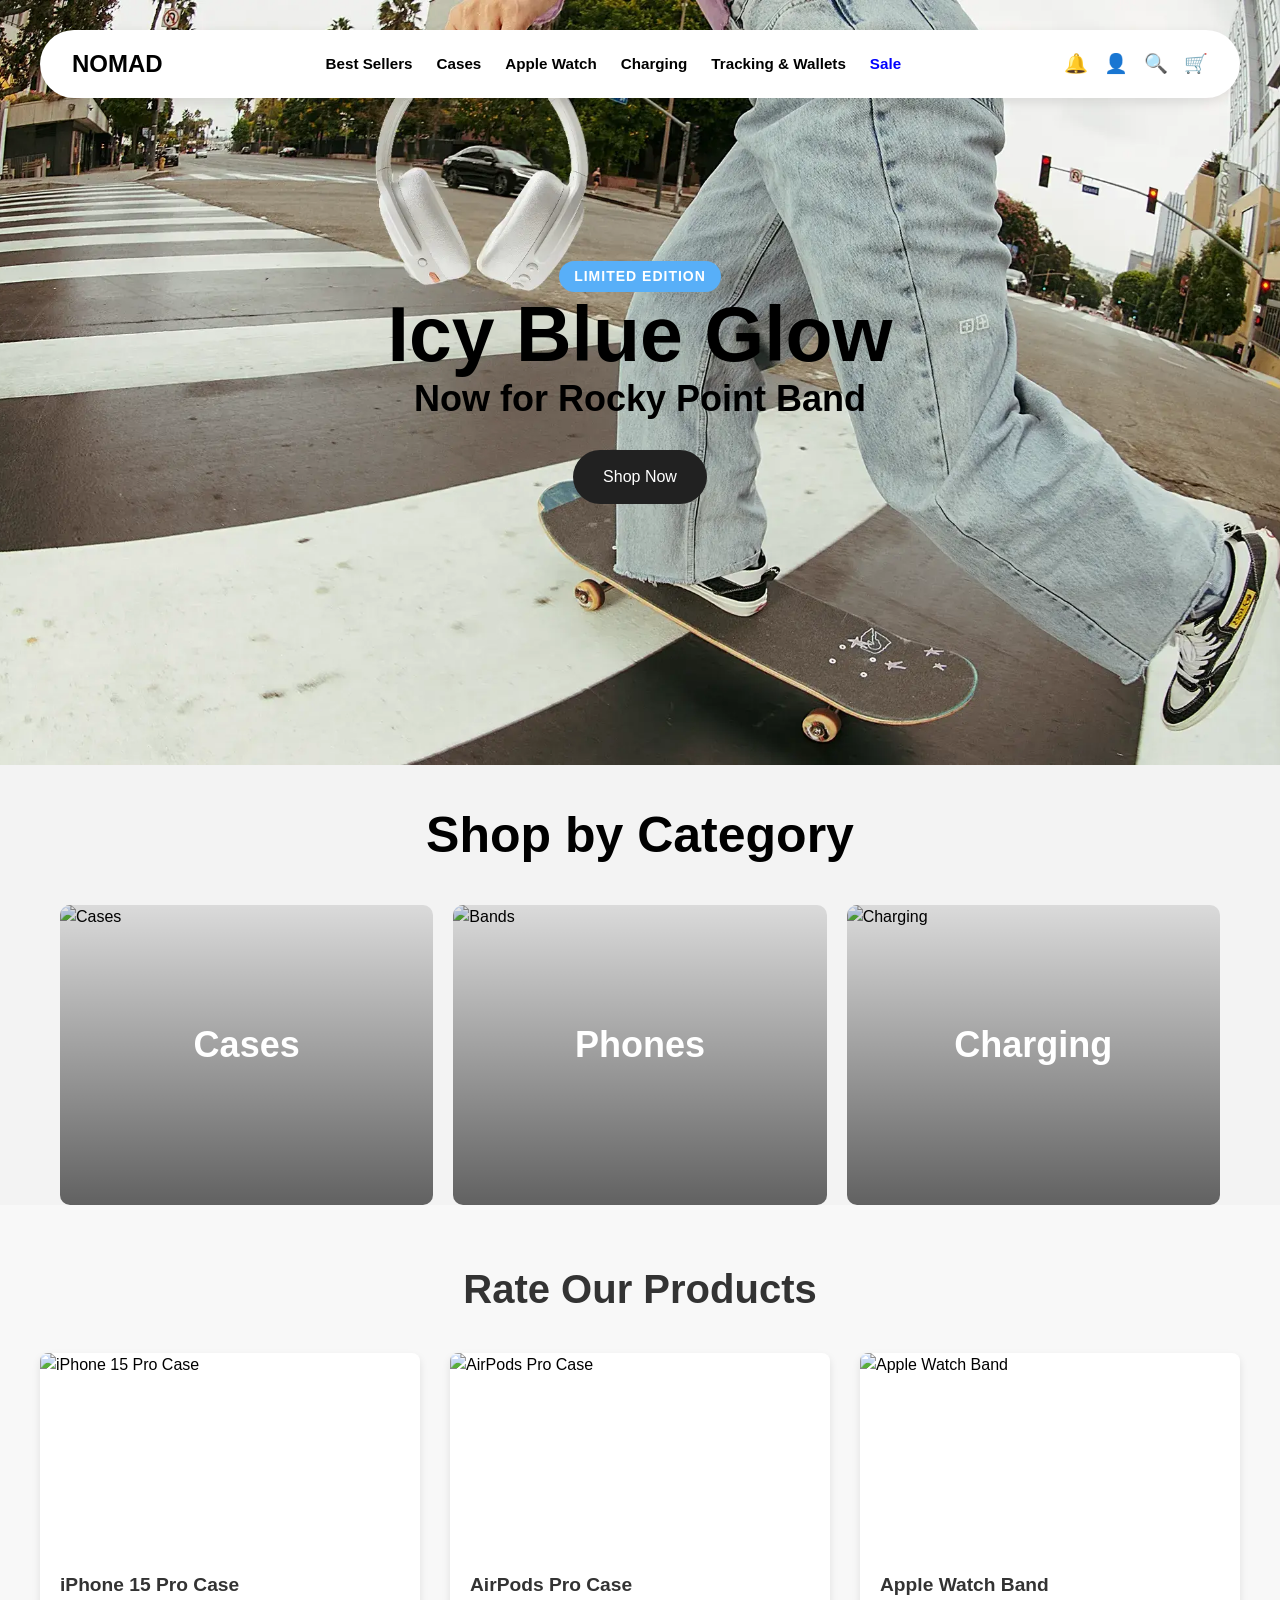
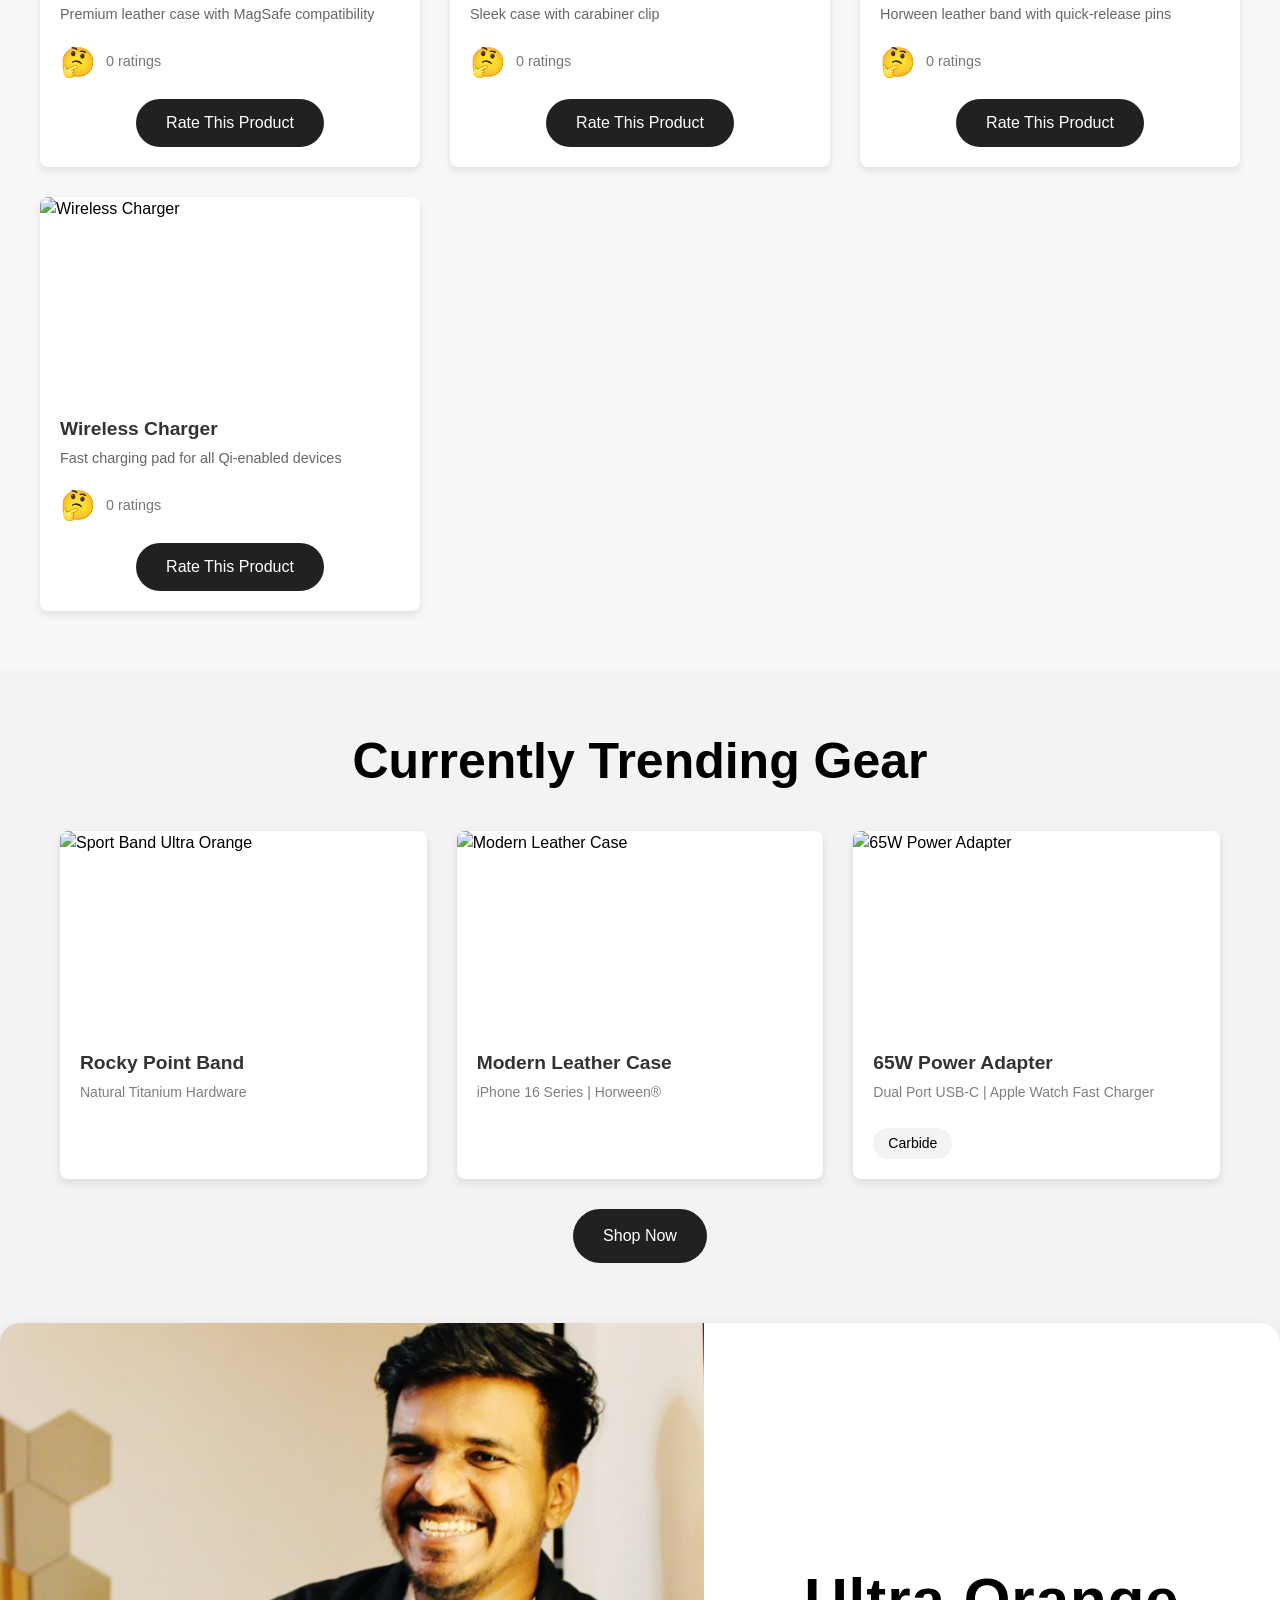
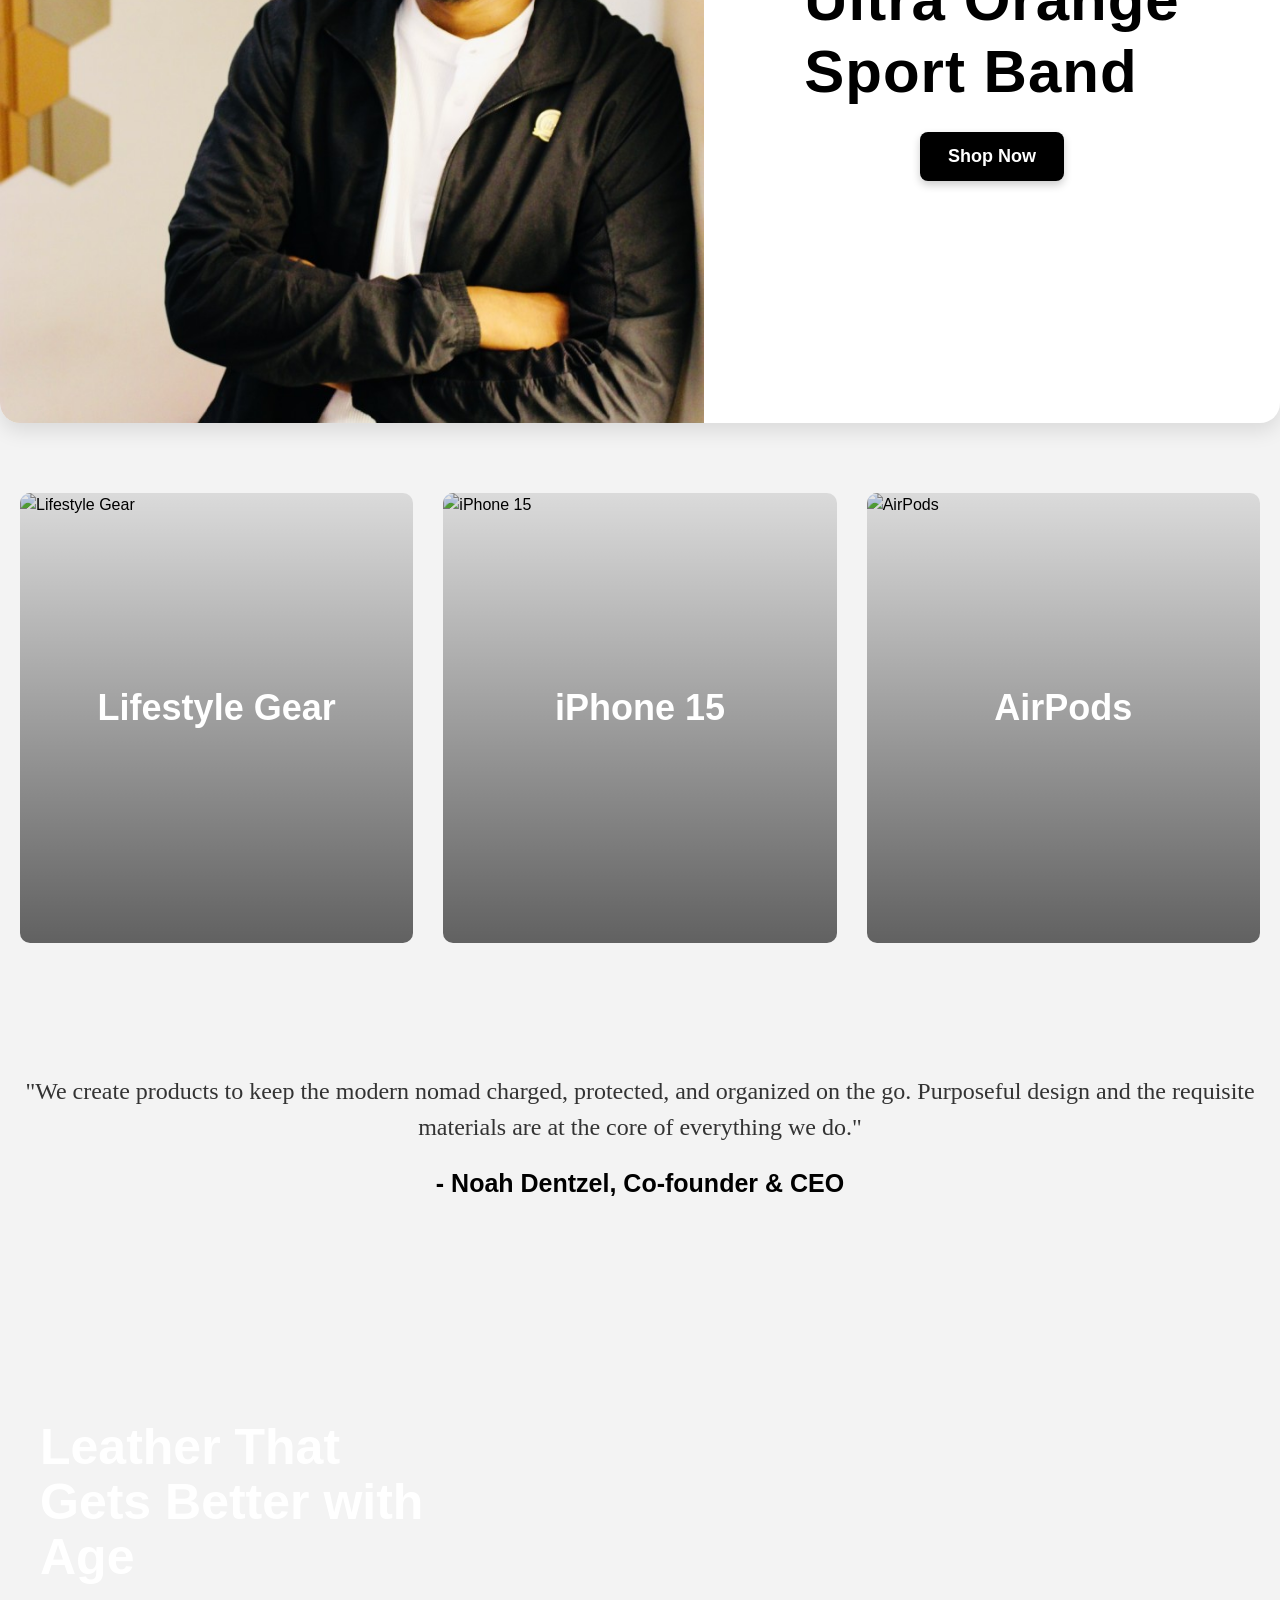
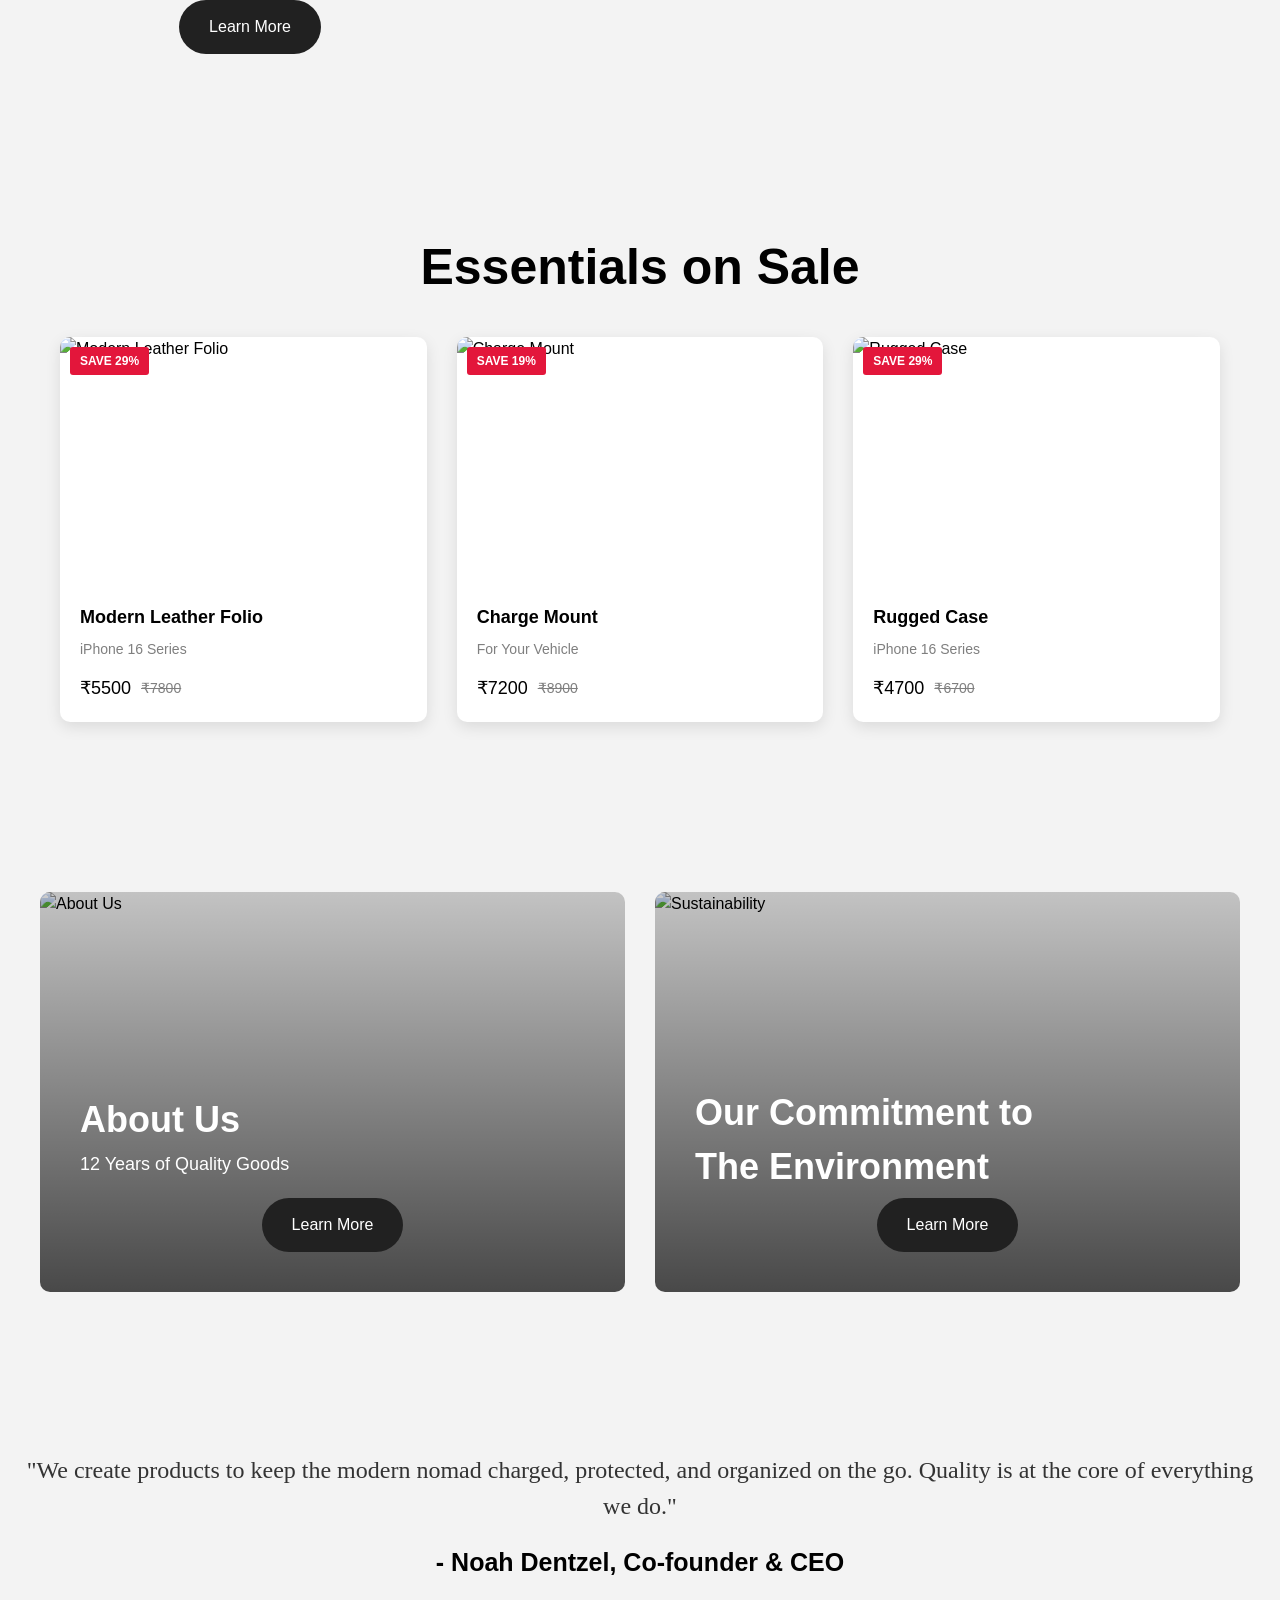
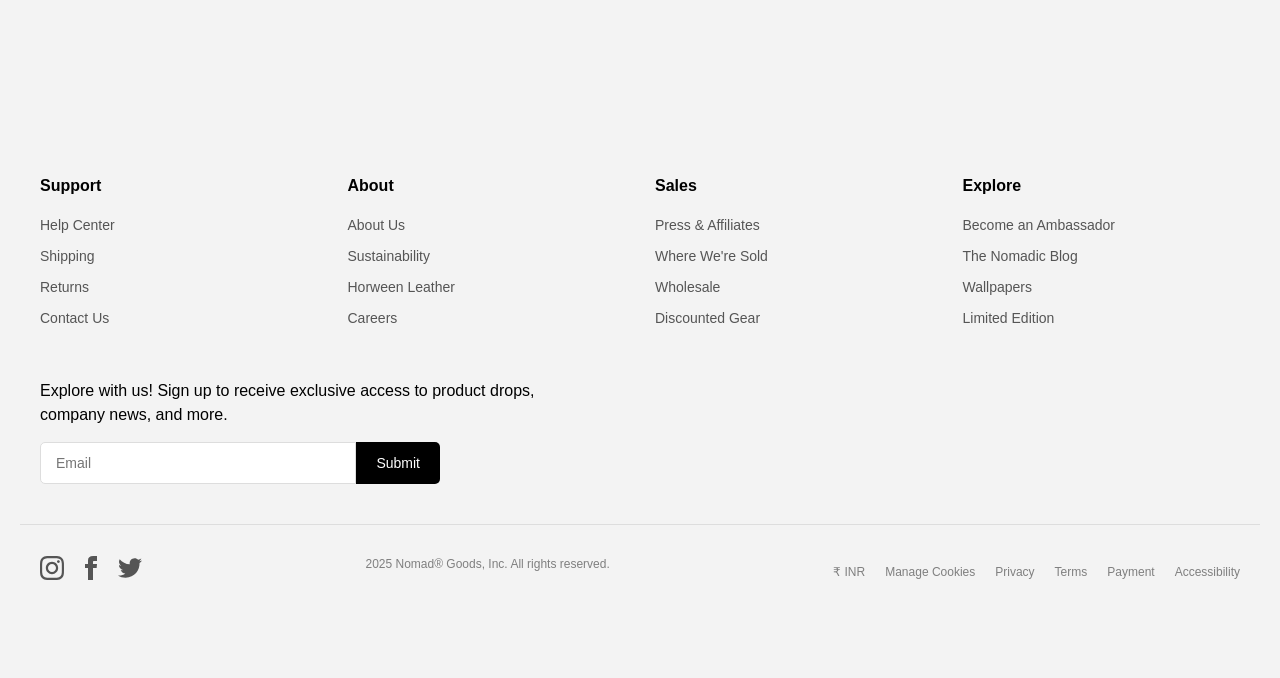
==== index.html @ 79d897ca "empty" ====
<!DOCTYPE html>
<html lang="en">
<head>
    <meta charset="UTF-8">
    <meta name="viewport" content="width=device-width, initial-scale=1.0">
    <title>Cases & Accessories Official | NOMAD® Store</title>
    <link rel="stylesheet" href="style.css">
    <!-- Google Fonts placeholder - would need to be replaced with actual font imports -->
    <link href="https://fonts.googleapis.com/css2?family=Roboto:wght@300;400;500;700&display=swap" rel="stylesheet">
</head>
<body>
    <!-- Cookie Banner - Hidden as per requirements -->
    <div class="cookie-banner" style="display: none;">
        <p>This website uses cookies to ensure you get the best experience.</p>
        <button>Learn more</button>
        <button>Preferences</button>
        <button>Accept</button>
    </div>

    <!-- Header and Navigation -->
    <header>
        <nav>
          <div class="nav-left">NOMAD</div>
          <div class="nav-center">
            <a href="#">Best Sellers</a>
            <a href="#">Cases</a>
            <a href="#">Apple Watch</a>
            <a href="#">Charging</a>
            <a href="#">Tracking & Wallets</a>
            <a href="#" class="sale">Sale</a>
          </div>
          <div class="nav-right">
            <span>🔔</span>
            <span>👤</span>
            <span>🔍</span>
            <span>🛒</span>
          </div>
        </nav>
      </header>

    <!-- Hero Section -->
    <section class="hero">
        <div class="hero-content">
            <span class="hero-badge">LIMITED EDITION</span>
            <h1 class="hero-title">Icy Blue Glow</h1>
            <h2 class="hero-subtitle">Now for Rocky Point Band</h2>
            <a href="#" class="btn">Shop Now</a>
        </div>
    </section>

    <!-- Category Section -->
    <section class="section categories">
        <div class="container">
            <h2 class="section-title">Shop by Category</h2>
            <div class="category-grid">
                <a href="#" class="category-card">
                    <img src="https://imgs.search.brave.com/ov9PBjnkIsq-RH9JcQtdy2VLMEGFYQFSuDiYuJ6FUnQ/rs:fit:860:0:0:0/g:ce/aHR0cHM6Ly9tZWRp/YS5pc3RvY2twaG90/by5jb20vaWQvOTAz/MzA1NTg2L3Bob3Rv/L3doaXRlLW1vYmls/ZS1jb3Zlci1vbi1w/aW5rLWJhY2tkcm9w/cy1ibGFuay1waG9u/ZS1jYXNlLWZvci1w/cmludGluZy5qcGc_/cz02MTJ4NjEyJnc9/MCZrPTIwJmM9RWZV/VTg1QnNUdGFoSFZN/NGlGRnIwWVM5NUJV/NEdBVk5vQnpYS20x/Q3BlZz0" alt="Cases" class="category-image">
                    <div class="category-overlay">
                        <h3 class="category-title">Cases</h3>
                    </div>
                </a>
                <a href="#" class="category-card">
                    <img src="https://imgs.search.brave.com/XZHaR6v-2QXM6tCwYVRjfrXuFacjxCX6YtvmQqL4DUo/rs:fit:860:0:0:0/g:ce/aHR0cHM6Ly9tZWRp/YS5pc3RvY2twaG90/by5jb20vaWQvMTE3/NzUyODgyMy9waG90/by9hcHBsZS1jb21w/dXRlcnMtaXBob25l/LTExLTExLXByby1h/bmQtcHJvLW1heC1n/b2VzLW9uLXNhbGUu/anBnP3M9NjEyeDYx/MiZ3PTAmaz0yMCZj/PUs4SmU3MkF6ZlJM/OXYwUFlQVXBYWFY0/ekxMRTAwRFNnN1Rv/c0djVVZocU09" alt="Bands" class="category-image">
                    <div class="category-overlay">
                        <h3 class="category-title">Phones</h3>
                    </div>
                </a>
                <a href="#" class="category-card">
                    <img src="https://imgs.search.brave.com/avSCWxOXQQ5kaO_e51ip2TQClF7EVmpTKdk7Hxklh1s/rs:fit:860:0:0:0/g:ce/aHR0cHM6Ly90My5m/dGNkbi5uZXQvanBn/LzA1LzA3Lzc5LzAy/LzM2MF9GXzUwNzc5/MDIwMV9yaFdqbHp2/ZlFCbVRUc3hoRllY/UktRd0VqcTNLZURL/ay5qcGc" alt="Charging" class="category-image">
                    <div class="category-overlay">
                        <h3 class="category-title">Charging</h3>
                    </div>
                </a>
            </div>
        </div>
    </section>

    <!-- Trending Products Section -->

    <section class="emoji-rating-section">
        <h2>Rate Our Products</h2>
        <div class="products-container" id="productsContainer">
            <div class="emoji-modal" id="emojiModal">
                <div class="emoji-modal-content">
                    <span class="close-modal">&times;</span>
                    <h3>How did this product make you feel?</h3>
                    <div class="emoji-picker" id="emojiPicker">
                    </div>
                    <p class="selected-mood" id="selectedMoodText"></p>
                    <button class="btn" id="submitRating" disabled>Submit Rating</button>
                </div>
            </div>
        </div>
    </section>


    <section class="section trending">
        <div class="container">
            <h2 class="section-title">Currently Trending Gear</h2>
            <div class="product-grid">
                <div class="product-card">
                    <img src="https://imgs.search.brave.com/u4UcgEK3oP2I5Zrhn868fa2a-zlunEukEEXpn8zy8vE/rs:fit:860:0:0:0/g:ce/aHR0cHM6Ly9wcmV2/aWV3LnJlZGQuaXQv/bm9tYWQtcm9ja3kt/cG9pbnQtYmFuZC12/MC1oaDAzam5jeWRl/bmQxLmpwZz93aWR0/aD02NDAmY3JvcD1z/bWFydCZhdXRvPXdl/YnAmcz0zODU1N2Qx/M2JjMjYwNmJjZWRh/ZTgyNzZmMDQ2YjA0/OGY3MGEzZDI3" alt="Sport Band Ultra Orange" class="product-image">
                    <div class="product-info">
                        <h3 class="product-title">Rocky Point Band</h3>
                        <p class="product-subtitle">Natural Titanium Hardware</p>
                    </div>
                </div>
                <div class="product-card">
                    <img src="https://imgs.search.brave.com/1yht_GChNjhyb67TJSeULATDoxIot8SuHwGxVLw_ixo/rs:fit:860:0:0:0/g:ce/aHR0cHM6Ly9wcmV2/aWV3LnJlZGQuaXQv/ZXhwZXJpZW5jZS13/aXRoLW5vbWFkLW1v/ZGVybi1sZWF0aGVy/LWNhc2UtaXBob25l/LTE1cHJvLW1heC12/MC1pNjF3ejFjNWRv/cmMxLmpwZWc_d2lk/dGg9NjQwJmNyb3A9/c21hcnQmYXV0bz13/ZWJwJnM9Nzg2ZDZj/ZDcxYjUwMzEzMzJh/ZDFlMjMxODg4ZjVl/NGNhMzA4MjY3OA" alt="Modern Leather Case" class="product-image">
                    <div class="product-info">
                        <h3 class="product-title">Modern Leather Case</h3>
                        <p class="product-subtitle">iPhone 16 Series | Horween®</p>
                    </div>
                </div>
                <div class="product-card">
                    <img src="https://imgs.search.brave.com/xh6SQeVKLO-WPMFidy3FwVAx2llJLfptP6XxAa2htPc/rs:fit:860:0:0:0/g:ce/aHR0cHM6Ly93d3cu/cGhpaG9uZy5jb20v/d3AtY29udGVudC91/cGxvYWRzL0FBMTBL/LTMwMHgyMjcucG5n" alt="65W Power Adapter" class="product-image">
                    <div class="product-info">
                        <h3 class="product-title">65W Power Adapter</h3>
                        <p class="product-subtitle">Dual Port USB-C | Apple Watch Fast Charger</p>
                        <div class="product-variant">Carbide</div>
                    </div>
                </div>
            </div>
            <div class="button-wrapper">
                <a href="#" class="btn">Shop Now</a>
            </div>  

        </div>
        


       
    <!-- Ultra Orange Banner -->
    <div class="feature-banner orange">
        <div class="image-section">
          <img src="./assets/swapnil-sir.jpeg" alt="Ultra Orange Sport Band" />

        </div>
        <div class="content-section">
          <h2>Ultra Orange<br />Sport Band</h2>
          <button>Shop Now</button>
        </div>
      </div>

    
    <!-- Category Links Section -->
    <section class="section category-links">
        <div class="links-grid">
            <a href="#" class="link-card">
                <img src="https://imgs.search.brave.com/lUN1aCtHErPuTuufkst-NGWX8HBQ_UDsV4Q9VrpKVto/rs:fit:860:0:0:0/g:ce/aHR0cHM6Ly9zaG90/a2l0LmNvbS93cC1j/b250ZW50L3VwbG9h/ZHMvMjAyMS8wMS9M/aWZlc3R5bGUtUGhv/dG9ncmFwaHktMS5q/cGc" alt="Lifestyle Gear" class="link-image">
                <div class="link-overlay">
                    <h3 class="link-title">Lifestyle Gear</h3>
                </div>
            </a>
            <a href="#" class="link-card">
                <img src="https://imgs.search.brave.com/uY6kiUBZbI9tJvyM-UAw8tYup8dvATRrxXQwpKt9oRQ/rs:fit:860:0:0:0/g:ce/aHR0cHM6Ly9pbWFn/ZXMubWFjcnVtb3Jz/LmNvbS90L25MekhK/ekkwdF9jcWRyS3pr/U1dCWlBtTGtCMD0v/NDAweDAvYXJ0aWNs/ZS1uZXcvMjAyMi8w/NS9pcGhvbmUtMTUt/c2l6ZXMuanBnP2xv/c3N5" alt="iPhone 15" class="link-image">
                <div class="link-overlay">
                    <h3 class="link-title">iPhone 15</h3>
                </div>
            </a>
            <a href="#" class="link-card">
                <img src="https://imgs.search.brave.com/0dBX-Zm-MQf_NgH7U_zcb8P4El60cUTgsPW7XaaZ8B0/rs:fit:860:0:0:0/g:ce/aHR0cHM6Ly9tZWRp/YS5pc3RvY2twaG90/by5jb20vaWQvMTI0/ODU0NDA0OS9waG90/by9haXJwb2RzLXB1/dC1vbi1hcHBsZS1t/YWNib29rLXByby5q/cGc_cz02MTJ4NjEy/Jnc9MCZrPTIwJmM9/ZjJibWxxMUVqaVlN/bWtqS0N1Y1VTdnF6/MlA4V1N1MDlDSF9N/X2xaV0pjOD0" alt="AirPods" class="link-image">
                <div class="link-overlay">
                    <h3 class="link-title">AirPods</h3>
                </div>
            </a>
        </div>
    </section>

 <!-- Quote Section -->
<section class="quote">
    <div class="container">
      <p class="quote-text">
        "We create products to keep the modern nomad charged, protected, and organized on the go. Purposeful design and the requisite materials are at the core of everything we do."
      </p>
      <p class="quote-author">
        - Noah Dentzel, Co-founder & CEO
      </p>
    </div>
  </section>
  

    <!-- Leather Banner -->
    <section class="feature-banner leather">
        <div class="feature-content">
            <h2 class="feature-title">Leather That Gets Better with Age</h2>
            <a href="#" class="btn">Learn More</a>
        </div>
    </section>

    <!-- Sale Products Section -->
    <section class="section sale-section">
        <div class="container">
            <h2 class="section-title">Essentials on Sale</h2>
            <div class="sale-grid">
                <div class="sale-card">
                    <span class="sale-tag">SAVE 29%</span>
                    <img src="https://imgs.search.brave.com/b4u9F2ZvnCsLWrv9EXyAfcT6ySQe_WWsx98iwJWwL4U/rs:fit:860:0:0:0/g:ce/aHR0cHM6Ly9pLnJl/ZGQuaXQvaTYxd3ox/YzVkb3JjMS5qcGVn" alt="Modern Leather Folio" class="sale-image">
                    <div class="sale-info">
                        <h3 class="sale-title">Modern Leather Folio</h3>
                        <p class="sale-subtitle">iPhone 16 Series</p>
                        <div class="sale-price">
                            <span class="sale-current">₹5500</span>
                            <span class="sale-original">₹7800</span>
                        </div>
                    </div>
                </div>
                <div class="sale-card">
                    <span class="sale-tag">SAVE 19%</span>
                    <img src="https://imgs.search.brave.com/Fzrz2VI0PIUPhoJplbsYmF0GxJY0ODfPINhQLfVopdo/rs:fit:860:0:0:0/g:ce/aHR0cHM6Ly93d3cu/bW9iYXJtb3IuY29t/L2Nkbi9zaG9wL2Zp/bGVzL21hZy1mbGV4/LXdjLWtpdC0wMy1X/RUIuanBnP3Y9MTcz/NzQwMjQxNyZ3aWR0/aD0yMDAw" alt="Charge Mount" class="sale-image">
                    <div class="sale-info">
                        <h3 class="sale-title">Charge Mount</h3>
                        <p class="sale-subtitle">For Your Vehicle</p>
                        <div class="sale-price">
                            <span class="sale-current">₹7200</span>
                            <span class="sale-original">₹8900</span>
                        </div>
                    </div>
                </div>
                <div class="sale-card">
                    <span class="sale-tag">SAVE 29%</span>
                    <img src="https://imgs.search.brave.com/iOL5EOLcVc5CX-e5Rc-_imcHONfTldt_rri61izbXWE/rs:fit:860:0:0:0/g:ce/aHR0cHM6Ly9jZG4u/c2hvcGlmeS5jb20v/cy9maWxlcy8xLzAw/NzMvMTI4Ni83Mzg3/L3QvNi9hc3NldHMv/aXBob25lMTQtNjdw/cm8xbWFpbi0xNjYx/Nzg5NTAzMDUwLnBu/Zz92PTE2NjE3ODk1/MDY" alt="Rugged Case" class="sale-image">
                    <div class="sale-info">
                        <h3 class="sale-title">Rugged Case</h3>
                        <p class="sale-subtitle">iPhone 16 Series</p>
                        <div class="sale-price">
                            <span class="sale-current">₹4700</span>
                            <span class="sale-original">₹6700</span>
                        </div>
                    </div>
                </div>
            </div>           
        </div>
    </section>

     <!-- About Section -->
     <section class="section about-section">
        <div class="about-grid">
            <div class="about-card">
                <img src="https://cdn.shopify.com/s/files/1/0239/0512/1472/files/about-us.jpg" alt="About Us" class="about-image">
                <div class="about-overlay">
                    <h2 class="about-title">About Us</h2>
                    <p class="about-subtitle">12 Years of Quality Goods</p>
                    <a href="#" class="btn">Learn More</a>
                </div>
            </div>
            <div class="about-card">
                <img src="https://cdn.shopify.com/s/files/1/0239/0512/1472/files/sustainability.jpg" alt="Sustainability" class="about-image">
                <div class="about-overlay">
                    <h2 class="about-title">Our Commitment to</h2>
                    <h2 class="about-title">The Environment</h2>
                    <a href="#" class="btn">Learn More</a>
                </div>
            </div>
        </div>
    </section>

    <!-- Quote Section -->
    <section class="quote">
        <div class="container">
            <p class="quote-text">"We create products to keep the modern nomad charged, protected, and organized on the go. Quality is at the core of everything we do."</p>
            <p class="quote-author">- Noah Dentzel, Co-founder & CEO</p>
        </div>
    </section>

    <!-- Footer -->
    <footer class="footer">
        <div class="footer-grid">
            <div class="footer-column">
                <h3>Support</h3>
                <a href="#" class="footer-link">Help Center</a>
                <a href="#" class="footer-link">Shipping</a>
                <a href="#" class="footer-link">Returns</a>
                <a href="#" class="footer-link">Contact Us</a>
            </div>
            <div class="footer-column">
                <h3>About</h3>
                <a href="#" class="footer-link">About Us</a>
                <a href="#" class="footer-link">Sustainability</a>
                <a href="#" class="footer-link">Horween Leather</a>
                <a href="#" class="footer-link">Careers</a>
            </div>
            <div class="footer-column">
                <h3>Sales</h3>
                <a href="#" class="footer-link">Press & Affiliates</a>
                <a href="#" class="footer-link">Where We're Sold</a>
                <a href="#" class="footer-link">Wholesale</a>
                <a href="#" class="footer-link">Discounted Gear</a>
            </div>
            <div class="footer-column">
                <h3>Explore</h3>
                <a href="#" class="footer-link">Become an Ambassador</a>
                <a href="#" class="footer-link">The Nomadic Blog</a>
                <a href="#" class="footer-link">Wallpapers</a>
                <a href="#" class="footer-link">Limited Edition</a>
            </div>
        </div>

        <div class="newsletter">
            <p>Explore with us! Sign up to receive exclusive access to product drops, company news, and more.</p>
            <form class="newsletter-form">
                <input type="email" placeholder="Email" class="newsletter-input">
                <button type="submit" class="newsletter-button">Submit</button>
            </form>
        </div>

        <div class="footer-bottom">
            <div class="footer-social">
                <a href="#" title="Nomad on Instagram">
                    <svg class="social-icon" viewBox="0 0 24 24">
                        <path d="M12 2.163c3.204 0 3.584.012 4.85.07 3.252.148 4.771 1.691 4.919 4.919.058 1.265.069 1.645.069 4.849 0 3.205-.012 3.584-.069 4.849-.149 3.225-1.664 4.771-4.919 4.919-1.266.058-1.644.07-4.85.07-3.204 0-3.584-.012-4.849-.07-3.26-.149-4.771-1.699-4.919-4.92-.058-1.265-.07-1.644-.07-4.849 0-3.204.013-3.583.07-4.849.149-3.227 1.664-4.771 4.919-4.919 1.266-.057 1.645-.069 4.849-.069zm0-2.163c-3.259 0-3.667.014-4.947.072-4.358.2-6.78 2.618-6.98 6.98-.059 1.281-.073 1.689-.073 4.948 0 3.259.014 3.668.072 4.948.2 4.358 2.618 6.78 6.98 6.98 1.281.058 1.689.072 4.948.072 3.259 0 3.668-.014 4.948-.072 4.354-.2 6.782-2.618 6.979-6.98.059-1.28.073-1.689.073-4.948 0-3.259-.014-3.667-.072-4.947-.196-4.354-2.617-6.78-6.979-6.98-1.281-.059-1.69-.073-4.949-.073zm0 5.838c-3.403 0-6.162 2.759-6.162 6.162s2.759 6.163 6.162 6.163 6.162-2.759 6.162-6.163c0-3.403-2.759-6.162-6.162-6.162zm0 10.162c-2.209 0-4-1.79-4-4 0-2.209 1.791-4 4-4s4 1.791 4 4c0 2.21-1.791 4-4 4zm6.406-11.845c-.796 0-1.441.645-1.441 1.44s.645 1.44 1.441 1.44c.795 0 1.439-.645 1.439-1.44s-.644-1.44-1.439-1.44z"/>
                    </svg>
                </a>
                <a href="#" title="Nomad on Facebook">
                    <svg class="social-icon" viewBox="0 0 24 24">
                        <path d="M9 8h-3v4h3v12h5v-12h3.642l.358-4h-4v-1.667c0-.955.192-1.333 1.115-1.333h2.885v-5h-3.808c-3.596 0-5.192 1.583-5.192 4.615v3.385z"/>
                    </svg>
                </a>
                <a href="#" title="Nomad on Twitter">
                    <svg class="social-icon" viewBox="0 0 24 24">
                        <path d="M24 4.557c-.883.392-1.832.656-2.828.775 1.017-.609 1.798-1.574 2.165-2.724-.951.564-2.005.974-3.127 1.195-.897-.957-2.178-1.555-3.594-1.555-3.179 0-5.515 2.966-4.797 6.045-4.091-.205-7.719-2.165-10.148-5.144-1.29 2.213-.669 5.108 1.523 6.574-.806-.026-1.566-.247-2.229-.616-.054 2.281 1.581 4.415 3.949 4.89-.693.188-1.452.232-2.224.084.626 1.956 2.444 3.379 4.6 3.419-2.07 1.623-4.678 2.348-7.29 2.04 2.179 1.397 4.768 2.212 7.548 2.212 9.142 0 14.307-7.721 13.995-14.646.962-.695 1.797-1.562 2.457-2.549z"/>
                    </svg>
                </a>
            </div>
            <p class="copyright">2025 Nomad® Goods, Inc. All rights reserved.</p>
            <div class="footer-links">
                <button class="footer-bottom-link">₹ INR</button>
                <button class="footer-bottom-link">Manage Cookies</button>
                <a href="#" class="footer-bottom-link">Privacy</a>
                <a href="#" class="footer-bottom-link">Terms</a>
                <a href="#" class="footer-bottom-link">Payment</a>
                <a href="#" class="footer-bottom-link">Accessibility</a>
            </div>
        </div>
    </footer>

   
   

    <script src="script.js"></script>
</body>
</html>
---- style.css ----
/* Nomad Goods Homepage Clone - Styles */

/* Reset and Base Styles */
* {
    margin: 0;
    padding: 0;
    box-sizing: border-box;
  }
  
  @font-face {
    font-family: 'Gotham-Bold';
    src: url('https://cdn.shopify.com/s/files/1/0239/0512/1472/files/Gotham-Bold.woff2') format('woff2');
    font-weight: 700;
    font-style: normal;
    font-display: swap;
  }
  
  @font-face {
    font-family: 'Gotham-Book';
    src: url('https://cdn.shopify.com/s/files/1/0239/0512/1472/files/Gotham-Book.woff2') format('woff2');
    font-weight: 400;
    font-style: normal;
    font-display: swap;
  }
  
  body {
    font-family: "Gotham-Book", "Helvetica Neue", Arial, sans-serif;
    color: rgb(0, 0, 0);
    background-color: rgb(243, 243, 243);
    line-height: 1.5;
    overflow-x: hidden;
  }
  
  a {
    text-decoration: none;
    color: inherit;
  }
  
  img {
    max-width: 100%;
    height: auto;
    display: block;
  }
  
  button {
    cursor: pointer;
    border: none;
    background: none;
    font-family: inherit;
  }
  
  ul, li {
    list-style: none;
  }
  
  /* Typography */
  h1, h2, h3, h4, h5, h6 {
    font-family: "Gotham-Bold", sans-serif;
    font-weight: 700;
  }
  
  h1 {
    font-size: 77px;
    line-height: 1.1;
  }
  
  h2 {
    font-size: 36px;
    margin-bottom: 30px;
    line-height: 1.2;
  }
  
  h3 {
    font-size: 24px;
    margin-bottom: 20px;
    line-height: 1.2;
  }
  
  p {
    margin-bottom: 15px;
  }
  
  /* Layout */
  .container {
    width: 100%;
    max-width: 1240px;
    margin: 0 auto;
    padding: 0 20px;
  }
  
  .section {
    padding: 60px 0;
  }
  
  /* Header and Navigation */
  header {
    position: absolute;
    top: 30px;
    left: 0;
    width: 100%;
    z-index: 10;
  }
  
  nav {
    max-width: 1200px;
    margin: 0 auto;
    padding: 1rem 2rem;
    background: white;
    border-radius: 999px;
    box-shadow: 0 4px 12px rgba(0, 0, 0, 0.1);
    display: flex;
    align-items: center;
    justify-content: space-between;
    flex-wrap: wrap;
    
  }
  
  .nav-left {
    font-weight: bold;
    font-size: 1.5rem;
  }
  
  .nav-center {
    display: flex;
    gap: 1.5rem;
    flex-wrap: wrap;
    justify-content: center;
  }
  
  .nav-center a {
    text-decoration: none;
    color: #000;
    font-weight: 600;
    font-size: 0.95rem;
  }
  
  .nav-center a.sale {
    color: blue;
  }
  
  .nav-right {
    display: flex;
    gap: 1rem;
    font-size: 1.2rem;
  }
  
  .badge {
    position: absolute;
    top: 5px;
    right: 5px;
    background-color: rgb(227, 22, 59);
    color: white;
    font-size: 10px;
    width: 16px;
    height: 16px;
    border-radius: 50%;
    display: flex; /* only this is needed */
    align-items: center;
    justify-content: center;
  }  
  
  .badge.blue {
    background-color: rgb(0, 72, 255);
  }
  
  .badge.green {
    background-color: rgb(85, 94, 69);
  }
  
  .badge.orange {
    background-color: rgb(238, 173, 12);
  }
  
  /* Hero Section */
  .hero {
    position: relative;
    height: 85vh;
    min-height: 550px;
    background-size: cover;
    background-position: center;
    display: flex;
    align-items: center;
    justify-content: center;
    text-align: center;
    color: rgb(0, 0, 0);
    background-image: url('/assets/hero.webp');
    margin-bottom: 40px;
  }
  
  .hero-content {
    max-width: 800px;
    padding: 0 20px;
  }
  
  .hero-badge {
    display: inline-block;
    background-color: rgb(88, 175, 248);
    color: rgb(255, 255, 255);
    padding: 5px 15px;
    border-radius: 20px;
    font-size: 14px;
    font-weight: 600;
    text-transform: uppercase;
    letter-spacing: 1px;
  }
  
  .hero-title {
    font-size: 77px;
    line-height: 1.1;
  }
  
  .hero-subtitle {
    font-size: 36px;
    line-height: 1.2;
  }
  
  .btn {
    display: inline-block;
    padding: 15px 30px;
    background-color: rgb(33, 33, 33);
    color: rgb(255, 255, 255);
    font-family: "Gotham-Bold", sans-serif;
    font-size: 16px;
    border-radius: 30px;
    transition: background-color 0.3s;
    margin: 0 auto;
    display: block;
    width: fit-content;
  }
  
  .rate-btn {
    margin-top: auto;
  }
  
  .btn:hover {
    background-color: rgb(50, 50, 50);
  }
  
  /* Category Section */
  .categories {
    padding:0px 0;
    background-color: rgb(243, 243, 243);
  }
  
  .section-title {
    text-align: center;
    font-size: 50px;
    margin-bottom: 40px;
    font-family: "Gotham-Bold", sans-serif;
  }
  
  .category-grid {
    display: grid;
    grid-template-columns: repeat(3, 1fr);
    gap: 20px;
    max-width: 1240px;
    margin: 0 auto;
    padding: 0 20px;
  }
  
  .category-card {
    position: relative;
    border-radius: 10px;
    overflow: hidden;
    height: 300px;
  }
  
  .category-image {
    width: 100%;
    height: 100%;
    object-fit: cover;
  }
  
  .category-overlay {
    position: absolute;
    top: 0;
    left: 0;
    width: 100%;
    height: 100%;
    background: linear-gradient(to bottom, rgba(0,0,0,0.1), rgba(0,0,0,0.6));
    display: flex;
    align-items: center;
    justify-content: center;
  }
  
  .category-title {
    color: rgb(255, 255, 255);
    font-size: 36px;
    font-family: "Gotham-Bold", sans-serif;
  }
  
  /* Trending Products Section */
  .trending {
    padding: 60px 0;
    background-color: rgb(243, 243, 243);
  }
  
  .product-grid {
    display: grid;
    grid-template-columns: repeat(3, 1fr);
    gap: 30px;
    max-width: 1240px;
    margin: 0 auto;
    padding: 0 20px;
  }
  
  .product-card {
    background-color: rgb(255, 255, 255);
    border-radius: 10px;
    overflow: hidden;
    box-shadow: 0 5px 15px rgba(0, 0, 0, 0.1);
  }
  
  .product-image {
    width: 100%;
    height: 250px;
    object-fit: cover;
  }
  
  .product-info {
    padding: 20px;
  }
  
  .product-title {
    font-size: 18px;
    margin-bottom: 10px;
    font-family: "Gotham-Bold", sans-serif;
  }
  
  .product-subtitle {
    font-size: 14px;
    color: rgb(127, 127, 127);
    margin-bottom: 15px;
  }
  
  .product-variant {
    display: inline-block;
    background-color: rgb(243, 243, 243);
    padding: 5px 15px;
    border-radius: 20px;
    font-size: 14px;
    margin-top: 10px;
  }
  
  .product-price {
    display: flex;
    align-items: center;
    gap: 10px;
  }
  
  .price-current {
    font-family: "Gotham-Bold", sans-serif;
    font-size: 18px;
  }
  
  .price-original {
    color: rgb(127, 127, 127);
    text-decoration: line-through;
    font-size: 14px;
  }
  
  .sale-badge {
    position: absolute;
    top: 10px;
    left: 10px;
    background-color: rgb(227, 22, 59);
    color: rgb(255, 255, 255);
    padding: 5px 10px;
    font-size: 12px;
    font-weight: 600;
    border-radius: 3px;
    z-index: 1;
  }

  .button-wrapper {
    text-align: center;
    margin-top: 30px;
  }

   /* Ultra Orange Banner  */
   .feature-banner.orange {
    display: flex;
    max-width: 1600px;
    margin: 60px auto;
    border-radius: 20px;
    overflow: hidden;
    background-color: white; /* Red */
    box-shadow: 0 8px 20px rgba(0, 0, 0, 0.1);
    min-height: 700px; /* 🔺 Increased height */
  }
  
  .image-section {
    width: 55%;
    height: 100%; /* 🔺 Ensure image section fills container height */
  }
  
  .image-section img {
    width: 100%;
    height: 100%;
    object-fit: cover; /* Makes the image nicely fill the area */
  }
  
  .content-section {
    width: 45%;
    display: flex;
    flex-direction: column;
    justify-content: center;
    align-items: center;
    text-align: left;
    padding: 50px;
    height: 100%; /* 🔺 Fill container height */
  }
  
  .content-section h2 {
    font-size: 60px;
    letter-spacing: 1px;
    font-weight: 800;
    margin-bottom: 24px;
  }
  
  .content-section button {
    background-color: #000;
    color: white;
    padding: 14px 28px;
    border: none;
    border-radius: 8px;
    font-weight: 600;
    font-size: 18px;
    cursor: pointer;
    box-shadow: 0 4px 8px rgba(0,0,0,0.2);
    transition: all 0.2s ease;
  }
  
  .content-section button:hover {
    transform: scale(1.05);
  }
  

  /* Feature Banners */
  .feature-banner {
    position: relative;
    height: 400px;
    background-size: cover;
    background-position: center;
    display: flex;
    align-items: center;
    margin: 40px 0;
  }
  
  .feature-banner.orange {
    background-image: url('https://cdn.shopify.com/s/files/1/0239/0512/1472/files/ultra-orange-banner.jpg?v=1');
  }
  
  .feature-banner.leather {
    background-image: url('https://cdn.shopify.com/s/files/1/0239/0512/1472/files/leather-banner.jpg?v=1');
  }
  
  .feature-content {
    max-width: 500px;
    padding: 0 40px;
  }
  
  .feature-title {
    font-size: 50px;
    margin-bottom: 15px;
    color: rgb(255, 255, 255);
    font-family: "Gotham-Bold", sans-serif;
    line-height: 1.1;
  }
  
  .feature-subtitle {
    font-size: 33px;
    margin-bottom: 25px;
    color: rgb(255, 255, 255);
    font-family: "Gotham-Bold", sans-serif;
    line-height: 1.2;
  }
  
  /* Category Links Section */
  .category-links {
    padding: 10px 0;
    
  }
  .links-grid {
    display: grid;
    grid-template-columns: repeat(3, 1fr); 
    gap: 30px; 
    max-width: 1640px;
    margin: 0 auto;
    padding: 0 20px;
  }
  
  
  .link-card {
    position: relative;
    border-radius: 10px;
    overflow: hidden;
    height: 450px;
  }
  
  .link-image {
    width: 100%;
    height: 100%;
    object-fit: cover;
  }
  
  .link-overlay {
    position: absolute;
    top: 0;
    left: 0;
    width: 100%;
    height: 100%;
    background: linear-gradient(to bottom, rgba(0,0,0,0.1), rgba(0,0,0,0.6));
    display: flex;
    align-items: center;
    justify-content: center;
  }
  
  .link-title {
    color: rgb(255, 255, 255);
    font-size: 36px;
    font-family: "Gotham-Bold", sans-serif;
  }
  
  /* Quote Section */
  .quote {
    padding: 80px 0;
    text-align: center;
    background-color: rgb(243, 243, 243);
    margin: 40px 0;
  }

  .quote .container {
    max-width: 1400px; /* Wider layout for 2-line appearance */
    margin: 0 auto;
    padding: 0 20px;
  }

  .quote-text {
    font-size: 1.5rem; /* ~28px */
    line-height: 1.5;
    font-family: "Georgia", serif;
    color: #333;
    margin-bottom: 20px;
  }

  .quote-author {
    font-size: 25px;
    font-weight: bold;
    font-family: "Arial", sans-serif;
    color: #000;
  }

  
  /* About Section */
  .about-section {
    padding: 40px 0;
  }
  
  .about-grid {
    display: grid;
    grid-template-columns: repeat(2, 1fr);
    gap: 30px;
    max-width: 1240px;
    margin: 0 auto;
    padding: 0 20px;
  }
  
  .about-card {
    position: relative;
    border-radius: 10px;
    overflow: hidden;
    height: 400px;
  }
  
  .about-image {
    width: 100%;
    height: 100%;
    object-fit: cover;
  }
  
  .about-overlay {
    position: absolute;
    top: 0;
    left: 0;
    width: 100%;
    height: 100%;
    background: linear-gradient(to bottom, rgba(0,0,0,0.2), rgba(0,0,0,0.7));
    display: flex;
    flex-direction: column;
    align-items: flex-start;
    justify-content: flex-end;
    padding: 40px;
  }
  
  .about-title {
    color: rgb(255, 255, 255);
    font-size: 36px;
    margin-bottom: 10px;
    font-family: "Gotham-Bold", sans-serif;
    line-height: 1.2;
  }
  
  .about-subtitle {
    color: rgb(255, 255, 255);
    font-size: 18px;
    margin-bottom: 20px;
    font-family: "Gotham-Book", sans-serif;
  }
  
  /* Sale Products Section */
  .sale-section {
    padding: 60px 0;
    background-color: rgb(243, 243, 243);
    margin: 40px 0;
  }
  
  .sale-grid {
    display: grid;
    grid-template-columns: repeat(3, 1fr);
    gap: 30px;
    max-width: 1240px;
    margin: 0 auto 30px;
    padding: 0 20px;
  }
  
  .sale-card {
    background-color: rgb(255, 255, 255);
    border-radius: 10px;
    overflow: hidden;
    box-shadow: 0 5px 15px rgba(0, 0, 0, 0.1);
    position: relative;
  }
  
  .sale-image {
    width: 100%;
    height: 250px;
    object-fit: cover;
  }
  
  .sale-info {
    padding: 20px;
  }
  
  .sale-title {
    font-size: 18px;
    margin-bottom: 10px;
    font-family: "Gotham-Bold", sans-serif;
  }
  
  .sale-subtitle {
    font-size: 14px;
    color: rgb(127, 127, 127);
    margin-bottom: 15px;
  }
  
  .sale-price {
    display: flex;
    align-items: center;
    gap: 10px;
  }
  
  .sale-current {
    font-family: "Gotham-Bold", sans-serif;
    font-size: 18px;
  }
  
  .sale-original {
    color: rgb(127, 127, 127);
    text-decoration: line-through;
    font-size: 14px;
  }
  
  .sale-tag {
    position: absolute;
    top: 10px;
    left: 10px;
    background-color: rgb(227, 22, 59);
    color: rgb(255, 255, 255);
    padding: 5px 10px;
    font-size: 12px;
    font-weight: 600;
    border-radius: 3px;
    z-index: 1;
  }
  
  .text-center {
    text-align: center;
  }
  
  /* Footer */
  .footer {
    background-color: rgb(243, 243, 243);
    padding: 60px 0 30px;
    margin-top: 40px;
  }
  
  .footer-logo {
    height: 25px;
    margin-bottom: 30px;
  }
  
  .footer-grid {
    display: grid;
    grid-template-columns: repeat(4, 1fr);
    gap: 30px;
    margin-bottom: 40px;
    max-width: 1240px;
    margin: 0 auto 40px;
    padding: 0 20px;
  }
  
  .footer-column h3 {
    font-size: 16px;
    margin-bottom: 20px;
    color: rgb(0, 0, 0);
    font-family: "Gotham-Bold", sans-serif;
  }
  
  .footer-link {
    display: block;
    margin-bottom: 10px;
    font-size: 14px;
    color: rgb(85, 85, 85);
    transition: color 0.3s;
  }
  
  .footer-link:hover {
    color: rgb(0, 72, 255);
  }
  
  .newsletter {
    margin-bottom: 40px;
    max-width: 1240px;
    margin: 0 auto 40px;
    padding: 0 20px;
  }
  
  .newsletter p {
    font-size: 16px;
    margin-bottom: 15px;
    max-width: 500px;
  }
  
  .newsletter-form {
    display: flex;
    max-width: 400px;
  }
  
  .newsletter-input {
    flex-grow: 1;
    padding: 12px 15px;
    border: 1px solid rgb(221, 221, 221);
    border-radius: 5px 0 0 5px;
    font-family: inherit;
    font-size: 14px;
  }
  
  .newsletter-button {
    background-color: rgb(0, 0, 0);
    color: rgb(255, 255, 255);
    padding: 0 20px;
    border-radius: 0 5px 5px 0;
    font-family: "Gotham-Bold", sans-serif;
    font-size: 14px;
    height: 42px;
    display: flex;
    align-items: center;
    justify-content: center;
  }
  
  .footer-bottom {
    display: flex;
    justify-content: space-between;
    align-items: center;
    padding-top: 30px;
    border-top: 1px solid rgb(221, 221, 221);
    max-width: 1240px;
    margin: 0 auto;
    padding: 30px 20px 0;
  }
  
  .copyright {
    font-size: 12px;
    color: rgb(127, 127, 127);
  }
  
  .footer-social {
    display: flex;
    gap: 15px;
  }
  
  .social-icon {
    width: 24px;
    height: 24px;
    fill: rgb(85, 85, 85);
    transition: fill 0.3s;
  }
  
  .social-icon:hover {
    fill: rgb(0, 72, 255);
  }
  
  .footer-links {
    display: flex;
    gap: 20px;
  }
  
  .footer-bottom-link {
    font-size: 12px;
    color: rgb(127, 127, 127);
  }
  
  /* Cookie Banner */
  .cookie-banner {
    display: none; /* Hidden as per requirements */
  }
  
  /* Responsive Styles */
  @media (max-width: 900px) {
    .category-grid,
    .product-grid,
    .links-grid,
    .sale-grid {
      grid-template-columns: repeat(2, 1fr);
    }
    
    .about-grid {
      grid-template-columns: 1fr;
    }
    
    .footer-grid {
      grid-template-columns: repeat(2, 1fr);
    }
    
    .hero-title {
      font-size: 48px;
    }
    
    .hero-subtitle {
      font-size: 24px;
    }
    
    .feature-title {
      font-size: 36px;
    }
    
    .feature-subtitle {
      font-size: 24px;
    }
  }
  
  /* Emoji Rating Section */
  .emoji-rating-section {
    padding: 60px 20px;
    background-color: #f8f8f8;
  }
  
  .emoji-rating-section h2 {
    text-align: center;
    margin-bottom: 40px;
    font-family: 'Gotham-Bold', sans-serif;
    color: #333;
    font-size: 2.5rem;
  }
  
  .products-container {
    display: grid;
    grid-template-columns: repeat(auto-fill, minmax(280px, 1fr));
    gap: 30px;
    max-width: 1200px;
    margin: 0 auto;
  }
  
  .product-card {
    background: white;
    border-radius: 8px;
    overflow: hidden;
    box-shadow: 0 4px 8px rgba(0, 0, 0, 0.1);
    transition: transform 0.3s ease, box-shadow 0.3s ease;
  }
  
  .product-card:hover {
    transform: translateY(-5px);
    box-shadow: 0 6px 12px rgba(0, 0, 0, 0.15);
  }
  
  .product-image {
    width: 100%;
    height: 200px;
    object-fit: cover;
  }
  
  .product-info {
    padding: 20px;
  }
  
  .product-title {
    font-family: 'Gotham-Bold', sans-serif;
    font-size: 1.2rem;
    margin-bottom: 8px;
    color: #333;
  }
  
  .product-description {
    color: #666;
    font-size: 0.9rem;
    margin-bottom: 15px;
    line-height: 1.5;
  }
  
  .product-rating {
    display: flex;
    align-items: center;
    margin-bottom: 15px;
    flex-grow: 1;
  }
  
  .rate-btn {
    margin-top: auto;
    margin-left: auto;
    margin-right: auto;
    display: block;
  }
  
  .rating-emoji {
    font-size: 1.8rem;
    margin-right: 10px;
  }
  
  .rating-count {
    color: #777;
    font-size: 0.9rem;
  }
  
  /* Emoji Modal */
  .emoji-modal {
    display: none;
    position: fixed;
    top: 0;
    left: 0;
    width: 100%;
    height: 100%;
    background-color: rgba(0, 0, 0, 0.5);
    z-index: 1000;
    justify-content: center;
    align-items: center;
  }
  
  .emoji-modal-content {
    background: white;
    padding: 30px;
    border-radius: 10px;
    max-width: 500px;
    width: 90%;
    position: relative;
    text-align: center;
  }
  
  .close-modal {
    position: absolute;
    top: 15px;
    right: 20px;
    font-size: 1.8rem;
    cursor: pointer;
    color: #777;
  }
  
  .close-modal:hover {
    color: #333;
  }
  
  .emoji-picker {
    display: flex;
    justify-content: center;
    flex-wrap: wrap;
    gap: 15px;
    margin: 25px 0;
  }
  
  .emoji-option {
    font-size: 2.5rem;
    cursor: pointer;
    padding: 10px;
    border-radius: 50%;
    transition: all 0.2s ease;
    border: 2px solid transparent;
    background: none;
  }
  
  .emoji-option:hover {
    transform: scale(1.1);
    background-color: #f0f0f0;
  }
  
  .emoji-option.selected {
    border-color: #3498db;
    background-color: #e3f2fd;
  }
  
  .selected-mood {
    font-size: 1.1rem;
    color: #3498db;
    margin: 15px 0;
    min-height: 1.5em;
  }
  
  @media (max-width: 768px) {
    .nav-container {
      flex-direction: column;
      padding: 10px;
      border-radius: 20px;
    }
    
    .nav-menu {
      flex-wrap: wrap;
      justify-content: center;
      margin-top: 10px;
    }
    
    .nav-item {
      padding: 10px 15px;
      font-size: 12px;
    }
    
    .hero {
      height: 60vh;
    }
    
    .hero-title {
      font-size: 36px;
    }
    
    .hero-subtitle {
      font-size: 18px;
    }
    
    .section {
      padding: 40px 0;
    }
    
    .section-title {
      font-size: 28px;
    }
    
    .footer-bottom {
      flex-direction: column;
      gap: 20px;
      text-align: center;
    }
    
    .feature-content {
      text-align: center;
      padding: 0 20px;
      margin: 0 auto;
    }
    
    .about-overlay {
      align-items: center;
      text-align: center;
    }
  }
  
  @media (max-width: 600px) {
    .category-grid,
    .product-grid,
    .links-grid,
    .sale-grid {
      grid-template-columns: 1fr;
    }
    
    .footer-grid {
      grid-template-columns: 1fr;
    }
    
    .newsletter-form {
      flex-direction: column;
      gap: 10px;
    }
    
    .newsletter-input,
    .newsletter-button {
      width: 100%;
      border-radius: 5px;
    }
    
    .hero-title {
      font-size: 32px;
    }
    
    .feature-title {
      font-size: 28px;
    }
    
    .quote-text {
      font-size: 20px;
      padding: 0 20px;
    }
    
    .quote-text::before,
    .quote-text::after {
      font-size: 40px;
    }
  }
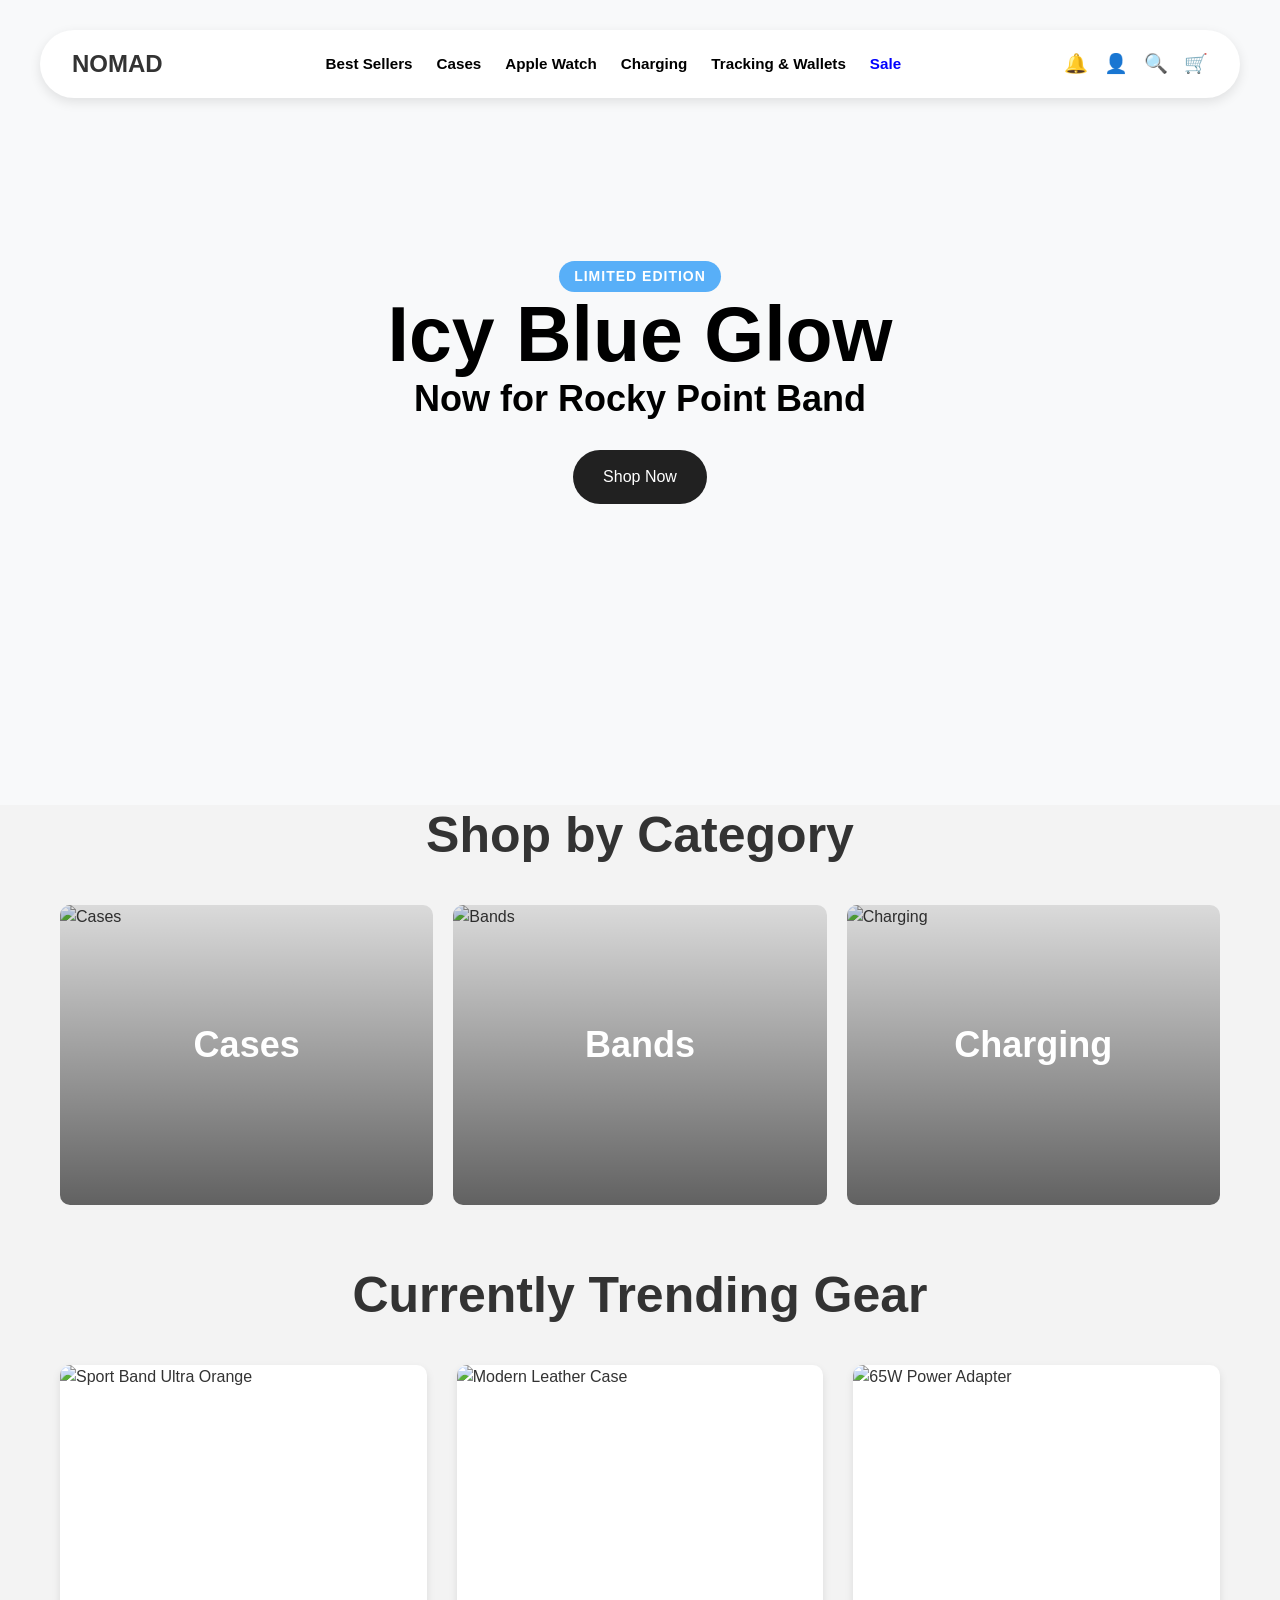
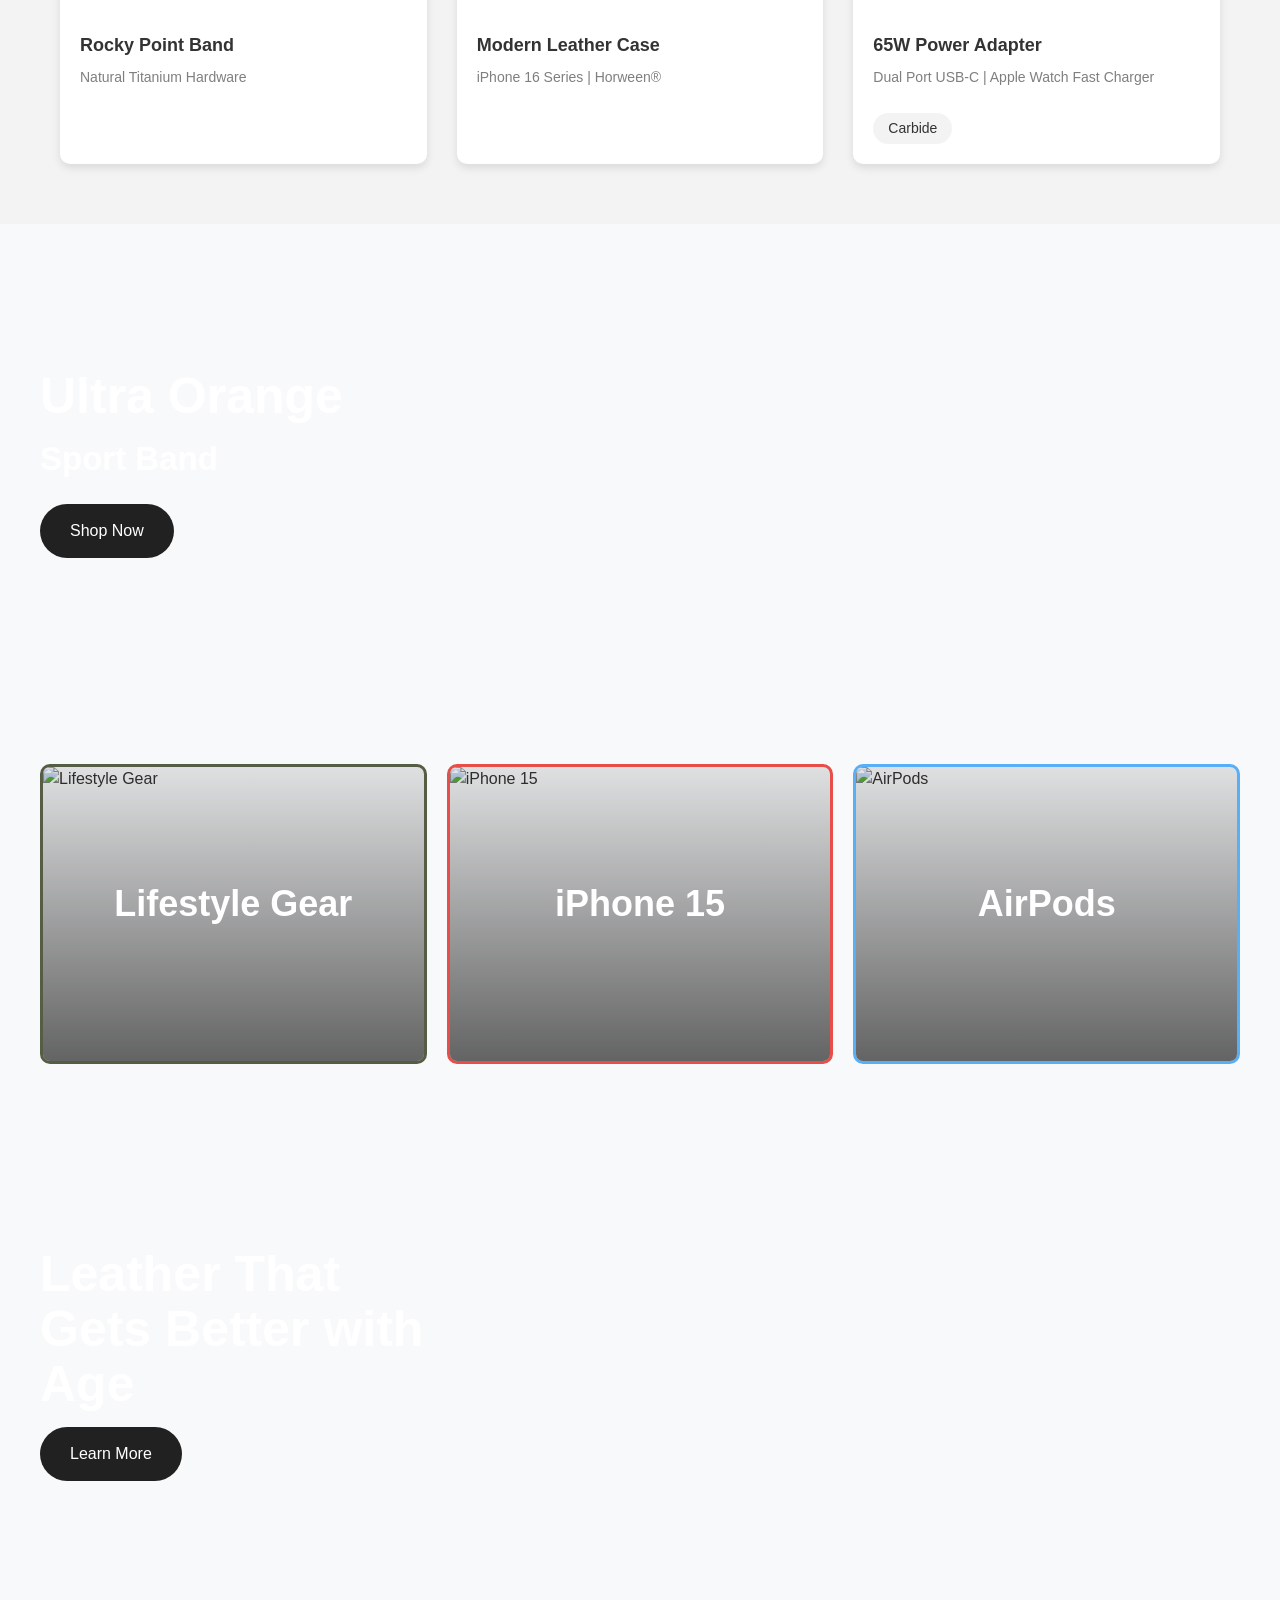
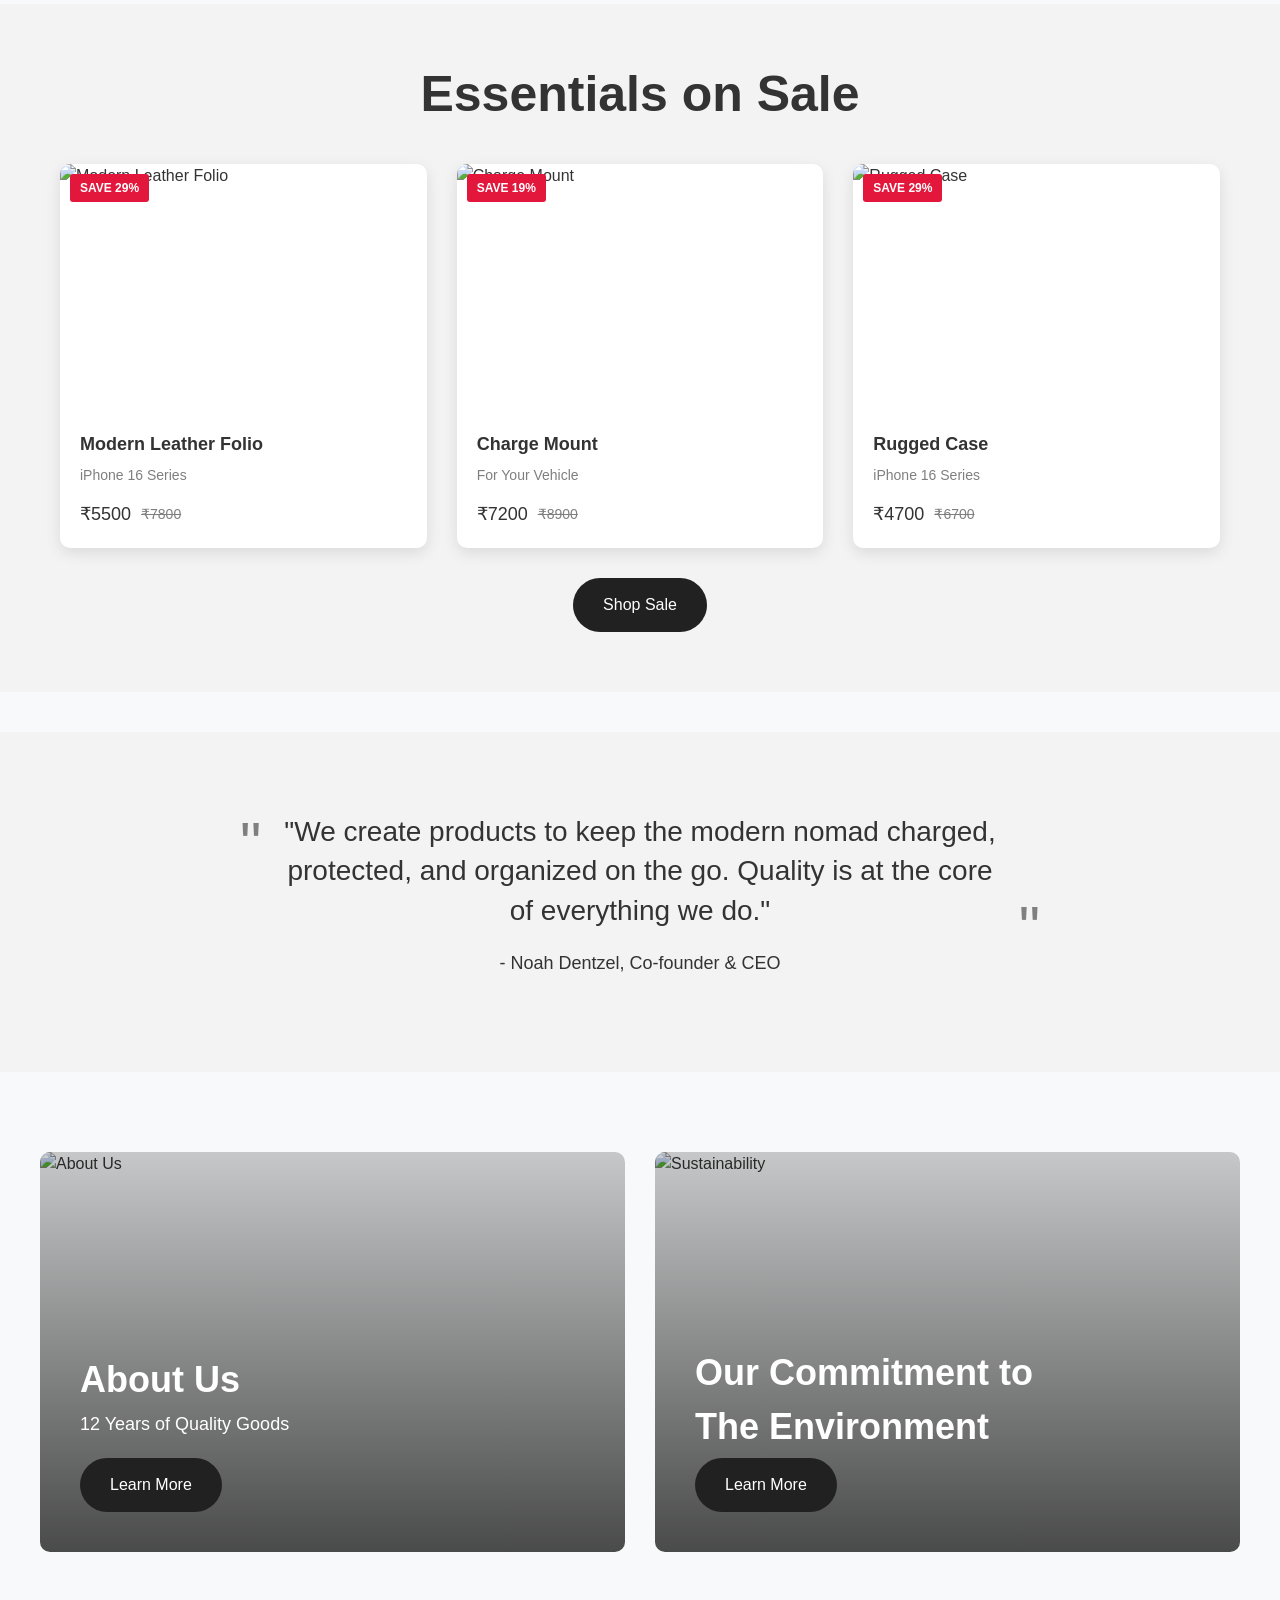
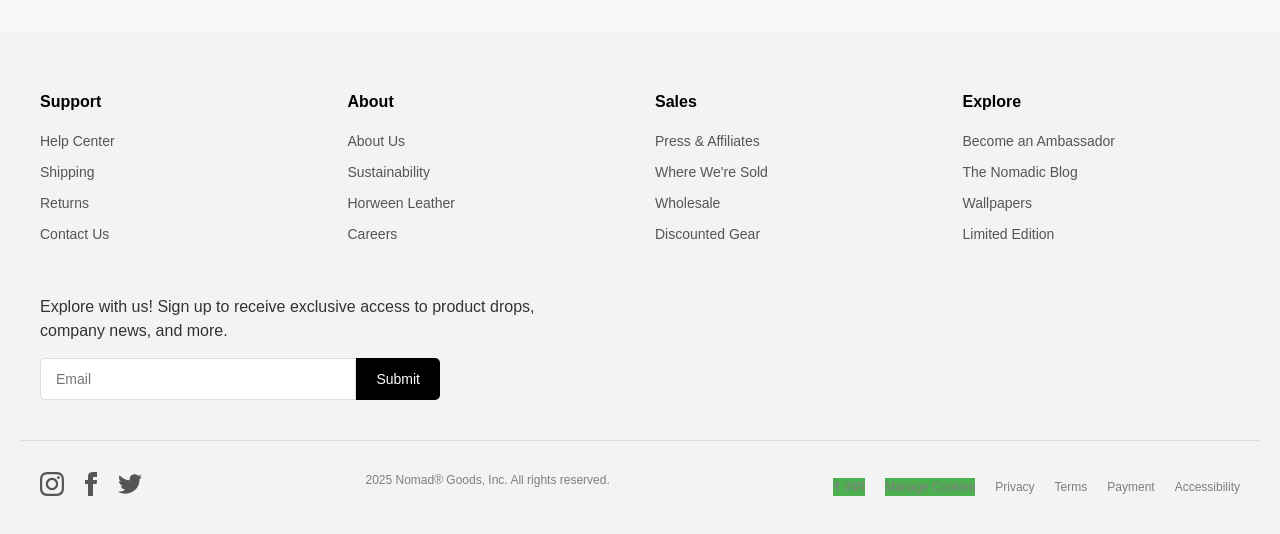
==== commit b88159d4: "fixed js from 18th to 34th tasks" ====
--- a/index.html
+++ b/index.html
@@ -7,6 +7,7 @@
     <link rel="stylesheet" href="style.css">
     <!-- Google Fonts placeholder - would need to be replaced with actual font imports -->
     <link href="https://fonts.googleapis.com/css2?family=Roboto:wght@300;400;500;700&display=swap" rel="stylesheet">
+    <script src="https://cdn.jsdelivr.net/npm/chart.js"></script>
 </head>
 <body>
     <!-- Cookie Banner - Hidden as per requirements -->
@@ -54,19 +55,19 @@
             <h2 class="section-title">Shop by Category</h2>
             <div class="category-grid">
                 <a href="#" class="category-card">
-                    <img src="https://imgs.search.brave.com/ov9PBjnkIsq-RH9JcQtdy2VLMEGFYQFSuDiYuJ6FUnQ/rs:fit:860:0:0:0/g:ce/aHR0cHM6Ly9tZWRp/YS5pc3RvY2twaG90/by5jb20vaWQvOTAz/MzA1NTg2L3Bob3Rv/L3doaXRlLW1vYmls/ZS1jb3Zlci1vbi1w/aW5rLWJhY2tkcm9w/cy1ibGFuay1waG9u/ZS1jYXNlLWZvci1w/cmludGluZy5qcGc_/cz02MTJ4NjEyJnc9/MCZrPTIwJmM9RWZV/VTg1QnNUdGFoSFZN/NGlGRnIwWVM5NUJV/NEdBVk5vQnpYS20x/Q3BlZz0" alt="Cases" class="category-image">
+                    <img src="https://cdn.shopify.com/s/files/1/0239/0512/1472/files/category-cases.jpg" alt="Cases" class="category-image">
                     <div class="category-overlay">
                         <h3 class="category-title">Cases</h3>
                     </div>
                 </a>
                 <a href="#" class="category-card">
-                    <img src="https://imgs.search.brave.com/XZHaR6v-2QXM6tCwYVRjfrXuFacjxCX6YtvmQqL4DUo/rs:fit:860:0:0:0/g:ce/aHR0cHM6Ly9tZWRp/YS5pc3RvY2twaG90/by5jb20vaWQvMTE3/NzUyODgyMy9waG90/by9hcHBsZS1jb21w/dXRlcnMtaXBob25l/LTExLTExLXByby1h/bmQtcHJvLW1heC1n/b2VzLW9uLXNhbGUu/anBnP3M9NjEyeDYx/MiZ3PTAmaz0yMCZj/PUs4SmU3MkF6ZlJM/OXYwUFlQVXBYWFY0/ekxMRTAwRFNnN1Rv/c0djVVZocU09" alt="Bands" class="category-image">
+                    <img src="https://cdn.shopify.com/s/files/1/0239/0512/1472/files/category-bands.jpg" alt="Bands" class="category-image">
                     <div class="category-overlay">
-                        <h3 class="category-title">Phones</h3>
+                        <h3 class="category-title">Bands</h3>
                     </div>
                 </a>
                 <a href="#" class="category-card">
-                    <img src="https://imgs.search.brave.com/avSCWxOXQQ5kaO_e51ip2TQClF7EVmpTKdk7Hxklh1s/rs:fit:860:0:0:0/g:ce/aHR0cHM6Ly90My5m/dGNkbi5uZXQvanBn/LzA1LzA3Lzc5LzAy/LzM2MF9GXzUwNzc5/MDIwMV9yaFdqbHp2/ZlFCbVRUc3hoRllY/UktRd0VqcTNLZURL/ay5qcGc" alt="Charging" class="category-image">
+                    <img src="https://cdn.shopify.com/s/files/1/0239/0512/1472/files/category-charging.jpg" alt="Charging" class="category-image">
                     <div class="category-overlay">
                         <h3 class="category-title">Charging</h3>
                     </div>
@@ -76,44 +77,26 @@
     </section>
 
     <!-- Trending Products Section -->
-
-    <section class="emoji-rating-section">
-        <h2>Rate Our Products</h2>
-        <div class="products-container" id="productsContainer">
-            <div class="emoji-modal" id="emojiModal">
-                <div class="emoji-modal-content">
-                    <span class="close-modal">&times;</span>
-                    <h3>How did this product make you feel?</h3>
-                    <div class="emoji-picker" id="emojiPicker">
-                    </div>
-                    <p class="selected-mood" id="selectedMoodText"></p>
-                    <button class="btn" id="submitRating" disabled>Submit Rating</button>
-                </div>
-            </div>
-        </div>
-    </section>
-
-
     <section class="section trending">
         <div class="container">
             <h2 class="section-title">Currently Trending Gear</h2>
             <div class="product-grid">
                 <div class="product-card">
-                    <img src="https://imgs.search.brave.com/u4UcgEK3oP2I5Zrhn868fa2a-zlunEukEEXpn8zy8vE/rs:fit:860:0:0:0/g:ce/aHR0cHM6Ly9wcmV2/aWV3LnJlZGQuaXQv/bm9tYWQtcm9ja3kt/cG9pbnQtYmFuZC12/MC1oaDAzam5jeWRl/bmQxLmpwZz93aWR0/aD02NDAmY3JvcD1z/bWFydCZhdXRvPXdl/YnAmcz0zODU1N2Qx/M2JjMjYwNmJjZWRh/ZTgyNzZmMDQ2YjA0/OGY3MGEzZDI3" alt="Sport Band Ultra Orange" class="product-image">
+                    <img src="https://cdn.shopify.com/s/files/1/0239/0512/1472/products/Sport_Band_Ultra_Orange_Front_View.jpg" alt="Sport Band Ultra Orange" class="product-image">
                     <div class="product-info">
                         <h3 class="product-title">Rocky Point Band</h3>
                         <p class="product-subtitle">Natural Titanium Hardware</p>
                     </div>
                 </div>
                 <div class="product-card">
-                    <img src="https://imgs.search.brave.com/1yht_GChNjhyb67TJSeULATDoxIot8SuHwGxVLw_ixo/rs:fit:860:0:0:0/g:ce/aHR0cHM6Ly9wcmV2/aWV3LnJlZGQuaXQv/ZXhwZXJpZW5jZS13/aXRoLW5vbWFkLW1v/ZGVybi1sZWF0aGVy/LWNhc2UtaXBob25l/LTE1cHJvLW1heC12/MC1pNjF3ejFjNWRv/cmMxLmpwZWc_d2lk/dGg9NjQwJmNyb3A9/c21hcnQmYXV0bz13/ZWJwJnM9Nzg2ZDZj/ZDcxYjUwMzEzMzJh/ZDFlMjMxODg4ZjVl/NGNhMzA4MjY3OA" alt="Modern Leather Case" class="product-image">
+                    <img src="https://cdn.shopify.com/s/files/1/0239/0512/1472/products/Modern_Leather_Case_iPhone_15_Pro_Max_Rustic_Brown_Front_View.jpg" alt="Modern Leather Case" class="product-image">
                     <div class="product-info">
                         <h3 class="product-title">Modern Leather Case</h3>
                         <p class="product-subtitle">iPhone 16 Series | Horween®</p>
                     </div>
                 </div>
                 <div class="product-card">
-                    <img src="https://imgs.search.brave.com/xh6SQeVKLO-WPMFidy3FwVAx2llJLfptP6XxAa2htPc/rs:fit:860:0:0:0/g:ce/aHR0cHM6Ly93d3cu/cGhpaG9uZy5jb20v/d3AtY29udGVudC91/cGxvYWRzL0FBMTBL/LTMwMHgyMjcucG5n" alt="65W Power Adapter" class="product-image">
+                    <img src="https://cdn.shopify.com/s/files/1/0239/0512/1472/products/65W_Power_Adapter_Carbide_Front_View.jpg" alt="65W Power Adapter" class="product-image">
                     <div class="product-info">
                         <h3 class="product-title">65W Power Adapter</h3>
                         <p class="product-subtitle">Dual Port USB-C | Apple Watch Fast Charger</p>
@@ -121,64 +104,41 @@
                     </div>
                 </div>
             </div>
-            <div class="button-wrapper">
-                <a href="#" class="btn">Shop Now</a>
-            </div>  
-
-        </div>
-        
-
-
-       
+        </div>
+    </section>
+
     <!-- Ultra Orange Banner -->
-    <div class="feature-banner orange">
-        <div class="image-section">
-          <img src="./assets/swapnil-sir.jpeg" alt="Ultra Orange Sport Band" />
-
-        </div>
-        <div class="content-section">
-          <h2>Ultra Orange<br />Sport Band</h2>
-          <button>Shop Now</button>
-        </div>
-      </div>
-
-    
+    <section class="feature-banner orange">
+        <div class="feature-content">
+            <h2 class="feature-title">Ultra Orange</h2>
+            <h3 class="feature-subtitle">Sport Band</h3>
+            <a href="#" class="btn">Shop Now</a>
+        </div>
+    </section>
+
     <!-- Category Links Section -->
     <section class="section category-links">
         <div class="links-grid">
             <a href="#" class="link-card">
-                <img src="https://imgs.search.brave.com/lUN1aCtHErPuTuufkst-NGWX8HBQ_UDsV4Q9VrpKVto/rs:fit:860:0:0:0/g:ce/aHR0cHM6Ly9zaG90/a2l0LmNvbS93cC1j/b250ZW50L3VwbG9h/ZHMvMjAyMS8wMS9M/aWZlc3R5bGUtUGhv/dG9ncmFwaHktMS5q/cGc" alt="Lifestyle Gear" class="link-image">
+                <img src="https://cdn.shopify.com/s/files/1/0239/0512/1472/files/lifestyle-gear.jpg" alt="Lifestyle Gear" class="link-image">
                 <div class="link-overlay">
                     <h3 class="link-title">Lifestyle Gear</h3>
                 </div>
             </a>
             <a href="#" class="link-card">
-                <img src="https://imgs.search.brave.com/uY6kiUBZbI9tJvyM-UAw8tYup8dvATRrxXQwpKt9oRQ/rs:fit:860:0:0:0/g:ce/aHR0cHM6Ly9pbWFn/ZXMubWFjcnVtb3Jz/LmNvbS90L25MekhK/ekkwdF9jcWRyS3pr/U1dCWlBtTGtCMD0v/NDAweDAvYXJ0aWNs/ZS1uZXcvMjAyMi8w/NS9pcGhvbmUtMTUt/c2l6ZXMuanBnP2xv/c3N5" alt="iPhone 15" class="link-image">
+                <img src="https://cdn.shopify.com/s/files/1/0239/0512/1472/files/iphone-15.jpg" alt="iPhone 15" class="link-image">
                 <div class="link-overlay">
                     <h3 class="link-title">iPhone 15</h3>
                 </div>
             </a>
             <a href="#" class="link-card">
-                <img src="https://imgs.search.brave.com/0dBX-Zm-MQf_NgH7U_zcb8P4El60cUTgsPW7XaaZ8B0/rs:fit:860:0:0:0/g:ce/aHR0cHM6Ly9tZWRp/YS5pc3RvY2twaG90/by5jb20vaWQvMTI0/ODU0NDA0OS9waG90/by9haXJwb2RzLXB1/dC1vbi1hcHBsZS1t/YWNib29rLXByby5q/cGc_cz02MTJ4NjEy/Jnc9MCZrPTIwJmM9/ZjJibWxxMUVqaVlN/bWtqS0N1Y1VTdnF6/MlA4V1N1MDlDSF9N/X2xaV0pjOD0" alt="AirPods" class="link-image">
+                <img src="https://cdn.shopify.com/s/files/1/0239/0512/1472/files/airpods.jpg" alt="AirPods" class="link-image">
                 <div class="link-overlay">
                     <h3 class="link-title">AirPods</h3>
                 </div>
             </a>
         </div>
     </section>
-
- <!-- Quote Section -->
-<section class="quote">
-    <div class="container">
-      <p class="quote-text">
-        "We create products to keep the modern nomad charged, protected, and organized on the go. Purposeful design and the requisite materials are at the core of everything we do."
-      </p>
-      <p class="quote-author">
-        - Noah Dentzel, Co-founder & CEO
-      </p>
-    </div>
-  </section>
-  
 
     <!-- Leather Banner -->
     <section class="feature-banner leather">
@@ -195,7 +155,7 @@
             <div class="sale-grid">
                 <div class="sale-card">
                     <span class="sale-tag">SAVE 29%</span>
-                    <img src="https://imgs.search.brave.com/b4u9F2ZvnCsLWrv9EXyAfcT6ySQe_WWsx98iwJWwL4U/rs:fit:860:0:0:0/g:ce/aHR0cHM6Ly9pLnJl/ZGQuaXQvaTYxd3ox/YzVkb3JjMS5qcGVn" alt="Modern Leather Folio" class="sale-image">
+                    <img src="https://cdn.shopify.com/s/files/1/0239/0512/1472/products/Modern_Leather_Folio_iPhone_15_Pro_Max_Rustic_Brown_Front_View.jpg" alt="Modern Leather Folio" class="sale-image">
                     <div class="sale-info">
                         <h3 class="sale-title">Modern Leather Folio</h3>
                         <p class="sale-subtitle">iPhone 16 Series</p>
@@ -207,7 +167,7 @@
                 </div>
                 <div class="sale-card">
                     <span class="sale-tag">SAVE 19%</span>
-                    <img src="https://imgs.search.brave.com/Fzrz2VI0PIUPhoJplbsYmF0GxJY0ODfPINhQLfVopdo/rs:fit:860:0:0:0/g:ce/aHR0cHM6Ly93d3cu/bW9iYXJtb3IuY29t/L2Nkbi9zaG9wL2Zp/bGVzL21hZy1mbGV4/LXdjLWtpdC0wMy1X/RUIuanBnP3Y9MTcz/NzQwMjQxNyZ3aWR0/aD0yMDAw" alt="Charge Mount" class="sale-image">
+                    <img src="https://cdn.shopify.com/s/files/1/0239/0512/1472/products/Charge_Mount_Carbide_Front_View.jpg" alt="Charge Mount" class="sale-image">
                     <div class="sale-info">
                         <h3 class="sale-title">Charge Mount</h3>
                         <p class="sale-subtitle">For Your Vehicle</p>
@@ -219,7 +179,7 @@
                 </div>
                 <div class="sale-card">
                     <span class="sale-tag">SAVE 29%</span>
-                    <img src="https://imgs.search.brave.com/iOL5EOLcVc5CX-e5Rc-_imcHONfTldt_rri61izbXWE/rs:fit:860:0:0:0/g:ce/aHR0cHM6Ly9jZG4u/c2hvcGlmeS5jb20v/cy9maWxlcy8xLzAw/NzMvMTI4Ni83Mzg3/L3QvNi9hc3NldHMv/aXBob25lMTQtNjdw/cm8xbWFpbi0xNjYx/Nzg5NTAzMDUwLnBu/Zz92PTE2NjE3ODk1/MDY" alt="Rugged Case" class="sale-image">
+                    <img src="https://cdn.shopify.com/s/files/1/0239/0512/1472/products/Rugged_Case_iPhone_15_Pro_Max_Navy_Front_View.jpg" alt="Rugged Case" class="sale-image">
                     <div class="sale-info">
                         <h3 class="sale-title">Rugged Case</h3>
                         <p class="sale-subtitle">iPhone 16 Series</p>
@@ -229,12 +189,23 @@
                         </div>
                     </div>
                 </div>
-            </div>           
-        </div>
-    </section>
-
-     <!-- About Section -->
-     <section class="section about-section">
+            </div>
+            <div class="text-center" style="margin-top: 30px;">
+                <a href="#" class="btn">Shop Sale</a>
+            </div>
+        </div>
+    </section>
+
+    <!-- Quote Section -->
+    <section class="quote">
+        <div class="container">
+            <p class="quote-text">"We create products to keep the modern nomad charged, protected, and organized on the go. Quality is at the core of everything we do."</p>
+            <p class="quote-author">- Noah Dentzel, Co-founder & CEO</p>
+        </div>
+    </section>
+
+    <!-- About Section -->
+    <section class="section about-section">
         <div class="about-grid">
             <div class="about-card">
                 <img src="https://cdn.shopify.com/s/files/1/0239/0512/1472/files/about-us.jpg" alt="About Us" class="about-image">
@@ -252,14 +223,6 @@
                     <a href="#" class="btn">Learn More</a>
                 </div>
             </div>
-        </div>
-    </section>
-
-    <!-- Quote Section -->
-    <section class="quote">
-        <div class="container">
-            <p class="quote-text">"We create products to keep the modern nomad charged, protected, and organized on the go. Quality is at the core of everything we do."</p>
-            <p class="quote-author">- Noah Dentzel, Co-founder & CEO</p>
         </div>
     </section>
 
@@ -333,10 +296,5 @@
             </div>
         </div>
     </footer>
-
-   
-   
-
-    <script src="script.js"></script>
 </body>
 </html>
--- a/style.css
+++ b/style.css
@@ -26,7 +26,7 @@
   body {
     font-family: "Gotham-Book", "Helvetica Neue", Arial, sans-serif;
     color: rgb(0, 0, 0);
-    background-color: rgb(243, 243, 243);
+    background-color: rgb(255, 255, 255);
     line-height: 1.5;
     overflow-x: hidden;
   }
@@ -112,7 +112,6 @@
     align-items: center;
     justify-content: space-between;
     flex-wrap: wrap;
-    
   }
   
   .nav-left {
@@ -154,10 +153,10 @@
     width: 16px;
     height: 16px;
     border-radius: 50%;
-    display: flex; /* only this is needed */
+    display: flex;
     align-items: center;
     justify-content: center;
-  }  
+  }
   
   .badge.blue {
     background-color: rgb(0, 72, 255);
@@ -183,7 +182,7 @@
     justify-content: center;
     text-align: center;
     color: rgb(0, 0, 0);
-    background-image: url('/assets/hero.webp');
+    background-image: url('https://cdn.shopify.com/s/files/1/0239/0512/1472/files/hero-icy-blue.jpg?v=1');
     margin-bottom: 40px;
   }
   
@@ -223,13 +222,6 @@
     font-size: 16px;
     border-radius: 30px;
     transition: background-color 0.3s;
-    margin: 0 auto;
-    display: block;
-    width: fit-content;
-  }
-  
-  .rate-btn {
-    margin-top: auto;
   }
   
   .btn:hover {
@@ -371,71 +363,7 @@
     border-radius: 3px;
     z-index: 1;
   }
-
-  .button-wrapper {
-    text-align: center;
-    margin-top: 30px;
-  }
-
-   /* Ultra Orange Banner  */
-   .feature-banner.orange {
-    display: flex;
-    max-width: 1600px;
-    margin: 60px auto;
-    border-radius: 20px;
-    overflow: hidden;
-    background-color: white; /* Red */
-    box-shadow: 0 8px 20px rgba(0, 0, 0, 0.1);
-    min-height: 700px; /* 🔺 Increased height */
-  }
-  
-  .image-section {
-    width: 55%;
-    height: 100%; /* 🔺 Ensure image section fills container height */
-  }
-  
-  .image-section img {
-    width: 100%;
-    height: 100%;
-    object-fit: cover; /* Makes the image nicely fill the area */
-  }
-  
-  .content-section {
-    width: 45%;
-    display: flex;
-    flex-direction: column;
-    justify-content: center;
-    align-items: center;
-    text-align: left;
-    padding: 50px;
-    height: 100%; /* 🔺 Fill container height */
-  }
-  
-  .content-section h2 {
-    font-size: 60px;
-    letter-spacing: 1px;
-    font-weight: 800;
-    margin-bottom: 24px;
-  }
-  
-  .content-section button {
-    background-color: #000;
-    color: white;
-    padding: 14px 28px;
-    border: none;
-    border-radius: 8px;
-    font-weight: 600;
-    font-size: 18px;
-    cursor: pointer;
-    box-shadow: 0 4px 8px rgba(0,0,0,0.2);
-    transition: all 0.2s ease;
-  }
-  
-  .content-section button:hover {
-    transform: scale(1.05);
-  }
-  
-
+  
   /* Feature Banners */
   .feature-banner {
     position: relative;
@@ -478,24 +406,36 @@
   
   /* Category Links Section */
   .category-links {
-    padding: 10px 0;
-    
-  }
+    padding: 60px 0;
+    
+  }
+  
   .links-grid {
     display: grid;
-    grid-template-columns: repeat(3, 1fr); 
-    gap: 30px; 
-    max-width: 1640px;
+    grid-template-columns: repeat(3, 1fr);
+    gap: 20px;
+    max-width: 1240px;
     margin: 0 auto;
     padding: 0 20px;
   }
-  
   
   .link-card {
     position: relative;
     border-radius: 10px;
     overflow: hidden;
-    height: 450px;
+    height: 300px;
+  }
+  
+  .link-card:nth-child(1) {
+    border: 3px solid rgb(85, 94, 69);
+  }
+  
+  .link-card:nth-child(2) {
+    border: 3px solid rgb(231, 78, 73);
+  }
+  
+  .link-card:nth-child(3) {
+    border: 3px solid rgb(88, 175, 248);
   }
   
   .link-image {
@@ -529,28 +469,40 @@
     background-color: rgb(243, 243, 243);
     margin: 40px 0;
   }
-
-  .quote .container {
-    max-width: 1400px; /* Wider layout for 2-line appearance */
-    margin: 0 auto;
-    padding: 0 20px;
-  }
-
+  
   .quote-text {
-    font-size: 1.5rem; /* ~28px */
-    line-height: 1.5;
-    font-family: "Georgia", serif;
-    color: #333;
-    margin-bottom: 20px;
-  }
-
+    font-size: 28px;
+    max-width: 800px;
+    margin: 0 auto 20px;
+    line-height: 1.4;
+    position: relative;
+    padding: 0 40px;
+  }
+  
+  .quote-text::before {
+    content: '"';
+    position: absolute;
+    left: 0;
+    top: -10px;
+    font-size: 60px;
+    color: rgb(127, 127, 127);
+    font-family: "Gotham-Bold", sans-serif;
+  }
+  
+  .quote-text::after {
+    content: '"';
+    position: absolute;
+    right: 0;
+    bottom: -40px;
+    font-size: 60px;
+    color: rgb(127, 127, 127);
+    font-family: "Gotham-Bold", sans-serif;
+  }
+  
   .quote-author {
-    font-size: 25px;
-    font-weight: bold;
-    font-family: "Arial", sans-serif;
-    color: #000;
-  }
-
+    font-size: 18px;
+    font-family: "Gotham-Bold", sans-serif;
+  }
   
   /* About Section */
   .about-section {
@@ -850,256 +802,976 @@
     }
   }
   
-  /* Emoji Rating Section */
-  .emoji-rating-section {
-    padding: 60px 20px;
-    background-color: #f8f8f8;
-  }
-  
-  .emoji-rating-section h2 {
-    text-align: center;
-    margin-bottom: 40px;
-    font-family: 'Gotham-Bold', sans-serif;
-    color: #333;
-    font-size: 2.5rem;
-  }
-  
-  .products-container {
-    display: grid;
-    grid-template-columns: repeat(auto-fill, minmax(280px, 1fr));
-    gap: 30px;
-    max-width: 1200px;
-    margin: 0 auto;
-  }
-  
-  .product-card {
-    background: white;
-    border-radius: 8px;
-    overflow: hidden;
-    box-shadow: 0 4px 8px rgba(0, 0, 0, 0.1);
-    transition: transform 0.3s ease, box-shadow 0.3s ease;
-  }
-  
-  .product-card:hover {
-    transform: translateY(-5px);
-    box-shadow: 0 6px 12px rgba(0, 0, 0, 0.15);
-  }
-  
-  .product-image {
-    width: 100%;
-    height: 200px;
-    object-fit: cover;
-  }
-  
-  .product-info {
-    padding: 20px;
-  }
-  
-  .product-title {
-    font-family: 'Gotham-Bold', sans-serif;
-    font-size: 1.2rem;
-    margin-bottom: 8px;
-    color: #333;
-  }
-  
-  .product-description {
-    color: #666;
-    font-size: 0.9rem;
-    margin-bottom: 15px;
-    line-height: 1.5;
-  }
-  
-  .product-rating {
-    display: flex;
-    align-items: center;
-    margin-bottom: 15px;
-    flex-grow: 1;
-  }
-  
-  .rate-btn {
-    margin-top: auto;
-    margin-left: auto;
-    margin-right: auto;
+  @media (max-width: 768px) {
+    .nav-container {
+      flex-direction: column;
+      padding: 10px;
+      border-radius: 20px;
+    }
+    
+    .nav-menu {
+      flex-wrap: wrap;
+      justify-content: center;
+      margin-top: 10px;
+    }
+    
+    .nav-item {
+      padding: 10px 15px;
+      font-size: 12px;
+    }
+    
+    .hero {
+      height: 60vh;
+    }
+    
+    .hero-title {
+      font-size: 36px;
+    }
+    
+    .hero-subtitle {
+      font-size: 18px;
+    }
+    
+    .section {
+      padding: 40px 0;
+    }
+    
+    .section-title {
+      font-size: 28px;
+    }
+    
+    .footer-bottom {
+      flex-direction: column;
+      gap: 20px;
+      text-align: center;
+    }
+    
+    .feature-content {
+      text-align: center;
+      padding: 0 20px;
+      margin: 0 auto;
+    }
+    
+    .about-overlay {
+      align-items: center;
+      text-align: center;
+    }
+  }
+  
+  @media (max-width: 600px) {
+    .category-grid,
+    .product-grid,
+    .links-grid,
+    .sale-grid {
+      grid-template-columns: 1fr;
+    }
+    
+    .footer-grid {
+      grid-template-columns: 1fr;
+    }
+    
+    .newsletter-form {
+      flex-direction: column;
+      gap: 10px;
+    }
+    
+    .newsletter-input,
+    .newsletter-button {
+      width: 100%;
+      border-radius: 5px;
+    }
+    
+    .hero-title {
+      font-size: 32px;
+    }
+    
+    .feature-title {
+      font-size: 28px;
+    }
+    
+    .quote-text {
+      font-size: 20px;
+      padding: 0 20px;
+    }
+    
+    .quote-text::before,
+    .quote-text::after {
+      font-size: 40px;
+    }
+  }
+  /* Animation for emoji selection */
+.emoji {
+    transition: transform 0.2s ease, opacity 0.2s ease;
+    cursor: pointer;
+    user-select: none;
+}
+
+.emoji-hover {
+    transform: scale(1.2);
+}
+
+.emoji-bounce {
+    animation: bounce 0.5s ease;
+}
+
+.emoji.selected {
+    transform: scale(1.3);
+    text-shadow: 0 0 10px rgba(255, 215, 0, 0.7);
+}
+
+/* Animation for the mood phrase */
+.mood-phrase {
+    transition: opacity 0.3s ease, transform 0.3s ease;
+    opacity: 0;
+    transform: translateY(10px);
+    min-height: 1.5em;
+}
+
+.mood-phrase-appear {
+    opacity: 1;
+    transform: translateY(0);
+}
+
+.mood-phrase-preview {
+    opacity: 0.7;
+}
+
+/* Animation for the submit button */
+.submit-rating {
+    transition: opacity 0.3s ease, transform 0.3s ease;
+    opacity: 0;
+    transform: translateY(10px);
+}
+
+.button-appear {
+    opacity: 1;
+    transform: translateY(0);
+}
+
+/* Bounce animation */
+@keyframes bounce {
+    0%, 100% {
+        transform: scale(1.3);
+    }
+    50% {
+        transform: scale(1.5);
+    }
+}
+/* Notification styling */
+.notification-container {
+    position: fixed;
+    top: 20px;
+    right: 20px;
+    max-width: 300px;
+    z-index: 1000;
+}
+
+.notification {
+    background-color: #4CAF50;
+    color: white;
+    padding: 15px;
+    margin-bottom: 10px;
+    border-radius: 4px;
+    box-shadow: 0 4px 8px rgba(0, 0, 0, 0.2);
+    transform: translateX(120%);
+    transition: transform 0.4s ease;
+    position: relative;
+}
+
+.notification.show {
+    transform: translateX(0);
+}
+
+.notification.hide {
+    transform: translateX(120%);
+}
+
+.notification-close {
+    position: absolute;
+    top: 5px;
+    right: 5px;
+    cursor: pointer;
+    font-size: 16px;
+}
+
+.notification-time {
+    font-size: 10px;
+    opacity: 0.7;
+    margin-top: 5px;
     display: block;
-  }
-  
-  .rating-emoji {
-    font-size: 1.8rem;
-    margin-right: 10px;
-  }
-  
-  .rating-count {
-    color: #777;
-    font-size: 0.9rem;
-  }
-  
-  /* Emoji Modal */
-  .emoji-modal {
-    display: none;
+}
+
+.notification-user {
+    font-size: 10px;
+    font-style: italic;
+    opacity: 0.7;
+}
+/* Loading spinner styles */
+.spinner-overlay {
     position: fixed;
     top: 0;
     left: 0;
     width: 100%;
     height: 100%;
     background-color: rgba(0, 0, 0, 0.5);
-    z-index: 1000;
+    display: flex;
     justify-content: center;
     align-items: center;
-  }
-  
-  .emoji-modal-content {
-    background: white;
-    padding: 30px;
-    border-radius: 10px;
-    max-width: 500px;
-    width: 90%;
-    position: relative;
+    z-index: 2000;
+    opacity: 0;
+    visibility: hidden;
+    transition: opacity 0.3s ease, visibility 0.3s ease;
+}
+
+.spinner-overlay.active {
+    opacity: 1;
+    visibility: visible;
+}
+
+.spinner {
+    width: 50px;
+    height: 50px;
+    border: 5px solid #f3f3f3;
+    border-top: 5px solid #3498db;
+    border-radius: 50%;
+    animation: spin 1s linear infinite;
+}
+
+.spinner-message {
+    position: absolute;
+    bottom: -40px;
+    color: white;
+    font-weight: bold;
     text-align: center;
-  }
-  
-  .close-modal {
+    background-color: rgba(0, 0, 0, 0.7);
+    padding: 8px 16px;
+    border-radius: 4px;
+    min-width: 200px;
+}
+
+.spinner-metadata {
     position: absolute;
-    top: 15px;
-    right: 20px;
-    font-size: 1.8rem;
-    cursor: pointer;
-    color: #777;
-  }
-  
-  .close-modal:hover {
-    color: #333;
-  }
-  
-  .emoji-picker {
+    bottom: -70px;
+    color: white;
+    font-size: 12px;
+    opacity: 0.7;
+    text-align: center;
+}
+
+@keyframes spin {
+    0% { transform: rotate(0deg); }
+    100% { transform: rotate(360deg); }
+}
+
+/* Inline spinner for product cards */
+.inline-spinner {
+    display: inline-block;
+    width: 20px;
+    height: 20px;
+    border: 3px solid #f3f3f3;
+    border-top: 3px solid #3498db;
+    border-radius: 50%;
+    animation: spin 1s linear infinite;
+    margin: 0 10px;
+    vertical-align: middle;
+}
+
+/* Button spinner */
+.button-spinner {
+    display: inline-block;
+    width: 16px;
+    height: 16px;
+    border: 2px solid rgba(255, 255, 255, 0.3);
+    border-top: 2px solid white;
+    border-radius: 50%;
+    animation: spin 1s linear infinite;
+    margin-right: 8px;
+    vertical-align: middle;
+}
+/* Chart container styles */
+.chart-container {
+    margin-top: 15px;
+    padding: 10px;
+    background-color: #f9f9f9;
+    border-radius: 8px;
+    box-shadow: 0 2px 4px rgba(0,0,0,0.1);
+}
+
+.chart-title {
+    font-size: 14px;
+    font-weight: bold;
+    margin-bottom: 10px;
+    text-align: center;
+}
+
+.chart-canvas {
+    width: 100%;
+    height: 200px;
+}
+
+.chart-legend {
     display: flex;
     justify-content: center;
     flex-wrap: wrap;
-    gap: 15px;
-    margin: 25px 0;
-  }
-  
-  .emoji-option {
-    font-size: 2.5rem;
+    margin-top: 10px;
+}
+
+.legend-item {
+    display: flex;
+    align-items: center;
+    margin: 0 8px 5px 0;
+    font-size: 12px;
+}
+
+.legend-color {
+    width: 12px;
+    height: 12px;
+    margin-right: 4px;
+    border-radius: 2px;
+}
+
+.chart-metadata {
+    font-size: 10px;
+    color: #777;
+    text-align: right;
+    margin-top: 5px;
+}
+/* Pagination container and controls */
+.pagination-container {
+    display: flex;
+    flex-direction: column;
+    align-items: center;
+    margin: 20px 0;
+    width: 100%;
+}
+
+.pagination-controls {
+    display: flex;
+    justify-content: center;
+    align-items: center;
+    margin: 10px 0;
+    padding: 8px;
+    background-color: #f5f5f5;
+    border-radius: 8px;
+    box-shadow: 0 2px 4px rgba(0,0,0,0.1);
+}
+
+.pagination-btn {
+    margin: 0 5px;
+    padding: 8px 12px;
+    background-color: #fff;
+    border: 1px solid #ddd;
+    border-radius: 4px;
     cursor: pointer;
+    transition: all 0.2s ease;
+}
+
+.pagination-btn:hover:not(:disabled) {
+    background-color: #f0f0f0;
+    border-color: #aaa;
+}
+
+.pagination-btn:disabled {
+    opacity: 0.5;
+    cursor: not-allowed;
+}
+
+.pagination-btn.active {
+    background-color: #4CAF50;
+    color: white;
+    border-color: #4CAF50;
+}
+
+.pagination-info {
+    font-size: 14px;
+    color: #666;
+    margin: 5px 0;
+}
+
+.pagination-metadata {
+    font-size: 10px;
+    color: #999;
+    text-align: right;
+    width: 100%;
+    margin-top: 5px;
+}
+
+/* Product transition animations for pagination */
+.product-card {
+    transition: opacity 0.3s ease, transform 0.3s ease;
+}
+
+.product-card.hidden-page {
+    display: none;
+    opacity: 0;
+    transform: translateY(20px);
+}
+
+.product-card.visible-page {
+    display: block;
+    opacity: 1;
+    transform: translateY(0);
+}
+
+/* Reviews pagination styles */
+.reviews-pagination {
+    display: flex;
+    justify-content: center;
+    align-items: center;
+    margin: 10px 0;
+    padding: 5px;
+    background-color: #f0f0f0;
+    border-radius: 4px;
+    font-size: 0.9em;
+}
+
+.reviews-pagination .pagination-btn {
+    padding: 4px 8px;
+    font-size: 12px;
+}
+
+.review-item {
+    transition: opacity 0.2s ease;
+    margin-bottom: 10px;
     padding: 10px;
+    border-bottom: 1px solid #eee;
+}
+
+.review-count {
+    font-size: 12px;
+    color: #666;
+    margin-left: 10px;
+}
+/* Search bar styles */
+.search-container {
+    width: 100%;
+    margin: 20px 0;
+    padding: 15px;
+    background-color: #f9f9f9;
+    border-radius: 8px;
+    box-shadow: 0 2px 4px rgba(0,0,0,0.1);
+}
+
+.search-bar {
+    display: flex;
+    position: relative;
+    width: 100%;
+}
+
+.search-input {
+    flex: 1;
+    padding: 12px 45px 12px 15px;
+    border: 1px solid #ddd;
+    border-radius: 6px;
+    font-size: 16px;
+    transition: border-color 0.3s ease, box-shadow 0.3s ease;
+}
+
+.search-input:focus {
+    outline: none;
+    border-color: #4CAF50;
+    box-shadow: 0 0 5px rgba(76, 175, 80, 0.5);
+}
+
+.search-icon {
+    position: absolute;
+    right: 15px;
+    top: 50%;
+    transform: translateY(-50%);
+    color: #666;
+    font-size: 18px;
+}
+
+.search-clear {
+    position: absolute;
+    right: 40px;
+    top: 50%;
+    transform: translateY(-50%);
+    color: #999;
+    cursor: pointer;
+    font-size: 16px;
+    display: none;
+}
+
+.search-input:not(:placeholder-shown) + .search-clear {
+    display: block;
+}
+
+.search-stats {
+    margin-top: 10px;
+    font-size: 14px;
+    color: #666;
+}
+
+.search-metadata {
+    margin-top: 5px;
+    font-size: 10px;
+    color: #999;
+    text-align: right;
+}
+
+/* No results message */
+.no-results {
+    padding: 30px;
+    text-align: center;
+    background-color: #f5f5f5;
+    border-radius: 8px;
+    margin: 20px 0;
+    color: #666;
+    font-style: italic;
+}
+
+/* Highlight matching text */
+.highlight {
+    background-color: #ffeb3b;
+    padding: 0 2px;
+    border-radius: 2px;
+}
+
+/* Product card transition for filtering */
+.product-card {
+    transition: opacity 0.3s ease, transform 0.3s ease, height 0.3s ease;
+}
+
+.product-card.filtered-out {
+    display: none;
+    opacity: 0;
+    height: 0;
+    overflow: hidden;
+}
+/* User Preferences Panel */
+.preferences-panel {
+    position: fixed;
+    top: 0;
+    right: -350px;
+    width: 300px;
+    height: 100%;
+    background-color: #fff;
+    box-shadow: -5px 0 15px rgba(0,0,0,0.1);
+    z-index: 1000;
+    padding: 20px;
+    overflow-y: auto;
+    transition: right 0.3s ease;
+}
+
+.preferences-panel.open {
+    right: 0;
+}
+
+.preferences-header {
+    display: flex;
+    justify-content: space-between;
+    align-items: center;
+    margin-bottom: 20px;
+    padding-bottom: 10px;
+    border-bottom: 1px solid #eee;
+}
+
+.preferences-title {
+    font-size: 18px;
+    font-weight: bold;
+    margin: 0;
+}
+
+.close-preferences {
+    background: none;
+    border: none;
+    font-size: 20px;
+    cursor: pointer;
+    color: #666;
+}
+
+.preferences-section {
+    margin-bottom: 20px;
+}
+
+.preferences-section h3 {
+    font-size: 16px;
+    margin-bottom: 10px;
+    color: #333;
+}
+
+.preference-item {
+    margin-bottom: 15px;
+}
+
+.preference-item label {
+    display: block;
+    margin-bottom: 5px;
+    font-weight: bold;
+    font-size: 14px;
+}
+
+.preference-item select,
+.preference-item input {
+    width: 100%;
+    padding: 8px;
+    border: 1px solid #ddd;
+    border-radius: 4px;
+}
+
+.theme-options {
+    display: flex;
+    gap: 10px;
+}
+
+.theme-option {
+    flex: 1;
+    padding: 10px;
+    border: 2px solid #ddd;
+    border-radius: 6px;
+    text-align: center;
+    cursor: pointer;
+    transition: all 0.2s ease;
+}
+
+.theme-option.selected {
+    border-color: #4CAF50;
+    background-color: rgba(76, 175, 80, 0.1);
+}
+
+.emoji-preference-options {
+    display: flex;
+    justify-content: space-between;
+    margin-top: 10px;
+}
+
+.emoji-preference {
+    font-size: 24px;
+    cursor: pointer;
+    padding: 5px;
+    border-radius: 4px;
+    transition: all 0.2s ease;
+}
+
+.emoji-preference.selected {
+    background-color: rgba(76, 175, 80, 0.2);
+    transform: scale(1.2);
+}
+
+.chart-options {
+    display: flex;
+    gap: 10px;
+}
+
+.chart-option {
+    flex: 1;
+    padding: 10px;
+    border: 2px solid #ddd;
+    border-radius: 6px;
+    text-align: center;
+    cursor: pointer;
+    transition: all 0.2s ease;
+}
+
+.chart-option.selected {
+    border-color: #4CAF50;
+    background-color: rgba(76, 175, 80, 0.1);
+}
+
+.save-preferences {
+    background-color: #4CAF50;
+    color: white;
+    border: none;
+    padding: 10px 15px;
+    border-radius: 4px;
+    cursor: pointer;
+    width: 100%;
+    font-size: 16px;
+    margin-top: 20px;
+    transition: background-color 0.2s ease;
+}
+
+.save-preferences:hover {
+    background-color: #3e8e41;
+}
+
+.preferences-toggle {
+    position: fixed;
+    bottom: 20px;
+    right: 20px;
+    width: 50px;
+    height: 50px;
+    background-color: #4CAF50;
+    color: white;
+    border: none;
     border-radius: 50%;
+    font-size: 24px;
+    cursor: pointer;
+    box-shadow: 0 4px 10px rgba(0,0,0,0.2);
+    z-index: 999;
+    display: flex;
+    justify-content: center;
+    align-items: center;
+}
+
+.preferences-metadata {
+    font-size: 10px;
+    color: #999;
+    margin-top: 20px;
+    text-align: center;
+}
+
+/* Dark Theme Styles */
+body.dark-theme {
+    background-color: #222;
+    color: #eee;
+}
+
+body.dark-theme .product-card {
+    background-color: #333;
+    box-shadow: 0 4px 8px rgba(0,0,0,0.3);
+}
+
+body.dark-theme .product-name {
+    color: #fff;
+}
+
+body.dark-theme .product-description {
+    color: #ccc;
+}
+
+body.dark-theme .rate-button, 
+body.dark-theme .toggle-reviews-btn,
+body.dark-theme .pagination-btn {
+    background-color: #444;
+    color: #eee;
+    border-color: #555;
+}
+
+body.dark-theme .rate-button:hover, 
+body.dark-theme .toggle-reviews-btn:hover,
+body.dark-theme .pagination-btn:hover:not(:disabled) {
+    background-color: #555;
+}
+
+body.dark-theme .emoji-picker,
+body.dark-theme .reviews-container,
+body.dark-theme .chart-container,
+body.dark-theme .pagination-controls,
+body.dark-theme .search-container {
+    background-color: #333;
+    box-shadow: 0 4px 8px rgba(0,0,0,0.3);
+}
+
+body.dark-theme .review-item {
+    border-bottom-color: #444;
+}
+
+body.dark-theme .search-input {
+    background-color: #444;
+    color: #eee;
+    border-color: #555;
+}
+
+body.dark-theme .pagination-info,
+body.dark-theme .chart-title,
+body.dark-theme .reviews-title {
+    color: #ccc;
+}
+
+body.dark-theme .preferences-panel {
+    background-color: #333;
+    color: #eee;
+}
+
+body.dark-theme .preferences-header {
+    border-bottom-color: #444;
+}
+
+body.dark-theme .preference-item select,
+body.dark-theme .preference-item input {
+    background-color: #444;
+    color: #eee;
+    border-color: #555;
+}
+
+body.dark-theme .theme-option,
+body.dark-theme .chart-option {
+    background-color: #444;
+    color: #eee;
+    border-color: #555;
+}
+
+body.dark-theme .theme-option.selected,
+body.dark-theme .chart-option.selected {
+    border-color: #4CAF50;
+    background-color: rgba(76, 175, 80, 0.3);
+}
+
+/* Product count per page preference styles */
+.product-count-option {
+    display: inline-block;
+    padding: 5px 10px;
+    margin: 0 5px 5px 0;
+    border: 2px solid #ddd;
+    border-radius: 4px;
+    cursor: pointer;
     transition: all 0.2s ease;
-    border: 2px solid transparent;
-    background: none;
-  }
-  
-  .emoji-option:hover {
+}
+
+.product-count-option.selected {
+    border-color: #4CAF50;
+    background-color: rgba(76, 175, 80, 0.1);
+}
+
+body.dark-theme .product-count-option {
+    background-color: #444;
+    color: #eee;
+    border-color: #555;
+}
+
+body.dark-theme .product-count-option.selected {
+    border-color: #4CAF50;
+    background-color: rgba(76, 175, 80, 0.3);
+}
+/* Theme Variables */
+:root {
+    /* Light theme colors (default) */
+    --background-color: #f8f9fa;
+    --text-color: #333;
+    --card-bg: #fff;
+    --card-shadow: 0 4px 8px rgba(0,0,0,0.1);
+    --header-bg: #4CAF50;
+    --header-text: #fff;
+    --border-color: #ddd;
+    --button-bg: #4CAF50;
+    --button-text: #fff;
+    --button-hover: #3e8e41;
+    --input-bg: #fff;
+    --input-border: #ddd;
+    --container-bg: #f5f5f5;
+    --highlight-color: #ffeb3b;
+}
+
+/* Dark theme colors */
+body.dark-theme {
+    --background-color: #222;
+    --text-color: #eee;
+    --card-bg: #333;
+    --card-shadow: 0 4px 8px rgba(0,0,0,0.3);
+    --header-bg: #2a6e2c;
+    --header-text: #fff;
+    --border-color: #444;
+    --button-bg: #388E3C;
+    --button-text: #fff;
+    --button-hover: #2E7D32;
+    --input-bg: #444;
+    --input-border: #555;
+    --container-bg: #3a3a3a;
+    --highlight-color: #FFC107;
+}
+
+/* Apply theme variables */
+body {
+    background-color: var(--background-color);
+    color: var(--text-color);
+    transition: background-color 0.3s ease, color 0.3s ease;
+}
+
+.product-card {
+    background-color: var(--card-bg);
+    box-shadow: var(--card-shadow);
+    border-color: var(--border-color);
+    transition: background-color 0.3s ease, box-shadow 0.3s ease;
+}
+
+.product-name {
+    color: var(--text-color);
+}
+
+.product-description {
+    color: var(--text-color);
+}
+
+button {
+    background-color: var(--button-bg);
+    color: var(--button-text);
+    border-color: var(--border-color);
+}
+
+button:hover:not(:disabled) {
+    background-color: var(--button-hover);
+}
+
+input, select {
+    background-color: var(--input-bg);
+    color: var(--text-color);
+    border-color: var(--input-border);
+}
+
+.emoji-picker, 
+.chart-container, 
+.pagination-controls,
+.search-container,
+.reviews-container {
+    background-color: var(--card-bg);
+    border-color: var(--border-color);
+}
+
+.highlight {
+    background-color: var(--highlight-color);
+}
+
+/* Theme toggle button */
+.theme-toggle {
+    position: fixed;
+    top: 20px;
+    right: 20px;
+    width: 40px;
+    height: 40px;
+    background-color: var(--button-bg);
+    color: var(--button-text);
+    border: none;
+    border-radius: 50%;
+    cursor: pointer;
+    display: flex;
+    justify-content: center;
+    align-items: center;
+    font-size: 20px;
+    box-shadow: 0 2px 5px rgba(0,0,0,0.2);
+    z-index: 100;
+    transition: all 0.3s ease;
+}
+
+.theme-toggle:hover {
     transform: scale(1.1);
-    background-color: #f0f0f0;
-  }
-  
-  .emoji-option.selected {
-    border-color: #3498db;
-    background-color: #e3f2fd;
-  }
-  
-  .selected-mood {
-    font-size: 1.1rem;
-    color: #3498db;
-    margin: 15px 0;
-    min-height: 1.5em;
-  }
-  
-  @media (max-width: 768px) {
-    .nav-container {
-      flex-direction: column;
-      padding: 10px;
-      border-radius: 20px;
-    }
-    
-    .nav-menu {
-      flex-wrap: wrap;
-      justify-content: center;
-      margin-top: 10px;
-    }
-    
-    .nav-item {
-      padding: 10px 15px;
-      font-size: 12px;
-    }
-    
-    .hero {
-      height: 60vh;
-    }
-    
-    .hero-title {
-      font-size: 36px;
-    }
-    
-    .hero-subtitle {
-      font-size: 18px;
-    }
-    
-    .section {
-      padding: 40px 0;
-    }
-    
-    .section-title {
-      font-size: 28px;
-    }
-    
-    .footer-bottom {
-      flex-direction: column;
-      gap: 20px;
-      text-align: center;
-    }
-    
-    .feature-content {
-      text-align: center;
-      padding: 0 20px;
-      margin: 0 auto;
-    }
-    
-    .about-overlay {
-      align-items: center;
-      text-align: center;
-    }
-  }
-  
-  @media (max-width: 600px) {
-    .category-grid,
-    .product-grid,
-    .links-grid,
-    .sale-grid {
-      grid-template-columns: 1fr;
-    }
-    
-    .footer-grid {
-      grid-template-columns: 1fr;
-    }
-    
-    .newsletter-form {
-      flex-direction: column;
-      gap: 10px;
-    }
-    
-    .newsletter-input,
-    .newsletter-button {
-      width: 100%;
-      border-radius: 5px;
-    }
-    
-    .hero-title {
-      font-size: 32px;
-    }
-    
-    .feature-title {
-      font-size: 28px;
-    }
-    
-    .quote-text {
-      font-size: 20px;
-      padding: 0 20px;
-    }
-    
-    .quote-text::before,
-    .quote-text::after {
-      font-size: 40px;
-    }
-  }
-  +    background-color: var(--button-hover);
+}
+
+.theme-icon {
+    transition: transform 0.5s ease;
+}
+
+.theme-toggle:hover .theme-icon {
+    transform: rotate(30deg);
+}
+
+/* Theme change notification */
+.theme-notification {
+    position: fixed;
+    top: 70px;
+    right: 20px;
+    padding: 10px 15px;
+    background-color: var(--card-bg);
+    color: var(--text-color);
+    border-radius: 4px;
+    box-shadow: var(--card-shadow);
+    font-size: 14px;
+    opacity: 0;
+    transform: translateY(-20px);
+    transition: opacity 0.3s ease, transform 0.3s ease;
+    z-index: 99;
+}
+
+.theme-notification.show {
+    opacity: 1;
+    transform: translateY(0);
+}
+
+.theme-metadata {
+    display: block;
+    font-size: 10px;
+    color: #999;
+    margin-top: 5px;
+}
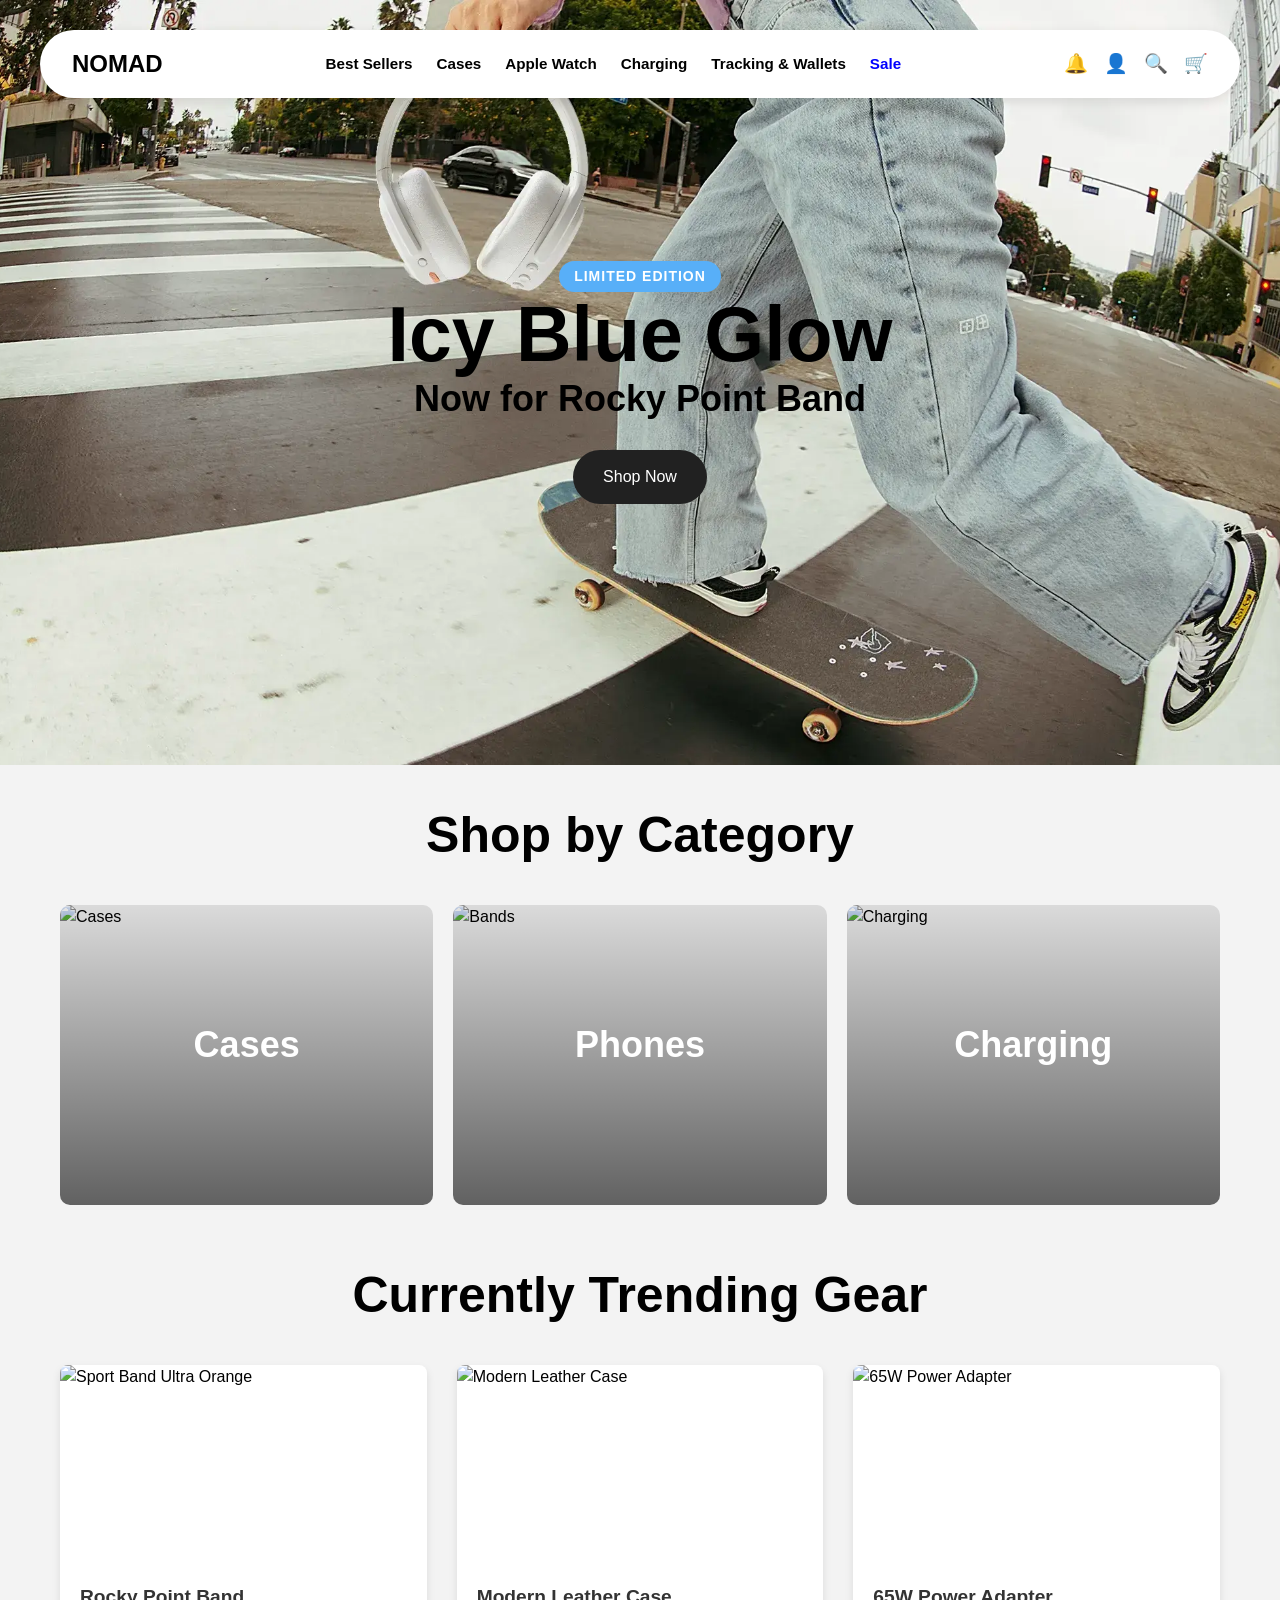
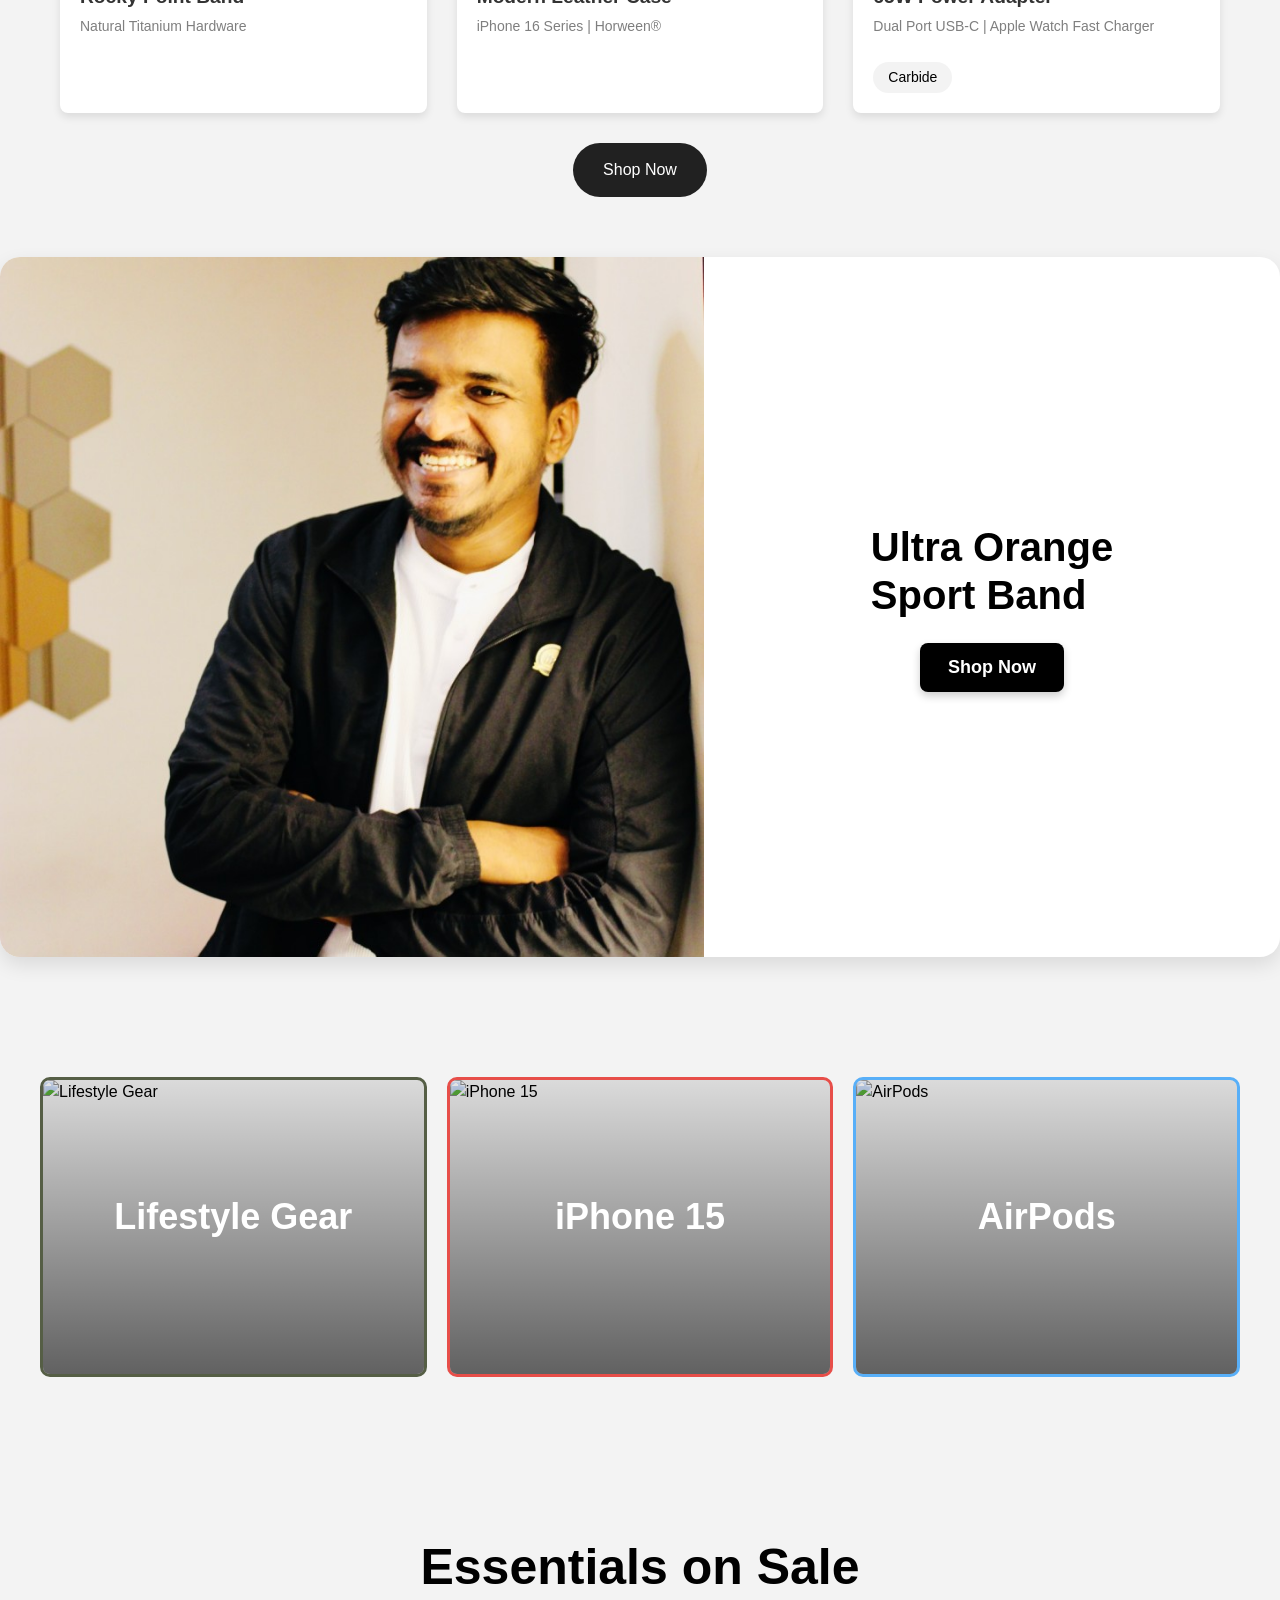
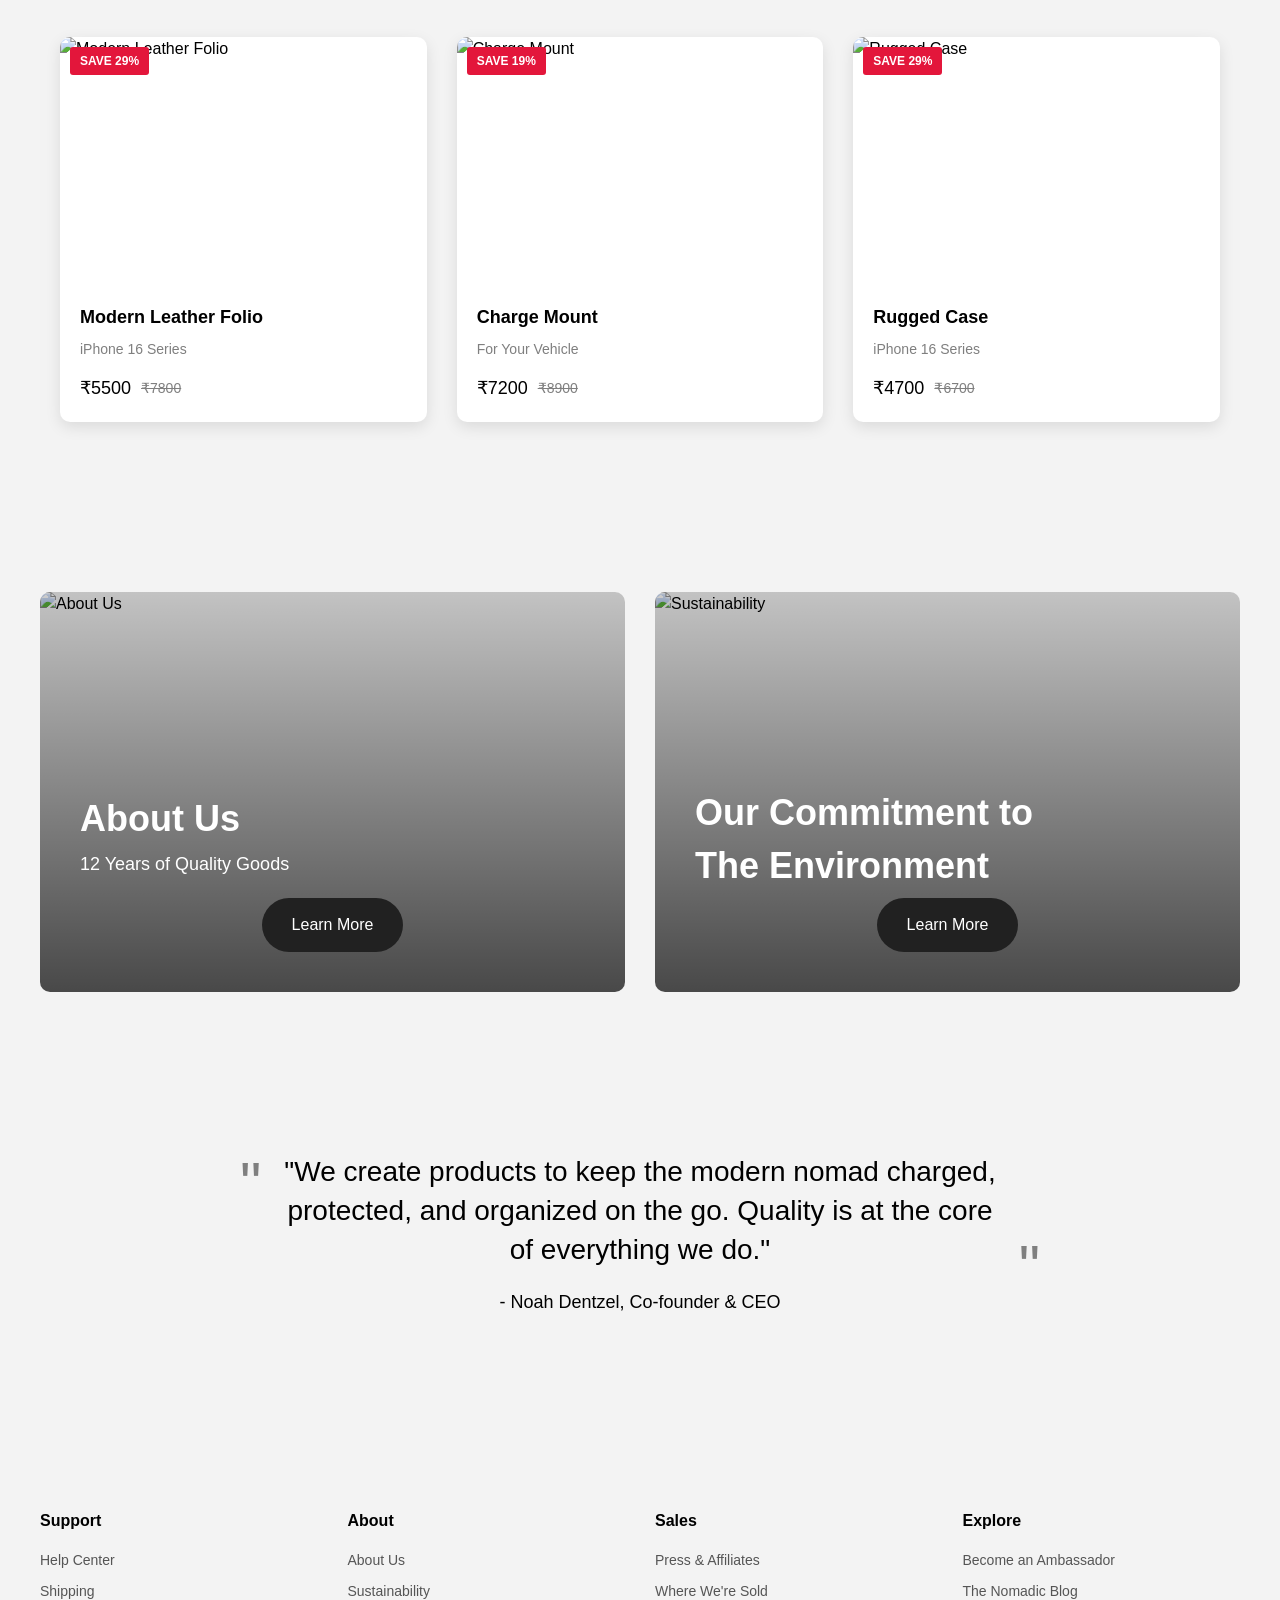
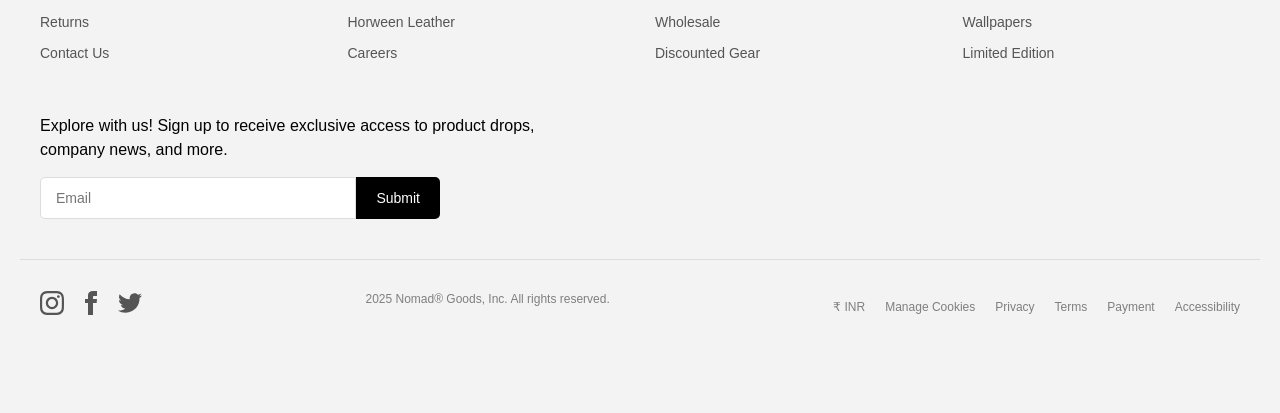
==== commit 4f02cc55: "current fix" ====
--- a/index.html
+++ b/index.html
@@ -7,7 +7,6 @@
     <link rel="stylesheet" href="style.css">
     <!-- Google Fonts placeholder - would need to be replaced with actual font imports -->
     <link href="https://fonts.googleapis.com/css2?family=Roboto:wght@300;400;500;700&display=swap" rel="stylesheet">
-    <script src="https://cdn.jsdelivr.net/npm/chart.js"></script>
 </head>
 <body>
     <!-- Cookie Banner - Hidden as per requirements -->
@@ -55,19 +54,19 @@
             <h2 class="section-title">Shop by Category</h2>
             <div class="category-grid">
                 <a href="#" class="category-card">
-                    <img src="https://cdn.shopify.com/s/files/1/0239/0512/1472/files/category-cases.jpg" alt="Cases" class="category-image">
+                    <img src="https://imgs.search.brave.com/ov9PBjnkIsq-RH9JcQtdy2VLMEGFYQFSuDiYuJ6FUnQ/rs:fit:860:0:0:0/g:ce/aHR0cHM6Ly9tZWRp/YS5pc3RvY2twaG90/by5jb20vaWQvOTAz/MzA1NTg2L3Bob3Rv/L3doaXRlLW1vYmls/ZS1jb3Zlci1vbi1w/aW5rLWJhY2tkcm9w/cy1ibGFuay1waG9u/ZS1jYXNlLWZvci1w/cmludGluZy5qcGc_/cz02MTJ4NjEyJnc9/MCZrPTIwJmM9RWZV/VTg1QnNUdGFoSFZN/NGlGRnIwWVM5NUJV/NEdBVk5vQnpYS20x/Q3BlZz0" alt="Cases" class="category-image">
                     <div class="category-overlay">
                         <h3 class="category-title">Cases</h3>
                     </div>
                 </a>
                 <a href="#" class="category-card">
-                    <img src="https://cdn.shopify.com/s/files/1/0239/0512/1472/files/category-bands.jpg" alt="Bands" class="category-image">
+                    <img src="https://imgs.search.brave.com/XZHaR6v-2QXM6tCwYVRjfrXuFacjxCX6YtvmQqL4DUo/rs:fit:860:0:0:0/g:ce/aHR0cHM6Ly9tZWRp/YS5pc3RvY2twaG90/by5jb20vaWQvMTE3/NzUyODgyMy9waG90/by9hcHBsZS1jb21w/dXRlcnMtaXBob25l/LTExLTExLXByby1h/bmQtcHJvLW1heC1n/b2VzLW9uLXNhbGUu/anBnP3M9NjEyeDYx/MiZ3PTAmaz0yMCZj/PUs4SmU3MkF6ZlJM/OXYwUFlQVXBYWFY0/ekxMRTAwRFNnN1Rv/c0djVVZocU09" alt="Bands" class="category-image">
                     <div class="category-overlay">
-                        <h3 class="category-title">Bands</h3>
+                        <h3 class="category-title">Phones</h3>
                     </div>
                 </a>
                 <a href="#" class="category-card">
-                    <img src="https://cdn.shopify.com/s/files/1/0239/0512/1472/files/category-charging.jpg" alt="Charging" class="category-image">
+                    <img src="https://imgs.search.brave.com/avSCWxOXQQ5kaO_e51ip2TQClF7EVmpTKdk7Hxklh1s/rs:fit:860:0:0:0/g:ce/aHR0cHM6Ly90My5m/dGNkbi5uZXQvanBn/LzA1LzA3Lzc5LzAy/LzM2MF9GXzUwNzc5/MDIwMV9yaFdqbHp2/ZlFCbVRUc3hoRllY/UktRd0VqcTNLZURL/ay5qcGc" alt="Charging" class="category-image">
                     <div class="category-overlay">
                         <h3 class="category-title">Charging</h3>
                     </div>
@@ -77,26 +76,27 @@
     </section>
 
     <!-- Trending Products Section -->
+
     <section class="section trending">
         <div class="container">
             <h2 class="section-title">Currently Trending Gear</h2>
             <div class="product-grid">
                 <div class="product-card">
-                    <img src="https://cdn.shopify.com/s/files/1/0239/0512/1472/products/Sport_Band_Ultra_Orange_Front_View.jpg" alt="Sport Band Ultra Orange" class="product-image">
+                    <img src="https://imgs.search.brave.com/u4UcgEK3oP2I5Zrhn868fa2a-zlunEukEEXpn8zy8vE/rs:fit:860:0:0:0/g:ce/aHR0cHM6Ly9wcmV2/aWV3LnJlZGQuaXQv/bm9tYWQtcm9ja3kt/cG9pbnQtYmFuZC12/MC1oaDAzam5jeWRl/bmQxLmpwZz93aWR0/aD02NDAmY3JvcD1z/bWFydCZhdXRvPXdl/YnAmcz0zODU1N2Qx/M2JjMjYwNmJjZWRh/ZTgyNzZmMDQ2YjA0/OGY3MGEzZDI3" alt="Sport Band Ultra Orange" class="product-image">
                     <div class="product-info">
                         <h3 class="product-title">Rocky Point Band</h3>
                         <p class="product-subtitle">Natural Titanium Hardware</p>
                     </div>
                 </div>
                 <div class="product-card">
-                    <img src="https://cdn.shopify.com/s/files/1/0239/0512/1472/products/Modern_Leather_Case_iPhone_15_Pro_Max_Rustic_Brown_Front_View.jpg" alt="Modern Leather Case" class="product-image">
+                    <img src="https://imgs.search.brave.com/1yht_GChNjhyb67TJSeULATDoxIot8SuHwGxVLw_ixo/rs:fit:860:0:0:0/g:ce/aHR0cHM6Ly9wcmV2/aWV3LnJlZGQuaXQv/ZXhwZXJpZW5jZS13/aXRoLW5vbWFkLW1v/ZGVybi1sZWF0aGVy/LWNhc2UtaXBob25l/LTE1cHJvLW1heC12/MC1pNjF3ejFjNWRv/cmMxLmpwZWc_d2lk/dGg9NjQwJmNyb3A9/c21hcnQmYXV0bz13/ZWJwJnM9Nzg2ZDZj/ZDcxYjUwMzEzMzJh/ZDFlMjMxODg4ZjVl/NGNhMzA4MjY3OA" alt="Modern Leather Case" class="product-image">
                     <div class="product-info">
                         <h3 class="product-title">Modern Leather Case</h3>
                         <p class="product-subtitle">iPhone 16 Series | Horween®</p>
                     </div>
                 </div>
                 <div class="product-card">
-                    <img src="https://cdn.shopify.com/s/files/1/0239/0512/1472/products/65W_Power_Adapter_Carbide_Front_View.jpg" alt="65W Power Adapter" class="product-image">
+                    <img src="https://imgs.search.brave.com/xh6SQeVKLO-WPMFidy3FwVAx2llJLfptP6XxAa2htPc/rs:fit:860:0:0:0/g:ce/aHR0cHM6Ly93d3cu/cGhpaG9uZy5jb20v/d3AtY29udGVudC91/cGxvYWRzL0FBMTBL/LTMwMHgyMjcucG5n" alt="65W Power Adapter" class="product-image">
                     <div class="product-info">
                         <h3 class="product-title">65W Power Adapter</h3>
                         <p class="product-subtitle">Dual Port USB-C | Apple Watch Fast Charger</p>
@@ -104,35 +104,45 @@
                     </div>
                 </div>
             </div>
-        </div>
-    </section>
-
+            <div class="button-wrapper">
+                <a href="#" class="btn">Shop Now</a>
+            </div>  
+
+        </div>
+        
+
+
+       
     <!-- Ultra Orange Banner -->
-    <section class="feature-banner orange">
-        <div class="feature-content">
-            <h2 class="feature-title">Ultra Orange</h2>
-            <h3 class="feature-subtitle">Sport Band</h3>
-            <a href="#" class="btn">Shop Now</a>
-        </div>
-    </section>
-
+    <div class="feature-banner orange">
+        <div class="image-section">
+          <img src="./assets/swapnil-sir.jpeg" alt="Ultra Orange Sport Band" />
+
+        </div>
+        <div class="content-section">
+          <h2>Ultra Orange<br />Sport Band</h2>
+          <button>Shop Now</button>
+        </div>
+      </div>
+
+    
     <!-- Category Links Section -->
     <section class="section category-links">
         <div class="links-grid">
             <a href="#" class="link-card">
-                <img src="https://cdn.shopify.com/s/files/1/0239/0512/1472/files/lifestyle-gear.jpg" alt="Lifestyle Gear" class="link-image">
+                <img src="https://imgs.search.brave.com/lUN1aCtHErPuTuufkst-NGWX8HBQ_UDsV4Q9VrpKVto/rs:fit:860:0:0:0/g:ce/aHR0cHM6Ly9zaG90/a2l0LmNvbS93cC1j/b250ZW50L3VwbG9h/ZHMvMjAyMS8wMS9M/aWZlc3R5bGUtUGhv/dG9ncmFwaHktMS5q/cGc" alt="Lifestyle Gear" class="link-image">
                 <div class="link-overlay">
                     <h3 class="link-title">Lifestyle Gear</h3>
                 </div>
             </a>
             <a href="#" class="link-card">
-                <img src="https://cdn.shopify.com/s/files/1/0239/0512/1472/files/iphone-15.jpg" alt="iPhone 15" class="link-image">
+                <img src="https://imgs.search.brave.com/uY6kiUBZbI9tJvyM-UAw8tYup8dvATRrxXQwpKt9oRQ/rs:fit:860:0:0:0/g:ce/aHR0cHM6Ly9pbWFn/ZXMubWFjcnVtb3Jz/LmNvbS90L25MekhK/ekkwdF9jcWRyS3pr/U1dCWlBtTGtCMD0v/NDAweDAvYXJ0aWNs/ZS1uZXcvMjAyMi8w/NS9pcGhvbmUtMTUt/c2l6ZXMuanBnP2xv/c3N5" alt="iPhone 15" class="link-image">
                 <div class="link-overlay">
                     <h3 class="link-title">iPhone 15</h3>
                 </div>
             </a>
             <a href="#" class="link-card">
-                <img src="https://cdn.shopify.com/s/files/1/0239/0512/1472/files/airpods.jpg" alt="AirPods" class="link-image">
+                <img src="https://imgs.search.brave.com/0dBX-Zm-MQf_NgH7U_zcb8P4El60cUTgsPW7XaaZ8B0/rs:fit:860:0:0:0/g:ce/aHR0cHM6Ly9tZWRp/YS5pc3RvY2twaG90/by5jb20vaWQvMTI0/ODU0NDA0OS9waG90/by9haXJwb2RzLXB1/dC1vbi1hcHBsZS1t/YWNib29rLXByby5q/cGc_cz02MTJ4NjEy/Jnc9MCZrPTIwJmM9/ZjJibWxxMUVqaVlN/bWtqS0N1Y1VTdnF6/MlA4V1N1MDlDSF9N/X2xaV0pjOD0" alt="AirPods" class="link-image">
                 <div class="link-overlay">
                     <h3 class="link-title">AirPods</h3>
                 </div>
@@ -140,13 +150,7 @@
         </div>
     </section>
 
-    <!-- Leather Banner -->
-    <section class="feature-banner leather">
-        <div class="feature-content">
-            <h2 class="feature-title">Leather That Gets Better with Age</h2>
-            <a href="#" class="btn">Learn More</a>
-        </div>
-    </section>
+    
 
     <!-- Sale Products Section -->
     <section class="section sale-section">
@@ -155,7 +159,7 @@
             <div class="sale-grid">
                 <div class="sale-card">
                     <span class="sale-tag">SAVE 29%</span>
-                    <img src="https://cdn.shopify.com/s/files/1/0239/0512/1472/products/Modern_Leather_Folio_iPhone_15_Pro_Max_Rustic_Brown_Front_View.jpg" alt="Modern Leather Folio" class="sale-image">
+                    <img src="https://imgs.search.brave.com/b4u9F2ZvnCsLWrv9EXyAfcT6ySQe_WWsx98iwJWwL4U/rs:fit:860:0:0:0/g:ce/aHR0cHM6Ly9pLnJl/ZGQuaXQvaTYxd3ox/YzVkb3JjMS5qcGVn" alt="Modern Leather Folio" class="sale-image">
                     <div class="sale-info">
                         <h3 class="sale-title">Modern Leather Folio</h3>
                         <p class="sale-subtitle">iPhone 16 Series</p>
@@ -167,7 +171,7 @@
                 </div>
                 <div class="sale-card">
                     <span class="sale-tag">SAVE 19%</span>
-                    <img src="https://cdn.shopify.com/s/files/1/0239/0512/1472/products/Charge_Mount_Carbide_Front_View.jpg" alt="Charge Mount" class="sale-image">
+                    <img src="https://imgs.search.brave.com/Fzrz2VI0PIUPhoJplbsYmF0GxJY0ODfPINhQLfVopdo/rs:fit:860:0:0:0/g:ce/aHR0cHM6Ly93d3cu/bW9iYXJtb3IuY29t/L2Nkbi9zaG9wL2Zp/bGVzL21hZy1mbGV4/LXdjLWtpdC0wMy1X/RUIuanBnP3Y9MTcz/NzQwMjQxNyZ3aWR0/aD0yMDAw" alt="Charge Mount" class="sale-image">
                     <div class="sale-info">
                         <h3 class="sale-title">Charge Mount</h3>
                         <p class="sale-subtitle">For Your Vehicle</p>
@@ -179,7 +183,7 @@
                 </div>
                 <div class="sale-card">
                     <span class="sale-tag">SAVE 29%</span>
-                    <img src="https://cdn.shopify.com/s/files/1/0239/0512/1472/products/Rugged_Case_iPhone_15_Pro_Max_Navy_Front_View.jpg" alt="Rugged Case" class="sale-image">
+                    <img src="https://imgs.search.brave.com/iOL5EOLcVc5CX-e5Rc-_imcHONfTldt_rri61izbXWE/rs:fit:860:0:0:0/g:ce/aHR0cHM6Ly9jZG4u/c2hvcGlmeS5jb20v/cy9maWxlcy8xLzAw/NzMvMTI4Ni83Mzg3/L3QvNi9hc3NldHMv/aXBob25lMTQtNjdw/cm8xbWFpbi0xNjYx/Nzg5NTAzMDUwLnBu/Zz92PTE2NjE3ODk1/MDY" alt="Rugged Case" class="sale-image">
                     <div class="sale-info">
                         <h3 class="sale-title">Rugged Case</h3>
                         <p class="sale-subtitle">iPhone 16 Series</p>
@@ -189,23 +193,12 @@
                         </div>
                     </div>
                 </div>
-            </div>
-            <div class="text-center" style="margin-top: 30px;">
-                <a href="#" class="btn">Shop Sale</a>
-            </div>
-        </div>
-    </section>
-
-    <!-- Quote Section -->
-    <section class="quote">
-        <div class="container">
-            <p class="quote-text">"We create products to keep the modern nomad charged, protected, and organized on the go. Quality is at the core of everything we do."</p>
-            <p class="quote-author">- Noah Dentzel, Co-founder & CEO</p>
-        </div>
-    </section>
-
-    <!-- About Section -->
-    <section class="section about-section">
+            </div>           
+        </div>
+    </section>
+
+     <!-- About Section -->
+     <section class="section about-section">
         <div class="about-grid">
             <div class="about-card">
                 <img src="https://cdn.shopify.com/s/files/1/0239/0512/1472/files/about-us.jpg" alt="About Us" class="about-image">
@@ -223,6 +216,14 @@
                     <a href="#" class="btn">Learn More</a>
                 </div>
             </div>
+        </div>
+    </section>
+
+    <!-- Quote Section -->
+    <section class="quote">
+        <div class="container">
+            <p class="quote-text">"We create products to keep the modern nomad charged, protected, and organized on the go. Quality is at the core of everything we do."</p>
+            <p class="quote-author">- Noah Dentzel, Co-founder & CEO</p>
         </div>
     </section>
 
@@ -296,5 +297,10 @@
             </div>
         </div>
     </footer>
+
+   
+   
+
+    <script src="script.js"></script>
 </body>
 </html>
--- a/style.css
+++ b/style.css
@@ -26,7 +26,7 @@
   body {
     font-family: "Gotham-Book", "Helvetica Neue", Arial, sans-serif;
     color: rgb(0, 0, 0);
-    background-color: rgb(255, 255, 255);
+    background-color: rgb(243, 243, 243);
     line-height: 1.5;
     overflow-x: hidden;
   }
@@ -112,6 +112,7 @@
     align-items: center;
     justify-content: space-between;
     flex-wrap: wrap;
+    
   }
   
   .nav-left {
@@ -153,10 +154,10 @@
     width: 16px;
     height: 16px;
     border-radius: 50%;
-    display: flex;
+    display: flex; /* only this is needed */
     align-items: center;
     justify-content: center;
-  }
+  }  
   
   .badge.blue {
     background-color: rgb(0, 72, 255);
@@ -182,7 +183,7 @@
     justify-content: center;
     text-align: center;
     color: rgb(0, 0, 0);
-    background-image: url('https://cdn.shopify.com/s/files/1/0239/0512/1472/files/hero-icy-blue.jpg?v=1');
+    background-image: url('/assets/hero.webp');
     margin-bottom: 40px;
   }
   
@@ -222,6 +223,13 @@
     font-size: 16px;
     border-radius: 30px;
     transition: background-color 0.3s;
+    margin: 0 auto;
+    display: block;
+    width: fit-content;
+  }
+  
+  .rate-btn {
+    margin-top: auto;
   }
   
   .btn:hover {
@@ -363,7 +371,124 @@
     border-radius: 3px;
     z-index: 1;
   }
-  
+
+  .button-wrapper {
+    text-align: center;
+    margin-top: 30px;
+  }
+
+   /* Ultra Orange Banner  */
+   .feature-banner.orange {
+    display: flex;
+    max-width: 1600px;
+    margin: 60px auto;
+    border-radius: 20px;
+    overflow: hidden;
+    background-color: white; /* Red */
+    box-shadow: 0 8px 20px rgba(0, 0, 0, 0.1);
+    min-height: 700px; /* 🔺 Increased height */
+  }
+  
+  .image-section {
+    width: 55%;
+    height: 100%; /* 🔺 Ensure image section fills container height */
+  }
+  
+  .image-section img {
+    width: 100%;
+    height: 100%;
+    object-fit: cover; /* Makes the image nicely fill the area */
+  }
+  
+  .content-section {
+    width: 45%;
+    display: flex;
+    flex-direction: column;
+    justify-content: center;
+    align-items: center;
+    text-align: left;
+    padding: 50px;
+    height: 100%; /* 🔺 Fill container height */
+  }
+  
+  .content-section h2 {
+    font-size: 40px;
+    font-weight: 800;
+    margin-bottom: 24px;
+  }
+  
+  .content-section button {
+    background-color: #000;
+    color: white;
+    padding: 14px 28px;
+    border: none;
+    border-radius: 8px;
+    font-weight: 600;
+    font-size: 18px;
+    cursor: pointer;
+    box-shadow: 0 4px 8px rgba(0,0,0,0.2);
+    transition: all 0.2s ease;
+  }
+  
+  .content-section button:hover {
+    transform: scale(1.05);
+  }
+  
+  .notification {
+    position: fixed;
+    bottom: 30px;
+    left: 50%;
+    transform: translate(-50%, 20px);
+    background-color: #fff;
+    color: #333;
+    padding: 16px 32px;
+    border-radius: 8px;
+    box-shadow: 0 4px 12px rgba(0, 0, 0, 0.15);
+    z-index: 1000;
+    opacity: 0;
+    visibility: hidden;
+    transition: all 0.3s cubic-bezier(0.68, -0.55, 0.27, 1.55);
+    display: flex;
+    align-items: center;
+    gap: 10px;
+    font-size: 15px;
+    font-weight: 500;
+    max-width: 90%;
+    text-align: center;
+  }
+  
+  .notification.show {
+    opacity: 1;
+    visibility: visible;
+    transform: translate(-50%, 0);
+  }
+  
+  .notification-success {
+    background-color: #e8f5e9;
+    color: #2e7d32;
+    border-left: 4px solid #4caf50;
+  }
+  
+  .notification-error {
+    background-color: #ffebee;
+    color: #c62828;
+    border-left: 4px solid #f44336;
+  }
+  
+  .notification-info {
+    background-color: #e3f2fd;
+    color: #1565c0;
+    border-left: 4px solid #2196f3;
+  }
+  
+  @media (max-width: 480px) {
+    .notification {
+      width: 90%;
+      padding: 12px 20px;
+      font-size: 14px;
+    }
+  }
+
   /* Feature Banners */
   .feature-banner {
     position: relative;
@@ -802,6 +927,284 @@
     }
   }
   
+  /* Emoji Rating Section */
+  .emoji-rating-section {
+    padding: 60px 20px;
+    background-color: #f8f8f8;
+  }
+  
+  .emoji-rating-section h2 {
+    text-align: center;
+    margin: 0 0 25px 0;
+    color: #222;
+    font-size: 1.7rem;
+    font-weight: 600;
+    line-height: 1.3;
+    padding: 0 20px;
+  }
+  
+  @media (max-width: 480px) {
+    .emoji-rating-section h2 {
+      font-size: 1.4rem;
+      margin-bottom: 20px;
+      padding: 0 10px;
+    }
+  }
+  
+  .products-container {
+    display: grid;
+    grid-template-columns: repeat(auto-fill, minmax(280px, 1fr));
+    gap: 30px;
+    max-width: 1200px;
+    margin: 0 auto;
+  }
+  
+  .product-card {
+    background: white;
+    border-radius: 8px;
+    overflow: hidden;
+    box-shadow: 0 4px 8px rgba(0, 0, 0, 0.1);
+    transition: transform 0.3s ease, box-shadow 0.3s ease;
+  }
+  
+  .product-card:hover {
+    transform: translateY(-5px);
+    box-shadow: 0 6px 12px rgba(0, 0, 0, 0.15);
+  }
+  
+  .product-image {
+    width: 100%;
+    height: 200px;
+    object-fit: cover;
+  }
+  
+  .product-info {
+    padding: 20px;
+  }
+  
+  .product-title {
+    font-family: 'Gotham-Bold', sans-serif;
+    font-size: 1.2rem;
+    margin-bottom: 8px;
+    color: #333;
+  }
+  
+  .product-description {
+    color: #666;
+    font-size: 0.9rem;
+    margin-bottom: 15px;
+    line-height: 1.5;
+  }
+  
+  .product-rating {
+    display: flex;
+    align-items: center;
+    margin-bottom: 15px;
+    flex-grow: 1;
+  }
+  
+  .rate-btn {
+    margin-top: auto;
+    margin-left: auto;
+    margin-right: auto;
+    display: block;
+  }
+  
+  .rating-emoji {
+    font-size: 1.8rem;
+    margin-right: 10px;
+  }
+  
+  .rating-count {
+    color: #777;
+    font-size: 0.9rem;
+  }
+  
+  /* Emoji Modal */
+  .emoji-modal {
+    position: fixed;
+    top: 0;
+    left: 0;
+    width: 100%;
+    height: 100%;
+    background-color: rgba(0, 0, 0, 0.7);
+    backdrop-filter: blur(5px);
+    z-index: 1000;
+    justify-content: center;
+    align-items: center;
+    opacity: 0;
+    visibility: hidden;
+    transition: all 0.3s ease;
+    padding: 20px;
+    box-sizing: border-box;
+  }
+  
+  .emoji-modal.show {
+    opacity: 1;
+    visibility: visible;
+  }
+  
+  .emoji-modal-content {
+    background: white;
+    padding: 35px;
+    border-radius: 16px;
+    max-width: 500px;
+    width: 100%;
+    box-shadow: 0 10px 30px rgba(0, 0, 0, 0.15);
+    position: relative;
+    transform: translateY(30px) scale(0.95);
+    opacity: 0;
+    transition: all 0.4s cubic-bezier(0.18, 0.89, 0.32, 1.28);
+    border: 1px solid rgba(0, 0, 0, 0.1);
+    max-height: 90vh;
+    overflow-y: auto;
+    text-align: center;
+  }
+  
+  .emoji-modal.show .emoji-modal-content {
+    transform: translateY(0) scale(1);
+    opacity: 1;
+  }
+  
+  @media (max-width: 480px) {
+    .emoji-modal {
+      padding: 10px;
+    }
+    
+    .emoji-modal-content {
+      padding: 25px 20px;
+      border-radius: 12px;
+    }
+  }
+  
+  .close-modal {
+    position: absolute;
+    top: 15px;
+    right: 20px;
+    font-size: 1.8rem;
+    cursor: pointer;
+    color: #777;
+  }
+  
+  .close-modal:hover {
+    color: #333;
+  }
+  
+  .emoji-picker {
+    display: flex;
+    justify-content: center;
+    margin: 25px 0;
+    flex-wrap: wrap;
+    gap: 5px;
+    max-width: 400px;
+    margin-left: auto;
+    margin-right: auto;
+  }
+  
+  .emoji-option {
+    position: relative;
+    font-size: 2rem;
+    background: none;
+    border: 2px solid transparent;
+    cursor: pointer;
+    padding: 10px;
+    margin: 5px;
+    border-radius: 50%;
+    transition: all 0.2s ease;
+    display: inline-flex;
+    align-items: center;
+    justify-content: center;
+    width: 50px;
+    height: 50px;
+  }
+  
+  .emoji-tooltip {
+    position: absolute;
+    bottom: 100%;
+    left: 50%;
+    transform: translateX(-50%) translateY(-10px);
+    background: #333;
+    color: white;
+    padding: 6px 12px;
+    border-radius: 4px;
+    font-size: 0.8rem;
+    white-space: nowrap;
+    opacity: 0;
+    visibility: hidden;
+    transition: all 0.2s ease;
+    pointer-events: none;
+    z-index: 100;
+    font-weight: 500;
+  }
+  
+  .emoji-tooltip::after {
+    content: '';
+    position: absolute;
+    top: 100%;
+    left: 50%;
+    transform: translateX(-50%);
+    border-width: 5px;
+    border-style: solid;
+    border-color: #333 transparent transparent transparent;
+  }
+  
+  .emoji-option:hover .emoji-tooltip {
+    opacity: 1;
+    visibility: visible;
+    transform: translateX(-50%) translateY(0);
+  }
+  
+  .emoji-option:hover {
+    transform: scale(1.15);
+    background: rgba(0, 0, 0, 0.05);
+  }
+  
+  .emoji-option.selected {
+    transform: scale(1.3);
+    background: #f0f8ff;
+    border-color: #4a90e2;
+    box-shadow: 0 0 10px rgba(74, 144, 226, 0.3);
+  }
+  
+  .emoji-option:focus {
+    outline: none;
+    box-shadow: 0 0 0 3px rgba(74, 144, 226, 0.5);
+  }
+  
+  @media (max-width: 600px) {
+    .emoji-picker {
+      gap: 3px;
+    }
+    
+    .emoji-option {
+      width: 42px;
+      height: 42px;
+      font-size: 1.7rem;
+      padding: 8px;
+    }
+  }
+  
+  @media (max-width: 400px) {
+    .emoji-option {
+      width: 38px;
+      height: 38px;
+      font-size: 1.5rem;
+      padding: 6px;
+    }
+    
+    .emoji-tooltip {
+      font-size: 0.7rem;
+      padding: 4px 8px;
+    }
+  }
+  
+  .selected-mood {
+    font-size: 1.3rem;
+    font-weight: 500;
+    margin: 20px 0;
+    min-height: 1.5em;
+  }
+  
   @media (max-width: 768px) {
     .nav-container {
       flex-direction: column;
@@ -899,879 +1302,4 @@
       font-size: 40px;
     }
   }
-  /* Animation for emoji selection */
-.emoji {
-    transition: transform 0.2s ease, opacity 0.2s ease;
-    cursor: pointer;
-    user-select: none;
-}
-
-.emoji-hover {
-    transform: scale(1.2);
-}
-
-.emoji-bounce {
-    animation: bounce 0.5s ease;
-}
-
-.emoji.selected {
-    transform: scale(1.3);
-    text-shadow: 0 0 10px rgba(255, 215, 0, 0.7);
-}
-
-/* Animation for the mood phrase */
-.mood-phrase {
-    transition: opacity 0.3s ease, transform 0.3s ease;
-    opacity: 0;
-    transform: translateY(10px);
-    min-height: 1.5em;
-}
-
-.mood-phrase-appear {
-    opacity: 1;
-    transform: translateY(0);
-}
-
-.mood-phrase-preview {
-    opacity: 0.7;
-}
-
-/* Animation for the submit button */
-.submit-rating {
-    transition: opacity 0.3s ease, transform 0.3s ease;
-    opacity: 0;
-    transform: translateY(10px);
-}
-
-.button-appear {
-    opacity: 1;
-    transform: translateY(0);
-}
-
-/* Bounce animation */
-@keyframes bounce {
-    0%, 100% {
-        transform: scale(1.3);
-    }
-    50% {
-        transform: scale(1.5);
-    }
-}
-/* Notification styling */
-.notification-container {
-    position: fixed;
-    top: 20px;
-    right: 20px;
-    max-width: 300px;
-    z-index: 1000;
-}
-
-.notification {
-    background-color: #4CAF50;
-    color: white;
-    padding: 15px;
-    margin-bottom: 10px;
-    border-radius: 4px;
-    box-shadow: 0 4px 8px rgba(0, 0, 0, 0.2);
-    transform: translateX(120%);
-    transition: transform 0.4s ease;
-    position: relative;
-}
-
-.notification.show {
-    transform: translateX(0);
-}
-
-.notification.hide {
-    transform: translateX(120%);
-}
-
-.notification-close {
-    position: absolute;
-    top: 5px;
-    right: 5px;
-    cursor: pointer;
-    font-size: 16px;
-}
-
-.notification-time {
-    font-size: 10px;
-    opacity: 0.7;
-    margin-top: 5px;
-    display: block;
-}
-
-.notification-user {
-    font-size: 10px;
-    font-style: italic;
-    opacity: 0.7;
-}
-/* Loading spinner styles */
-.spinner-overlay {
-    position: fixed;
-    top: 0;
-    left: 0;
-    width: 100%;
-    height: 100%;
-    background-color: rgba(0, 0, 0, 0.5);
-    display: flex;
-    justify-content: center;
-    align-items: center;
-    z-index: 2000;
-    opacity: 0;
-    visibility: hidden;
-    transition: opacity 0.3s ease, visibility 0.3s ease;
-}
-
-.spinner-overlay.active {
-    opacity: 1;
-    visibility: visible;
-}
-
-.spinner {
-    width: 50px;
-    height: 50px;
-    border: 5px solid #f3f3f3;
-    border-top: 5px solid #3498db;
-    border-radius: 50%;
-    animation: spin 1s linear infinite;
-}
-
-.spinner-message {
-    position: absolute;
-    bottom: -40px;
-    color: white;
-    font-weight: bold;
-    text-align: center;
-    background-color: rgba(0, 0, 0, 0.7);
-    padding: 8px 16px;
-    border-radius: 4px;
-    min-width: 200px;
-}
-
-.spinner-metadata {
-    position: absolute;
-    bottom: -70px;
-    color: white;
-    font-size: 12px;
-    opacity: 0.7;
-    text-align: center;
-}
-
-@keyframes spin {
-    0% { transform: rotate(0deg); }
-    100% { transform: rotate(360deg); }
-}
-
-/* Inline spinner for product cards */
-.inline-spinner {
-    display: inline-block;
-    width: 20px;
-    height: 20px;
-    border: 3px solid #f3f3f3;
-    border-top: 3px solid #3498db;
-    border-radius: 50%;
-    animation: spin 1s linear infinite;
-    margin: 0 10px;
-    vertical-align: middle;
-}
-
-/* Button spinner */
-.button-spinner {
-    display: inline-block;
-    width: 16px;
-    height: 16px;
-    border: 2px solid rgba(255, 255, 255, 0.3);
-    border-top: 2px solid white;
-    border-radius: 50%;
-    animation: spin 1s linear infinite;
-    margin-right: 8px;
-    vertical-align: middle;
-}
-/* Chart container styles */
-.chart-container {
-    margin-top: 15px;
-    padding: 10px;
-    background-color: #f9f9f9;
-    border-radius: 8px;
-    box-shadow: 0 2px 4px rgba(0,0,0,0.1);
-}
-
-.chart-title {
-    font-size: 14px;
-    font-weight: bold;
-    margin-bottom: 10px;
-    text-align: center;
-}
-
-.chart-canvas {
-    width: 100%;
-    height: 200px;
-}
-
-.chart-legend {
-    display: flex;
-    justify-content: center;
-    flex-wrap: wrap;
-    margin-top: 10px;
-}
-
-.legend-item {
-    display: flex;
-    align-items: center;
-    margin: 0 8px 5px 0;
-    font-size: 12px;
-}
-
-.legend-color {
-    width: 12px;
-    height: 12px;
-    margin-right: 4px;
-    border-radius: 2px;
-}
-
-.chart-metadata {
-    font-size: 10px;
-    color: #777;
-    text-align: right;
-    margin-top: 5px;
-}
-/* Pagination container and controls */
-.pagination-container {
-    display: flex;
-    flex-direction: column;
-    align-items: center;
-    margin: 20px 0;
-    width: 100%;
-}
-
-.pagination-controls {
-    display: flex;
-    justify-content: center;
-    align-items: center;
-    margin: 10px 0;
-    padding: 8px;
-    background-color: #f5f5f5;
-    border-radius: 8px;
-    box-shadow: 0 2px 4px rgba(0,0,0,0.1);
-}
-
-.pagination-btn {
-    margin: 0 5px;
-    padding: 8px 12px;
-    background-color: #fff;
-    border: 1px solid #ddd;
-    border-radius: 4px;
-    cursor: pointer;
-    transition: all 0.2s ease;
-}
-
-.pagination-btn:hover:not(:disabled) {
-    background-color: #f0f0f0;
-    border-color: #aaa;
-}
-
-.pagination-btn:disabled {
-    opacity: 0.5;
-    cursor: not-allowed;
-}
-
-.pagination-btn.active {
-    background-color: #4CAF50;
-    color: white;
-    border-color: #4CAF50;
-}
-
-.pagination-info {
-    font-size: 14px;
-    color: #666;
-    margin: 5px 0;
-}
-
-.pagination-metadata {
-    font-size: 10px;
-    color: #999;
-    text-align: right;
-    width: 100%;
-    margin-top: 5px;
-}
-
-/* Product transition animations for pagination */
-.product-card {
-    transition: opacity 0.3s ease, transform 0.3s ease;
-}
-
-.product-card.hidden-page {
-    display: none;
-    opacity: 0;
-    transform: translateY(20px);
-}
-
-.product-card.visible-page {
-    display: block;
-    opacity: 1;
-    transform: translateY(0);
-}
-
-/* Reviews pagination styles */
-.reviews-pagination {
-    display: flex;
-    justify-content: center;
-    align-items: center;
-    margin: 10px 0;
-    padding: 5px;
-    background-color: #f0f0f0;
-    border-radius: 4px;
-    font-size: 0.9em;
-}
-
-.reviews-pagination .pagination-btn {
-    padding: 4px 8px;
-    font-size: 12px;
-}
-
-.review-item {
-    transition: opacity 0.2s ease;
-    margin-bottom: 10px;
-    padding: 10px;
-    border-bottom: 1px solid #eee;
-}
-
-.review-count {
-    font-size: 12px;
-    color: #666;
-    margin-left: 10px;
-}
-/* Search bar styles */
-.search-container {
-    width: 100%;
-    margin: 20px 0;
-    padding: 15px;
-    background-color: #f9f9f9;
-    border-radius: 8px;
-    box-shadow: 0 2px 4px rgba(0,0,0,0.1);
-}
-
-.search-bar {
-    display: flex;
-    position: relative;
-    width: 100%;
-}
-
-.search-input {
-    flex: 1;
-    padding: 12px 45px 12px 15px;
-    border: 1px solid #ddd;
-    border-radius: 6px;
-    font-size: 16px;
-    transition: border-color 0.3s ease, box-shadow 0.3s ease;
-}
-
-.search-input:focus {
-    outline: none;
-    border-color: #4CAF50;
-    box-shadow: 0 0 5px rgba(76, 175, 80, 0.5);
-}
-
-.search-icon {
-    position: absolute;
-    right: 15px;
-    top: 50%;
-    transform: translateY(-50%);
-    color: #666;
-    font-size: 18px;
-}
-
-.search-clear {
-    position: absolute;
-    right: 40px;
-    top: 50%;
-    transform: translateY(-50%);
-    color: #999;
-    cursor: pointer;
-    font-size: 16px;
-    display: none;
-}
-
-.search-input:not(:placeholder-shown) + .search-clear {
-    display: block;
-}
-
-.search-stats {
-    margin-top: 10px;
-    font-size: 14px;
-    color: #666;
-}
-
-.search-metadata {
-    margin-top: 5px;
-    font-size: 10px;
-    color: #999;
-    text-align: right;
-}
-
-/* No results message */
-.no-results {
-    padding: 30px;
-    text-align: center;
-    background-color: #f5f5f5;
-    border-radius: 8px;
-    margin: 20px 0;
-    color: #666;
-    font-style: italic;
-}
-
-/* Highlight matching text */
-.highlight {
-    background-color: #ffeb3b;
-    padding: 0 2px;
-    border-radius: 2px;
-}
-
-/* Product card transition for filtering */
-.product-card {
-    transition: opacity 0.3s ease, transform 0.3s ease, height 0.3s ease;
-}
-
-.product-card.filtered-out {
-    display: none;
-    opacity: 0;
-    height: 0;
-    overflow: hidden;
-}
-/* User Preferences Panel */
-.preferences-panel {
-    position: fixed;
-    top: 0;
-    right: -350px;
-    width: 300px;
-    height: 100%;
-    background-color: #fff;
-    box-shadow: -5px 0 15px rgba(0,0,0,0.1);
-    z-index: 1000;
-    padding: 20px;
-    overflow-y: auto;
-    transition: right 0.3s ease;
-}
-
-.preferences-panel.open {
-    right: 0;
-}
-
-.preferences-header {
-    display: flex;
-    justify-content: space-between;
-    align-items: center;
-    margin-bottom: 20px;
-    padding-bottom: 10px;
-    border-bottom: 1px solid #eee;
-}
-
-.preferences-title {
-    font-size: 18px;
-    font-weight: bold;
-    margin: 0;
-}
-
-.close-preferences {
-    background: none;
-    border: none;
-    font-size: 20px;
-    cursor: pointer;
-    color: #666;
-}
-
-.preferences-section {
-    margin-bottom: 20px;
-}
-
-.preferences-section h3 {
-    font-size: 16px;
-    margin-bottom: 10px;
-    color: #333;
-}
-
-.preference-item {
-    margin-bottom: 15px;
-}
-
-.preference-item label {
-    display: block;
-    margin-bottom: 5px;
-    font-weight: bold;
-    font-size: 14px;
-}
-
-.preference-item select,
-.preference-item input {
-    width: 100%;
-    padding: 8px;
-    border: 1px solid #ddd;
-    border-radius: 4px;
-}
-
-.theme-options {
-    display: flex;
-    gap: 10px;
-}
-
-.theme-option {
-    flex: 1;
-    padding: 10px;
-    border: 2px solid #ddd;
-    border-radius: 6px;
-    text-align: center;
-    cursor: pointer;
-    transition: all 0.2s ease;
-}
-
-.theme-option.selected {
-    border-color: #4CAF50;
-    background-color: rgba(76, 175, 80, 0.1);
-}
-
-.emoji-preference-options {
-    display: flex;
-    justify-content: space-between;
-    margin-top: 10px;
-}
-
-.emoji-preference {
-    font-size: 24px;
-    cursor: pointer;
-    padding: 5px;
-    border-radius: 4px;
-    transition: all 0.2s ease;
-}
-
-.emoji-preference.selected {
-    background-color: rgba(76, 175, 80, 0.2);
-    transform: scale(1.2);
-}
-
-.chart-options {
-    display: flex;
-    gap: 10px;
-}
-
-.chart-option {
-    flex: 1;
-    padding: 10px;
-    border: 2px solid #ddd;
-    border-radius: 6px;
-    text-align: center;
-    cursor: pointer;
-    transition: all 0.2s ease;
-}
-
-.chart-option.selected {
-    border-color: #4CAF50;
-    background-color: rgba(76, 175, 80, 0.1);
-}
-
-.save-preferences {
-    background-color: #4CAF50;
-    color: white;
-    border: none;
-    padding: 10px 15px;
-    border-radius: 4px;
-    cursor: pointer;
-    width: 100%;
-    font-size: 16px;
-    margin-top: 20px;
-    transition: background-color 0.2s ease;
-}
-
-.save-preferences:hover {
-    background-color: #3e8e41;
-}
-
-.preferences-toggle {
-    position: fixed;
-    bottom: 20px;
-    right: 20px;
-    width: 50px;
-    height: 50px;
-    background-color: #4CAF50;
-    color: white;
-    border: none;
-    border-radius: 50%;
-    font-size: 24px;
-    cursor: pointer;
-    box-shadow: 0 4px 10px rgba(0,0,0,0.2);
-    z-index: 999;
-    display: flex;
-    justify-content: center;
-    align-items: center;
-}
-
-.preferences-metadata {
-    font-size: 10px;
-    color: #999;
-    margin-top: 20px;
-    text-align: center;
-}
-
-/* Dark Theme Styles */
-body.dark-theme {
-    background-color: #222;
-    color: #eee;
-}
-
-body.dark-theme .product-card {
-    background-color: #333;
-    box-shadow: 0 4px 8px rgba(0,0,0,0.3);
-}
-
-body.dark-theme .product-name {
-    color: #fff;
-}
-
-body.dark-theme .product-description {
-    color: #ccc;
-}
-
-body.dark-theme .rate-button, 
-body.dark-theme .toggle-reviews-btn,
-body.dark-theme .pagination-btn {
-    background-color: #444;
-    color: #eee;
-    border-color: #555;
-}
-
-body.dark-theme .rate-button:hover, 
-body.dark-theme .toggle-reviews-btn:hover,
-body.dark-theme .pagination-btn:hover:not(:disabled) {
-    background-color: #555;
-}
-
-body.dark-theme .emoji-picker,
-body.dark-theme .reviews-container,
-body.dark-theme .chart-container,
-body.dark-theme .pagination-controls,
-body.dark-theme .search-container {
-    background-color: #333;
-    box-shadow: 0 4px 8px rgba(0,0,0,0.3);
-}
-
-body.dark-theme .review-item {
-    border-bottom-color: #444;
-}
-
-body.dark-theme .search-input {
-    background-color: #444;
-    color: #eee;
-    border-color: #555;
-}
-
-body.dark-theme .pagination-info,
-body.dark-theme .chart-title,
-body.dark-theme .reviews-title {
-    color: #ccc;
-}
-
-body.dark-theme .preferences-panel {
-    background-color: #333;
-    color: #eee;
-}
-
-body.dark-theme .preferences-header {
-    border-bottom-color: #444;
-}
-
-body.dark-theme .preference-item select,
-body.dark-theme .preference-item input {
-    background-color: #444;
-    color: #eee;
-    border-color: #555;
-}
-
-body.dark-theme .theme-option,
-body.dark-theme .chart-option {
-    background-color: #444;
-    color: #eee;
-    border-color: #555;
-}
-
-body.dark-theme .theme-option.selected,
-body.dark-theme .chart-option.selected {
-    border-color: #4CAF50;
-    background-color: rgba(76, 175, 80, 0.3);
-}
-
-/* Product count per page preference styles */
-.product-count-option {
-    display: inline-block;
-    padding: 5px 10px;
-    margin: 0 5px 5px 0;
-    border: 2px solid #ddd;
-    border-radius: 4px;
-    cursor: pointer;
-    transition: all 0.2s ease;
-}
-
-.product-count-option.selected {
-    border-color: #4CAF50;
-    background-color: rgba(76, 175, 80, 0.1);
-}
-
-body.dark-theme .product-count-option {
-    background-color: #444;
-    color: #eee;
-    border-color: #555;
-}
-
-body.dark-theme .product-count-option.selected {
-    border-color: #4CAF50;
-    background-color: rgba(76, 175, 80, 0.3);
-}
-/* Theme Variables */
-:root {
-    /* Light theme colors (default) */
-    --background-color: #f8f9fa;
-    --text-color: #333;
-    --card-bg: #fff;
-    --card-shadow: 0 4px 8px rgba(0,0,0,0.1);
-    --header-bg: #4CAF50;
-    --header-text: #fff;
-    --border-color: #ddd;
-    --button-bg: #4CAF50;
-    --button-text: #fff;
-    --button-hover: #3e8e41;
-    --input-bg: #fff;
-    --input-border: #ddd;
-    --container-bg: #f5f5f5;
-    --highlight-color: #ffeb3b;
-}
-
-/* Dark theme colors */
-body.dark-theme {
-    --background-color: #222;
-    --text-color: #eee;
-    --card-bg: #333;
-    --card-shadow: 0 4px 8px rgba(0,0,0,0.3);
-    --header-bg: #2a6e2c;
-    --header-text: #fff;
-    --border-color: #444;
-    --button-bg: #388E3C;
-    --button-text: #fff;
-    --button-hover: #2E7D32;
-    --input-bg: #444;
-    --input-border: #555;
-    --container-bg: #3a3a3a;
-    --highlight-color: #FFC107;
-}
-
-/* Apply theme variables */
-body {
-    background-color: var(--background-color);
-    color: var(--text-color);
-    transition: background-color 0.3s ease, color 0.3s ease;
-}
-
-.product-card {
-    background-color: var(--card-bg);
-    box-shadow: var(--card-shadow);
-    border-color: var(--border-color);
-    transition: background-color 0.3s ease, box-shadow 0.3s ease;
-}
-
-.product-name {
-    color: var(--text-color);
-}
-
-.product-description {
-    color: var(--text-color);
-}
-
-button {
-    background-color: var(--button-bg);
-    color: var(--button-text);
-    border-color: var(--border-color);
-}
-
-button:hover:not(:disabled) {
-    background-color: var(--button-hover);
-}
-
-input, select {
-    background-color: var(--input-bg);
-    color: var(--text-color);
-    border-color: var(--input-border);
-}
-
-.emoji-picker, 
-.chart-container, 
-.pagination-controls,
-.search-container,
-.reviews-container {
-    background-color: var(--card-bg);
-    border-color: var(--border-color);
-}
-
-.highlight {
-    background-color: var(--highlight-color);
-}
-
-/* Theme toggle button */
-.theme-toggle {
-    position: fixed;
-    top: 20px;
-    right: 20px;
-    width: 40px;
-    height: 40px;
-    background-color: var(--button-bg);
-    color: var(--button-text);
-    border: none;
-    border-radius: 50%;
-    cursor: pointer;
-    display: flex;
-    justify-content: center;
-    align-items: center;
-    font-size: 20px;
-    box-shadow: 0 2px 5px rgba(0,0,0,0.2);
-    z-index: 100;
-    transition: all 0.3s ease;
-}
-
-.theme-toggle:hover {
-    transform: scale(1.1);
-    background-color: var(--button-hover);
-}
-
-.theme-icon {
-    transition: transform 0.5s ease;
-}
-
-.theme-toggle:hover .theme-icon {
-    transform: rotate(30deg);
-}
-
-/* Theme change notification */
-.theme-notification {
-    position: fixed;
-    top: 70px;
-    right: 20px;
-    padding: 10px 15px;
-    background-color: var(--card-bg);
-    color: var(--text-color);
-    border-radius: 4px;
-    box-shadow: var(--card-shadow);
-    font-size: 14px;
-    opacity: 0;
-    transform: translateY(-20px);
-    transition: opacity 0.3s ease, transform 0.3s ease;
-    z-index: 99;
-}
-
-.theme-notification.show {
-    opacity: 1;
-    transform: translateY(0);
-}
-
-.theme-metadata {
-    display: block;
-    font-size: 10px;
-    color: #999;
-    margin-top: 5px;
-}
+  
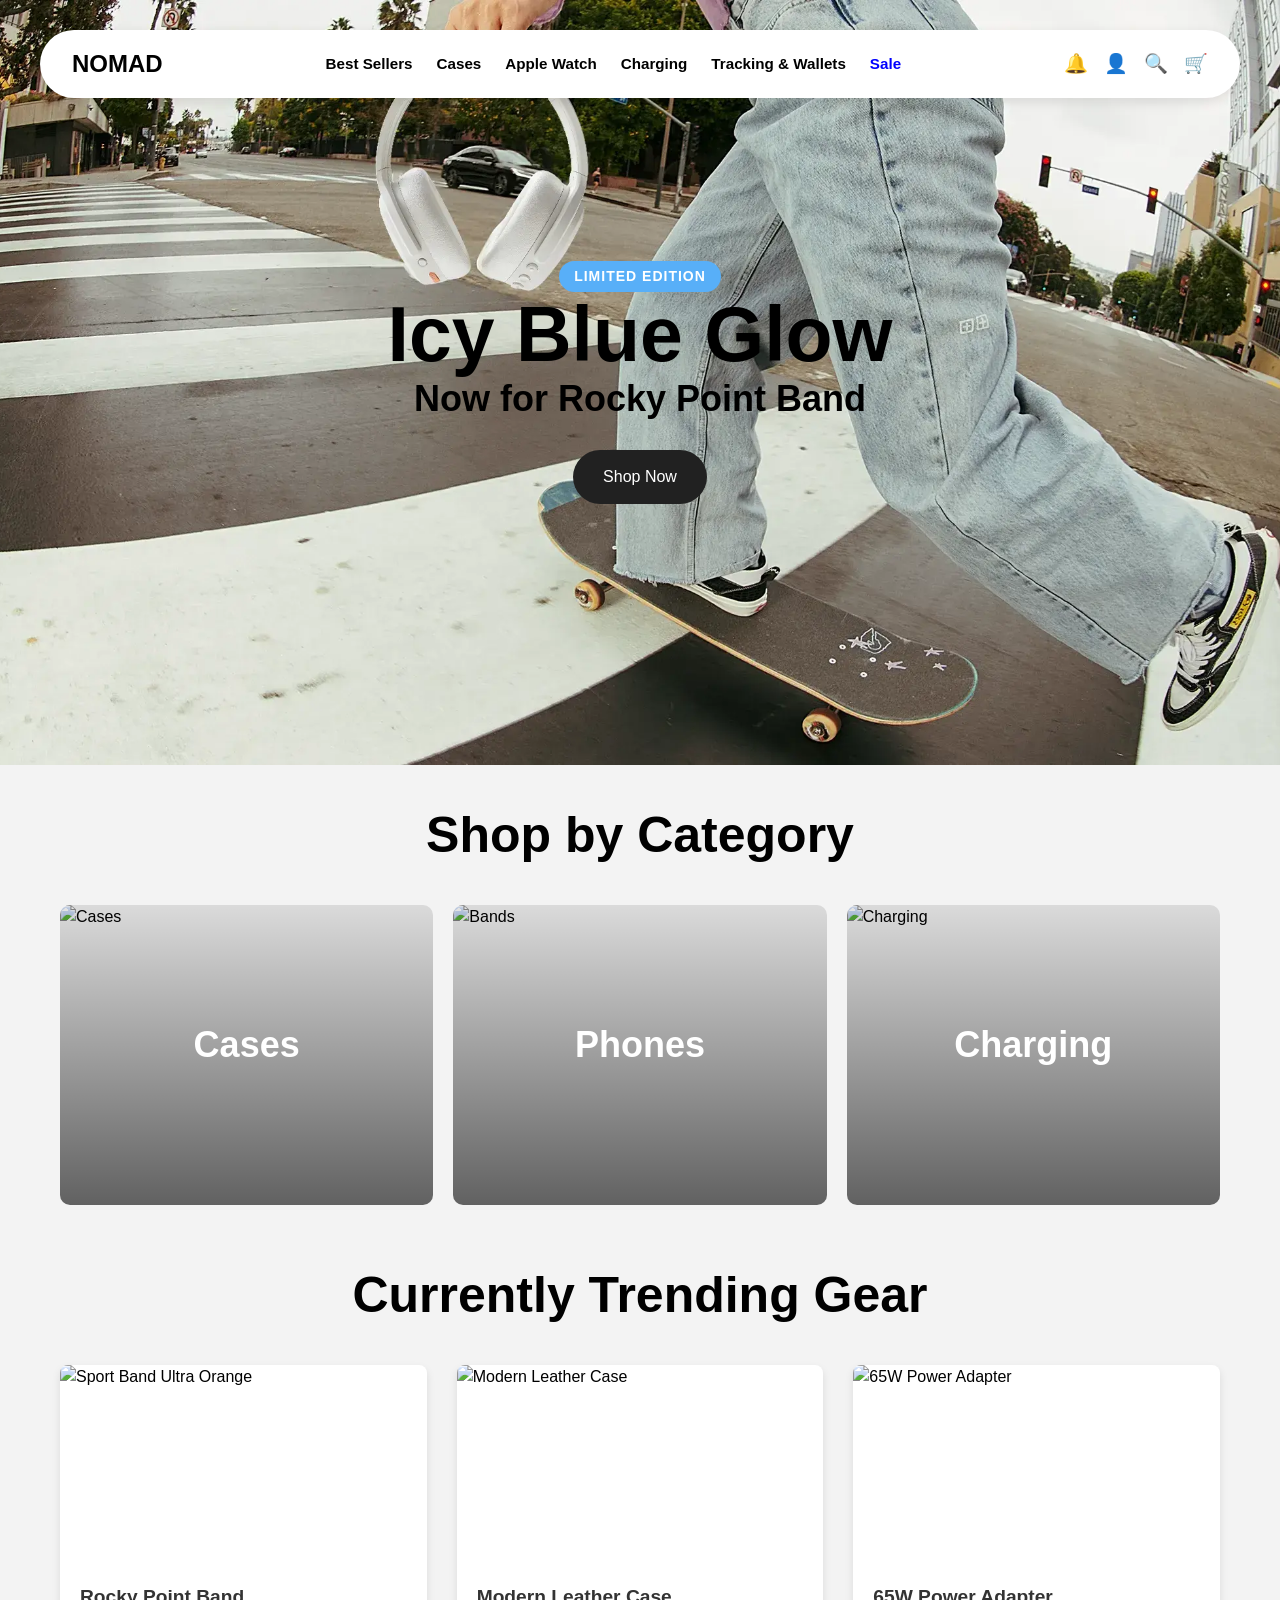
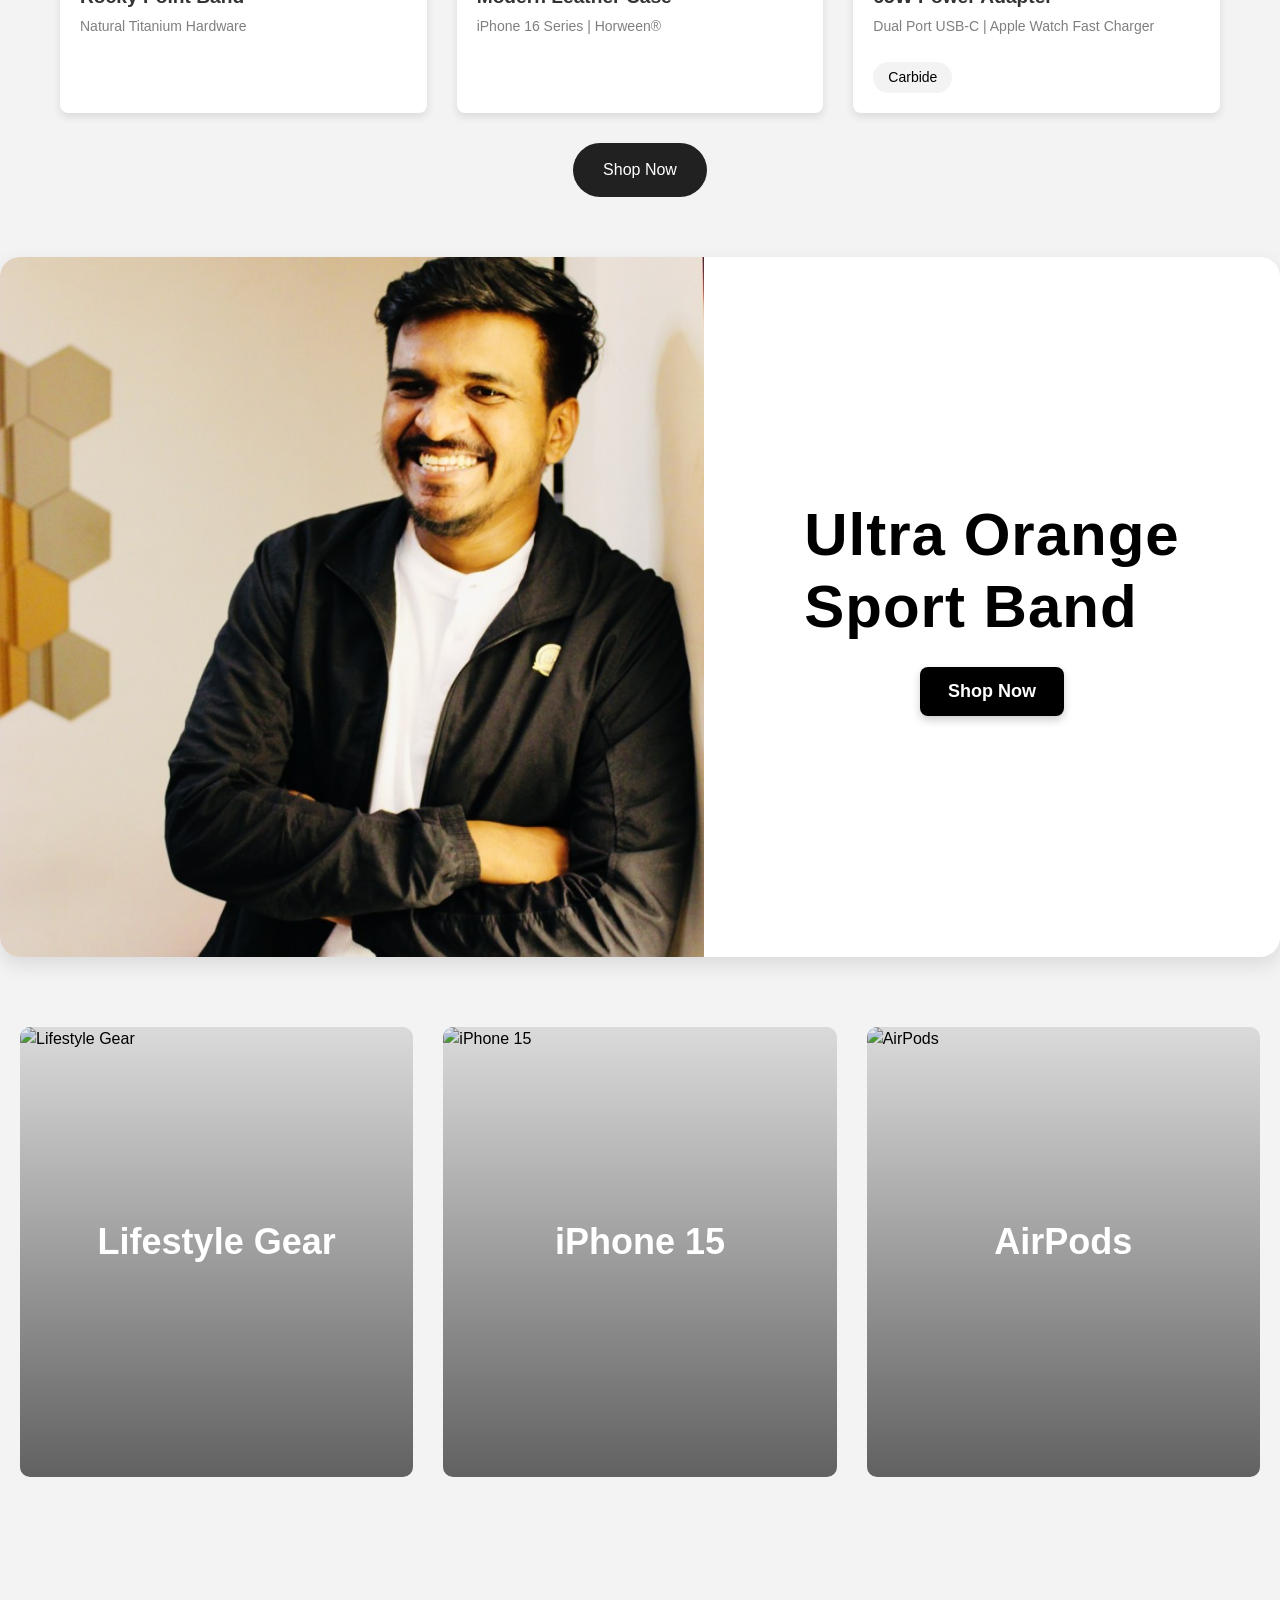
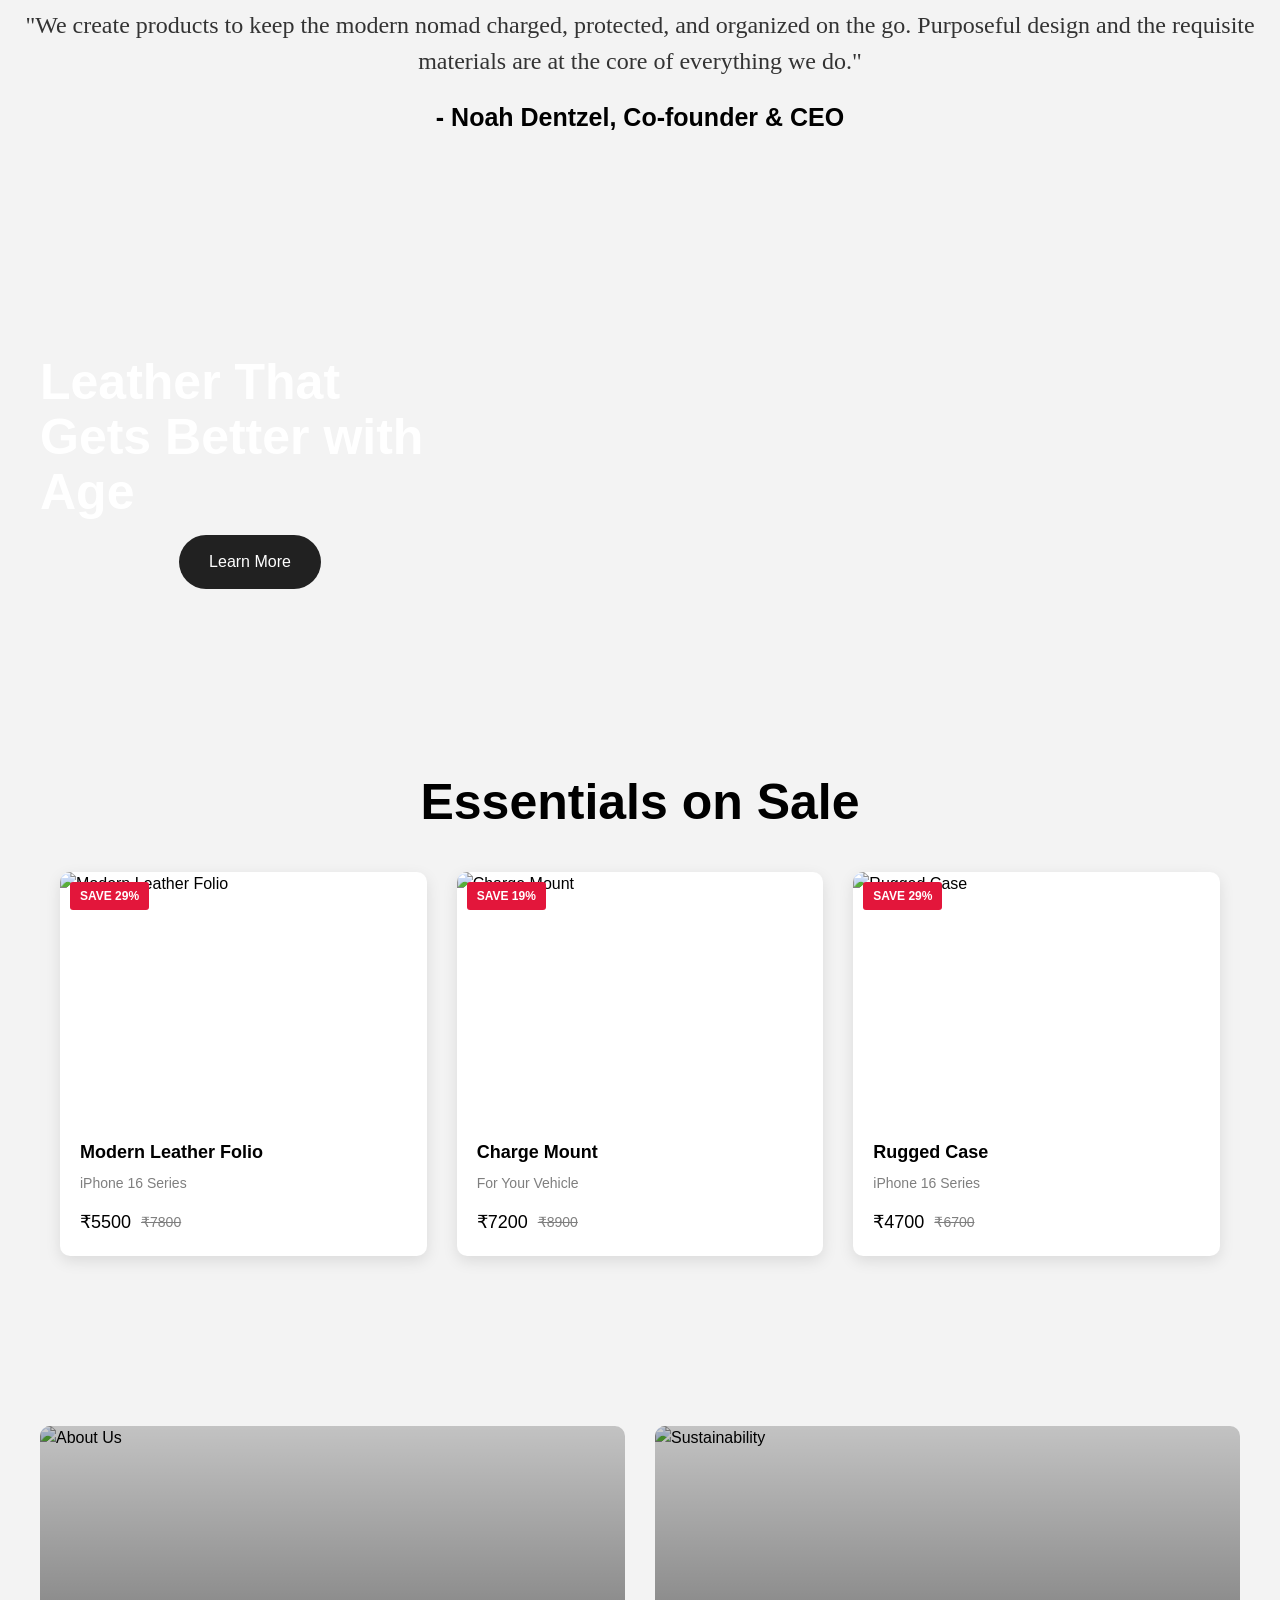
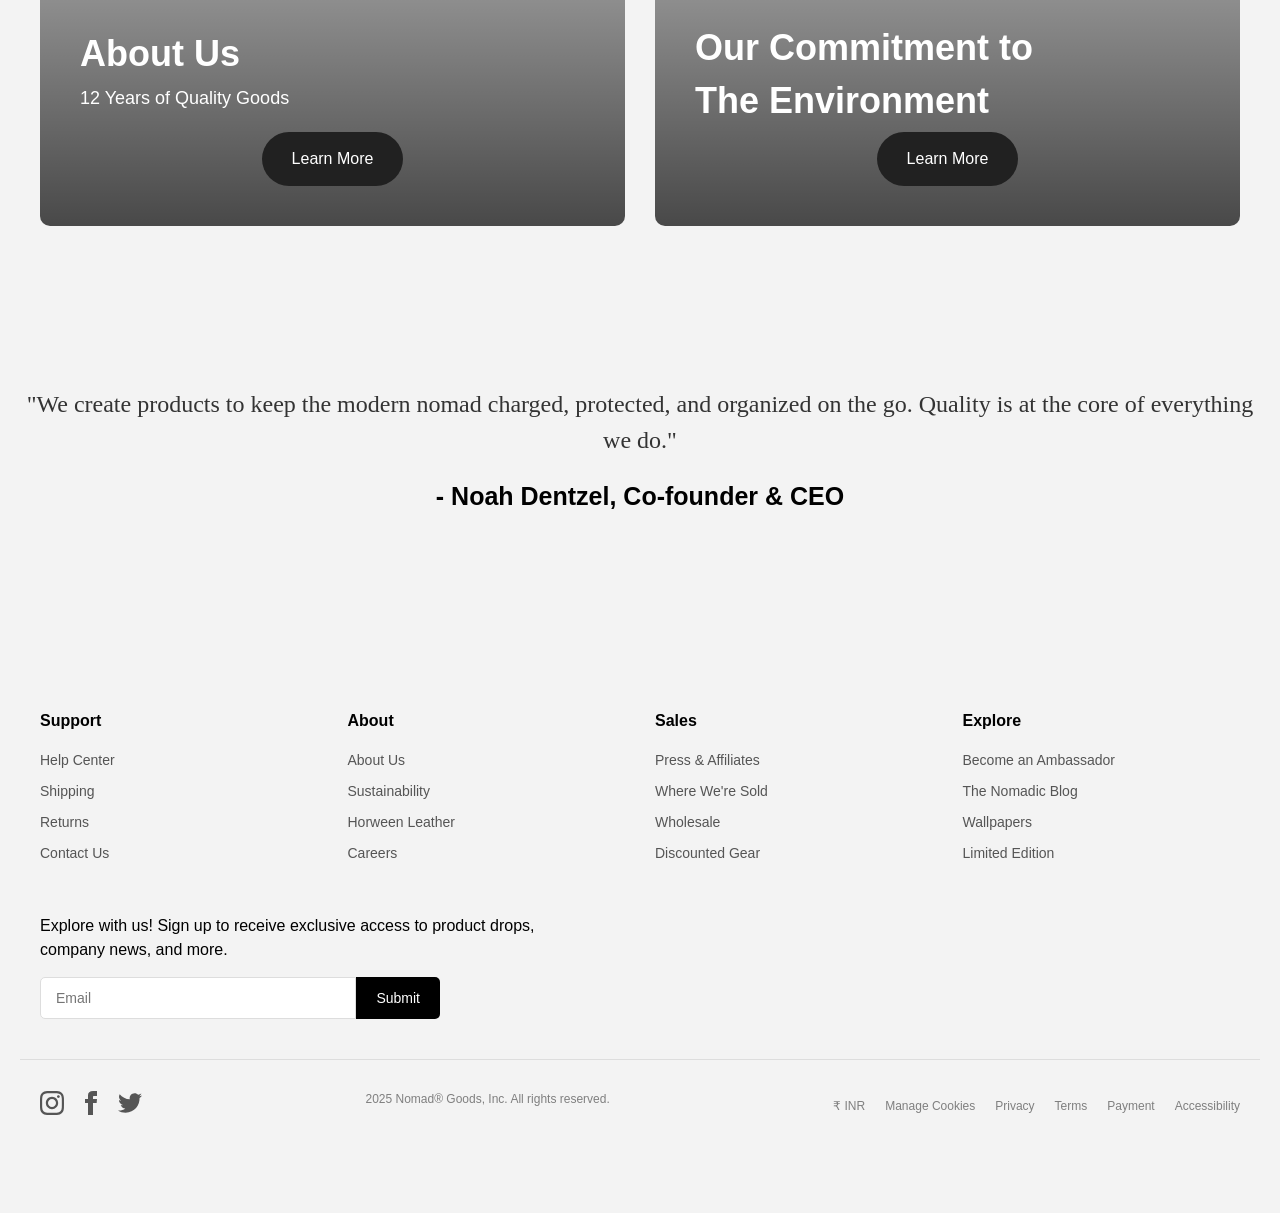
==== commit 6b8fec91: "Merge branch 'main' into saurabh" ====
--- a/index.html
+++ b/index.html
@@ -150,7 +150,26 @@
         </div>
     </section>
 
-    
+ <!-- Quote Section -->
+<section class="quote">
+    <div class="container">
+      <p class="quote-text">
+        "We create products to keep the modern nomad charged, protected, and organized on the go. Purposeful design and the requisite materials are at the core of everything we do."
+      </p>
+      <p class="quote-author">
+        - Noah Dentzel, Co-founder & CEO
+      </p>
+    </div>
+  </section>
+  
+
+    <!-- Leather Banner -->
+    <section class="feature-banner leather">
+        <div class="feature-content">
+            <h2 class="feature-title">Leather That Gets Better with Age</h2>
+            <a href="#" class="btn">Learn More</a>
+        </div>
+    </section>
 
     <!-- Sale Products Section -->
     <section class="section sale-section">
--- a/style.css
+++ b/style.css
@@ -412,7 +412,8 @@
   }
   
   .content-section h2 {
-    font-size: 40px;
+    font-size: 60px;
+    letter-spacing: 1px;
     font-weight: 800;
     margin-bottom: 24px;
   }
@@ -489,6 +490,7 @@
     }
   }
 
+
   /* Feature Banners */
   .feature-banner {
     position: relative;
@@ -531,36 +533,24 @@
   
   /* Category Links Section */
   .category-links {
-    padding: 60px 0;
-    
-  }
-  
+    padding: 10px 0;
+    
+  }
   .links-grid {
     display: grid;
-    grid-template-columns: repeat(3, 1fr);
-    gap: 20px;
-    max-width: 1240px;
+    grid-template-columns: repeat(3, 1fr); 
+    gap: 30px; 
+    max-width: 1640px;
     margin: 0 auto;
     padding: 0 20px;
   }
+  
   
   .link-card {
     position: relative;
     border-radius: 10px;
     overflow: hidden;
-    height: 300px;
-  }
-  
-  .link-card:nth-child(1) {
-    border: 3px solid rgb(85, 94, 69);
-  }
-  
-  .link-card:nth-child(2) {
-    border: 3px solid rgb(231, 78, 73);
-  }
-  
-  .link-card:nth-child(3) {
-    border: 3px solid rgb(88, 175, 248);
+    height: 450px;
   }
   
   .link-image {
@@ -594,40 +584,28 @@
     background-color: rgb(243, 243, 243);
     margin: 40px 0;
   }
-  
+
+  .quote .container {
+    max-width: 1400px; /* Wider layout for 2-line appearance */
+    margin: 0 auto;
+    padding: 0 20px;
+  }
+
   .quote-text {
-    font-size: 28px;
-    max-width: 800px;
-    margin: 0 auto 20px;
-    line-height: 1.4;
-    position: relative;
-    padding: 0 40px;
-  }
-  
-  .quote-text::before {
-    content: '"';
-    position: absolute;
-    left: 0;
-    top: -10px;
-    font-size: 60px;
-    color: rgb(127, 127, 127);
-    font-family: "Gotham-Bold", sans-serif;
-  }
-  
-  .quote-text::after {
-    content: '"';
-    position: absolute;
-    right: 0;
-    bottom: -40px;
-    font-size: 60px;
-    color: rgb(127, 127, 127);
-    font-family: "Gotham-Bold", sans-serif;
-  }
-  
+    font-size: 1.5rem; /* ~28px */
+    line-height: 1.5;
+    font-family: "Georgia", serif;
+    color: #333;
+    margin-bottom: 20px;
+  }
+
   .quote-author {
-    font-size: 18px;
-    font-family: "Gotham-Bold", sans-serif;
-  }
+    font-size: 25px;
+    font-weight: bold;
+    font-family: "Arial", sans-serif;
+    color: #000;
+  }
+
   
   /* About Section */
   .about-section {
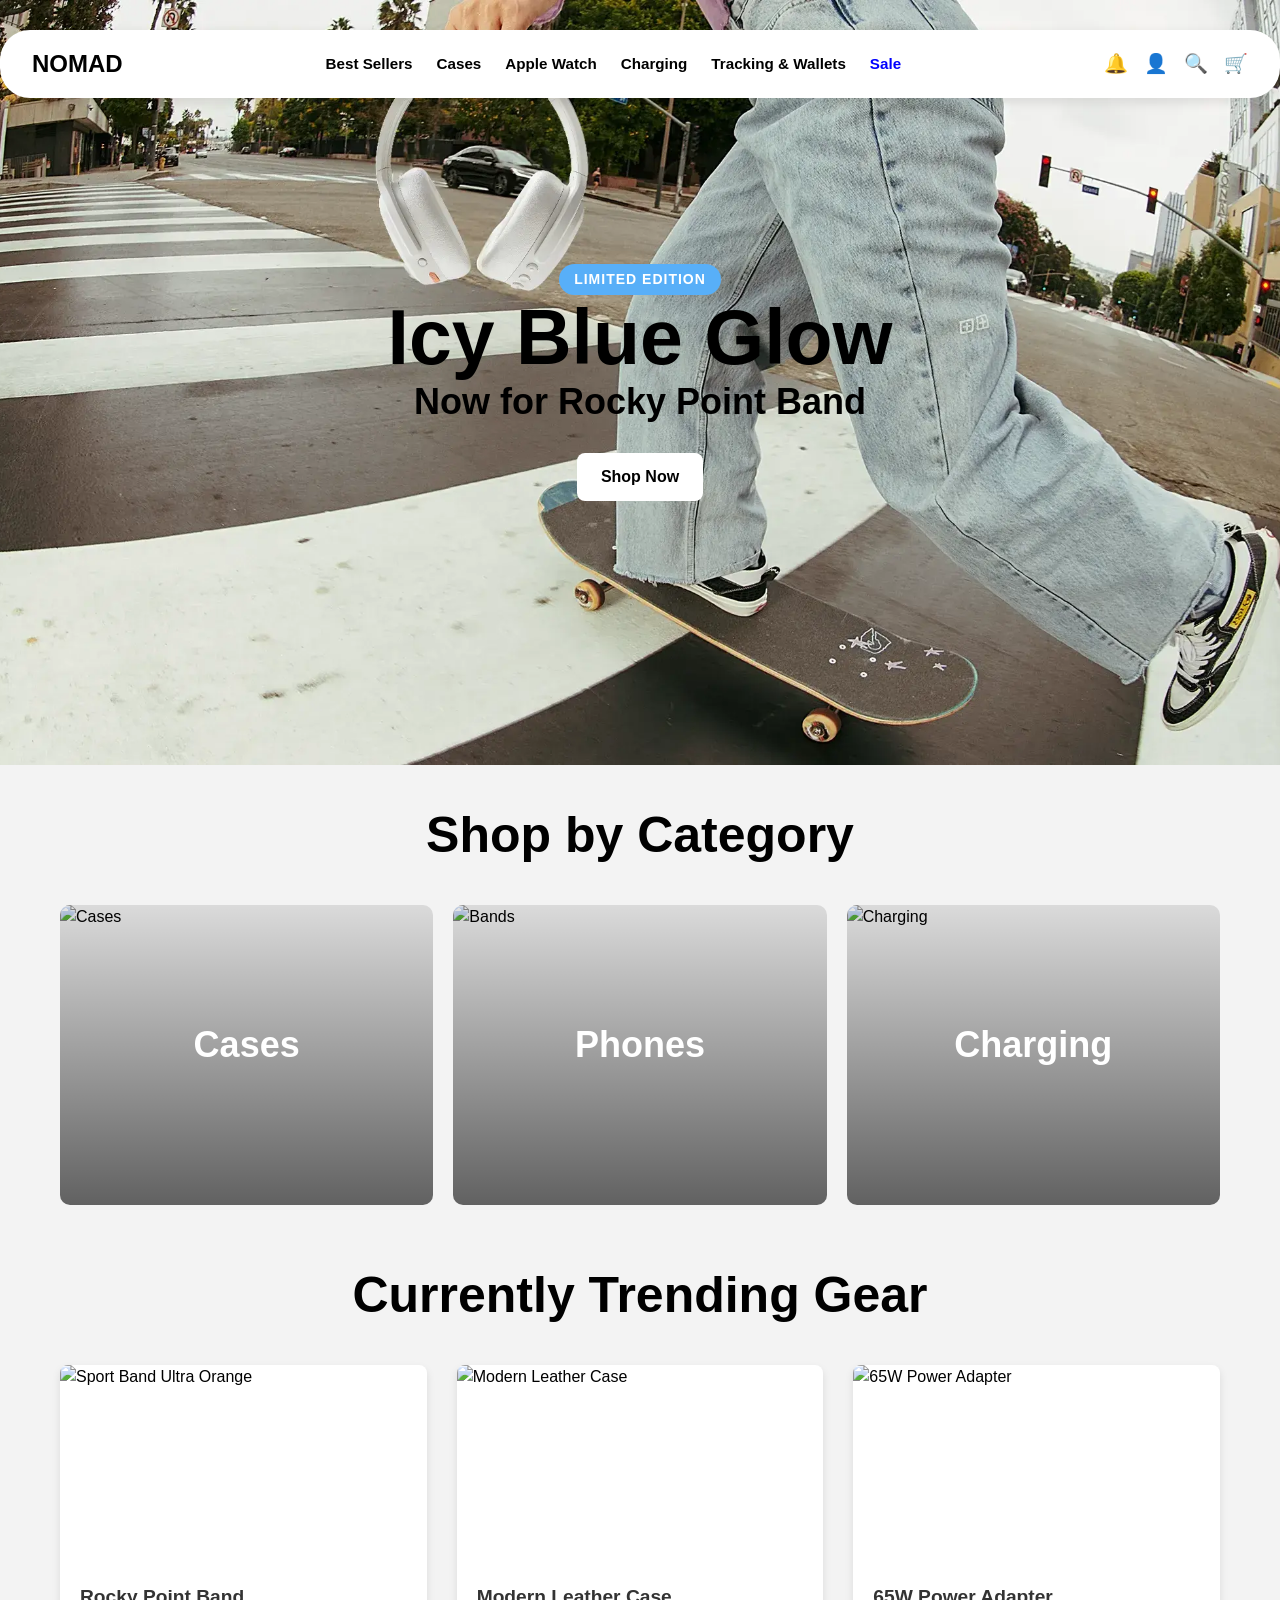
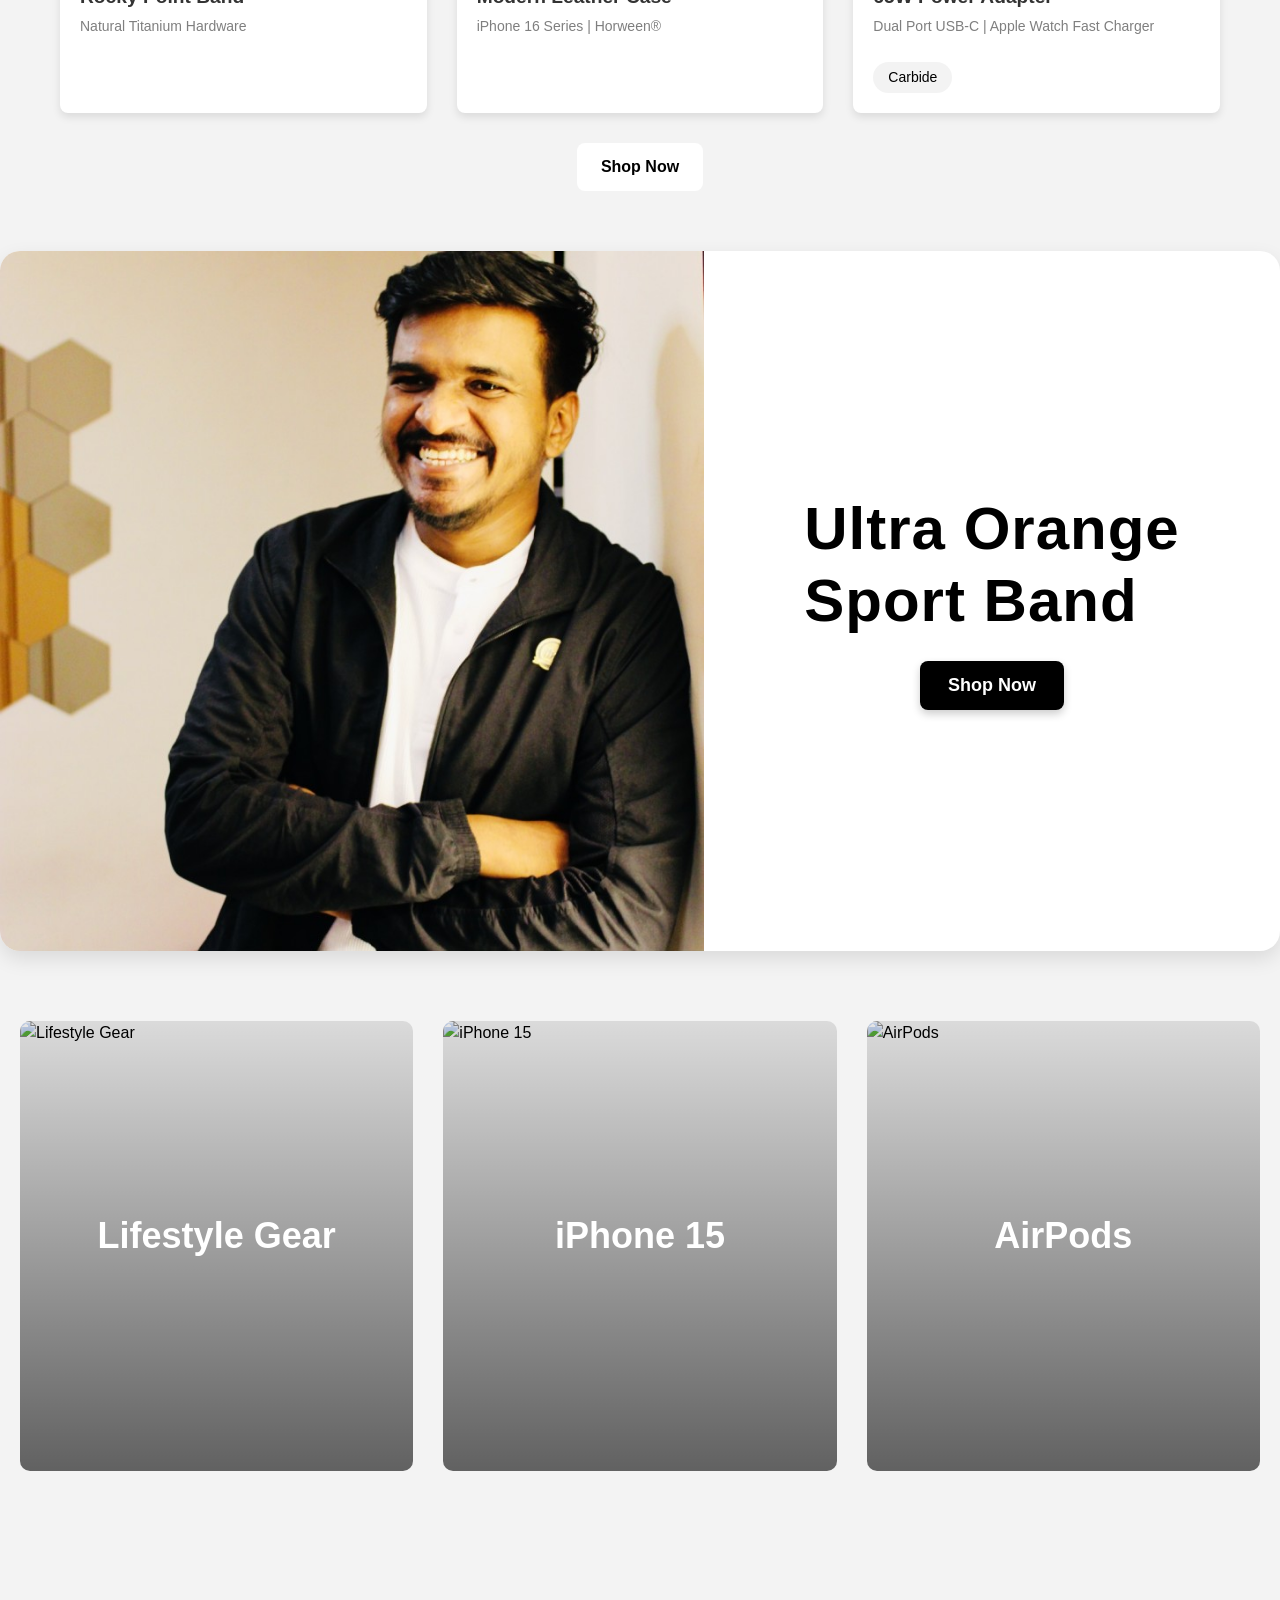
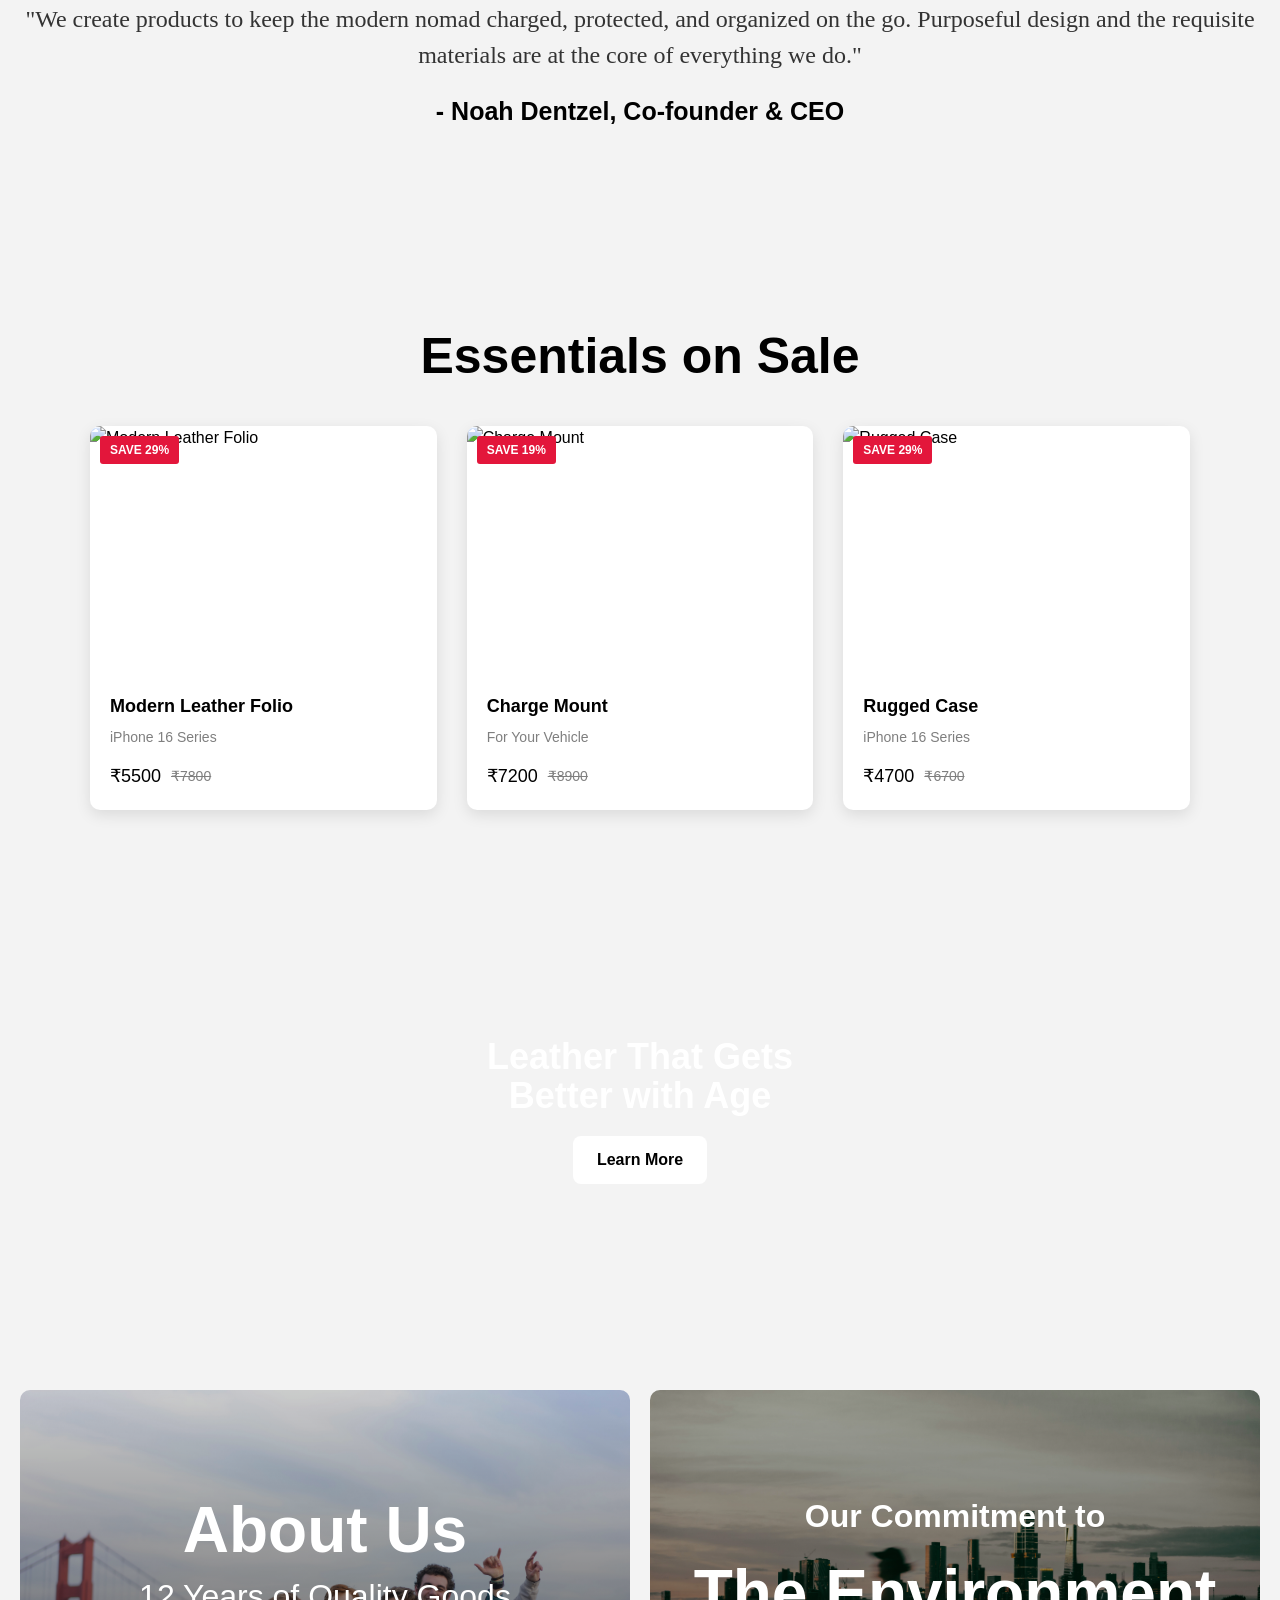
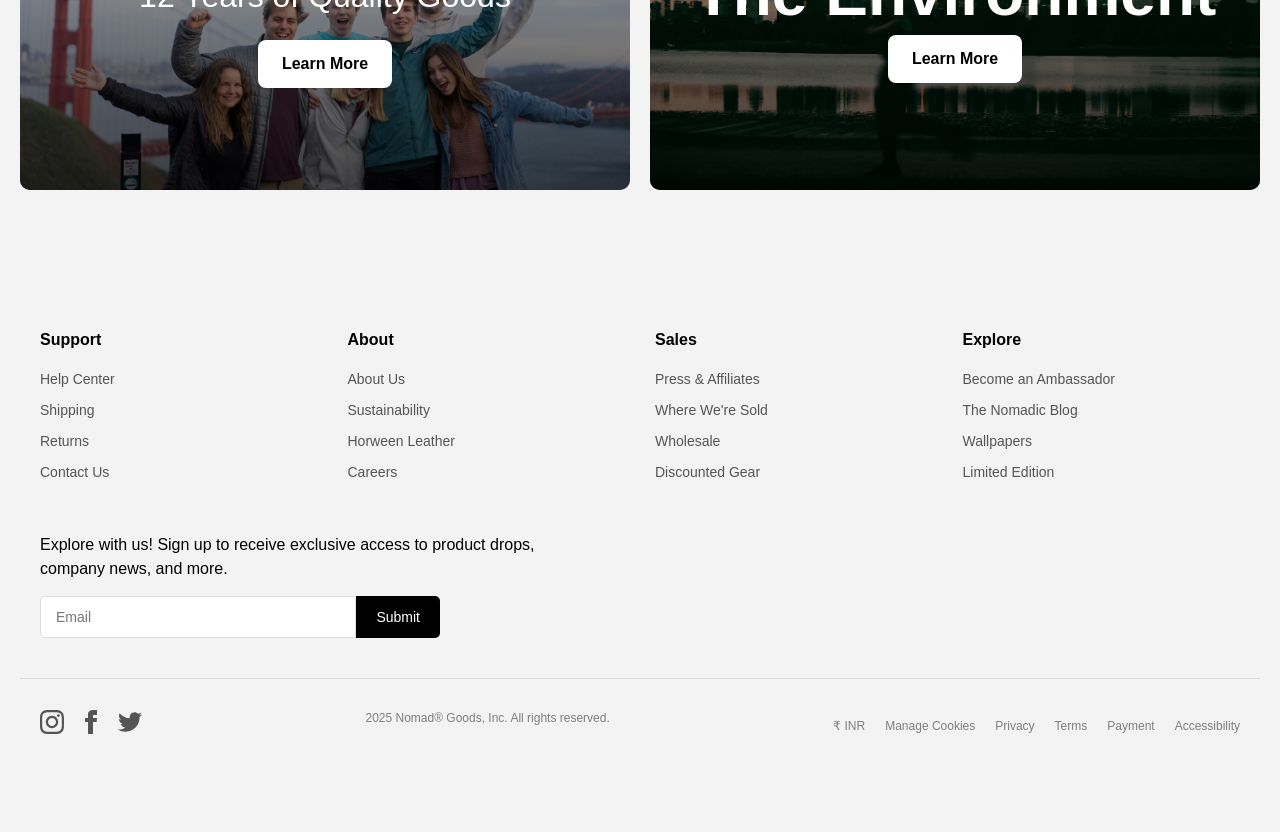
==== commit 893f2e98: "feat: updated layout and images in About & Environment sections" ====
--- a/index.html
+++ b/index.html
@@ -162,6 +162,50 @@
     </div>
   </section>
   
+  <!-- Sale Products Section -->
+  <section class="section sale-section">
+    <div class="container">
+        <h2 class="section-title">Essentials on Sale</h2>
+        <div class="sale-grid">
+            <div class="sale-card">
+                <span class="sale-tag">SAVE 29%</span>
+                <img src="https://imgs.search.brave.com/b4u9F2ZvnCsLWrv9EXyAfcT6ySQe_WWsx98iwJWwL4U/rs:fit:860:0:0:0/g:ce/aHR0cHM6Ly9pLnJl/ZGQuaXQvaTYxd3ox/YzVkb3JjMS5qcGVn" alt="Modern Leather Folio" class="sale-image">
+                <div class="sale-info">
+                    <h3 class="sale-title">Modern Leather Folio</h3>
+                    <p class="sale-subtitle">iPhone 16 Series</p>
+                    <div class="sale-price">
+                        <span class="sale-current">₹5500</span>
+                        <span class="sale-original">₹7800</span>
+                    </div>
+                </div>
+            </div>
+            <div class="sale-card">
+                <span class="sale-tag">SAVE 19%</span>
+                <img src="https://imgs.search.brave.com/Fzrz2VI0PIUPhoJplbsYmF0GxJY0ODfPINhQLfVopdo/rs:fit:860:0:0:0/g:ce/aHR0cHM6Ly93d3cu/bW9iYXJtb3IuY29t/L2Nkbi9zaG9wL2Zp/bGVzL21hZy1mbGV4/LXdjLWtpdC0wMy1X/RUIuanBnP3Y9MTcz/NzQwMjQxNyZ3aWR0/aD0yMDAw" alt="Charge Mount" class="sale-image">
+                <div class="sale-info">
+                    <h3 class="sale-title">Charge Mount</h3>
+                    <p class="sale-subtitle">For Your Vehicle</p>
+                    <div class="sale-price">
+                        <span class="sale-current">₹7200</span>
+                        <span class="sale-original">₹8900</span>
+                    </div>
+                </div>
+            </div>
+            <div class="sale-card">
+                <span class="sale-tag">SAVE 29%</span>
+                <img src="https://imgs.search.brave.com/iOL5EOLcVc5CX-e5Rc-_imcHONfTldt_rri61izbXWE/rs:fit:860:0:0:0/g:ce/aHR0cHM6Ly9jZG4u/c2hvcGlmeS5jb20v/cy9maWxlcy8xLzAw/NzMvMTI4Ni83Mzg3/L3QvNi9hc3NldHMv/aXBob25lMTQtNjdw/cm8xbWFpbi0xNjYx/Nzg5NTAzMDUwLnBu/Zz92PTE2NjE3ODk1/MDY" alt="Rugged Case" class="sale-image">
+                <div class="sale-info">
+                    <h3 class="sale-title">Rugged Case</h3>
+                    <p class="sale-subtitle">iPhone 16 Series</p>
+                    <div class="sale-price">
+                        <span class="sale-current">₹4700</span>
+                        <span class="sale-original">₹6700</span>
+                    </div>
+                </div>
+            </div>
+        </div>           
+    </div>
+</section>
 
     <!-- Leather Banner -->
     <section class="feature-banner leather">
@@ -170,57 +214,13 @@
             <a href="#" class="btn">Learn More</a>
         </div>
     </section>
-
-    <!-- Sale Products Section -->
-    <section class="section sale-section">
-        <div class="container">
-            <h2 class="section-title">Essentials on Sale</h2>
-            <div class="sale-grid">
-                <div class="sale-card">
-                    <span class="sale-tag">SAVE 29%</span>
-                    <img src="https://imgs.search.brave.com/b4u9F2ZvnCsLWrv9EXyAfcT6ySQe_WWsx98iwJWwL4U/rs:fit:860:0:0:0/g:ce/aHR0cHM6Ly9pLnJl/ZGQuaXQvaTYxd3ox/YzVkb3JjMS5qcGVn" alt="Modern Leather Folio" class="sale-image">
-                    <div class="sale-info">
-                        <h3 class="sale-title">Modern Leather Folio</h3>
-                        <p class="sale-subtitle">iPhone 16 Series</p>
-                        <div class="sale-price">
-                            <span class="sale-current">₹5500</span>
-                            <span class="sale-original">₹7800</span>
-                        </div>
-                    </div>
-                </div>
-                <div class="sale-card">
-                    <span class="sale-tag">SAVE 19%</span>
-                    <img src="https://imgs.search.brave.com/Fzrz2VI0PIUPhoJplbsYmF0GxJY0ODfPINhQLfVopdo/rs:fit:860:0:0:0/g:ce/aHR0cHM6Ly93d3cu/bW9iYXJtb3IuY29t/L2Nkbi9zaG9wL2Zp/bGVzL21hZy1mbGV4/LXdjLWtpdC0wMy1X/RUIuanBnP3Y9MTcz/NzQwMjQxNyZ3aWR0/aD0yMDAw" alt="Charge Mount" class="sale-image">
-                    <div class="sale-info">
-                        <h3 class="sale-title">Charge Mount</h3>
-                        <p class="sale-subtitle">For Your Vehicle</p>
-                        <div class="sale-price">
-                            <span class="sale-current">₹7200</span>
-                            <span class="sale-original">₹8900</span>
-                        </div>
-                    </div>
-                </div>
-                <div class="sale-card">
-                    <span class="sale-tag">SAVE 29%</span>
-                    <img src="https://imgs.search.brave.com/iOL5EOLcVc5CX-e5Rc-_imcHONfTldt_rri61izbXWE/rs:fit:860:0:0:0/g:ce/aHR0cHM6Ly9jZG4u/c2hvcGlmeS5jb20v/cy9maWxlcy8xLzAw/NzMvMTI4Ni83Mzg3/L3QvNi9hc3NldHMv/aXBob25lMTQtNjdw/cm8xbWFpbi0xNjYx/Nzg5NTAzMDUwLnBu/Zz92PTE2NjE3ODk1/MDY" alt="Rugged Case" class="sale-image">
-                    <div class="sale-info">
-                        <h3 class="sale-title">Rugged Case</h3>
-                        <p class="sale-subtitle">iPhone 16 Series</p>
-                        <div class="sale-price">
-                            <span class="sale-current">₹4700</span>
-                            <span class="sale-original">₹6700</span>
-                        </div>
-                    </div>
-                </div>
-            </div>           
-        </div>
-    </section>
+    
 
      <!-- About Section -->
      <section class="section about-section">
         <div class="about-grid">
             <div class="about-card">
-                <img src="https://cdn.shopify.com/s/files/1/0239/0512/1472/files/about-us.jpg" alt="About Us" class="about-image">
+                <img src="/assets/about us-1.jpg" alt="About Us" class="about-image">
                 <div class="about-overlay">
                     <h2 class="about-title">About Us</h2>
                     <p class="about-subtitle">12 Years of Quality Goods</p>
@@ -228,24 +228,15 @@
                 </div>
             </div>
             <div class="about-card">
-                <img src="https://cdn.shopify.com/s/files/1/0239/0512/1472/files/sustainability.jpg" alt="Sustainability" class="about-image">
+                <img src="/assets/about-2.jpg" alt="Sustainability" class="about-image">
                 <div class="about-overlay">
-                    <h2 class="about-title">Our Commitment to</h2>
+                    <h2 class="about-subtitle">Our Commitment to</h2>
                     <h2 class="about-title">The Environment</h2>
                     <a href="#" class="btn">Learn More</a>
                 </div>
             </div>
         </div>
     </section>
-
-    <!-- Quote Section -->
-    <section class="quote">
-        <div class="container">
-            <p class="quote-text">"We create products to keep the modern nomad charged, protected, and organized on the go. Quality is at the core of everything we do."</p>
-            <p class="quote-author">- Noah Dentzel, Co-founder & CEO</p>
-        </div>
-    </section>
-
     <!-- Footer -->
     <footer class="footer">
         <div class="footer-grid">
@@ -315,10 +306,7 @@
                 <a href="#" class="footer-bottom-link">Accessibility</a>
             </div>
         </div>
-    </footer>
-
-   
-   
+    </footer>   
 
     <script src="script.js"></script>
 </body>
--- a/style.css
+++ b/style.css
@@ -102,11 +102,11 @@
   }
   
   nav {
-    max-width: 1200px;
+    max-width: 1600px;
     margin: 0 auto;
     padding: 1rem 2rem;
     background: white;
-    border-radius: 999px;
+    border-radius: 30px;
     box-shadow: 0 4px 12px rgba(0, 0, 0, 0.1);
     display: flex;
     align-items: center;
@@ -231,10 +231,7 @@
   .rate-btn {
     margin-top: auto;
   }
-  
-  .btn:hover {
-    background-color: rgb(50, 50, 50);
-  }
+
   
   /* Category Section */
   .categories {
@@ -606,68 +603,9 @@
     color: #000;
   }
 
-  
-  /* About Section */
-  .about-section {
-    padding: 40px 0;
-  }
-  
-  .about-grid {
-    display: grid;
-    grid-template-columns: repeat(2, 1fr);
-    gap: 30px;
-    max-width: 1240px;
-    margin: 0 auto;
-    padding: 0 20px;
-  }
-  
-  .about-card {
-    position: relative;
-    border-radius: 10px;
-    overflow: hidden;
-    height: 400px;
-  }
-  
-  .about-image {
-    width: 100%;
-    height: 100%;
-    object-fit: cover;
-  }
-  
-  .about-overlay {
-    position: absolute;
-    top: 0;
-    left: 0;
-    width: 100%;
-    height: 100%;
-    background: linear-gradient(to bottom, rgba(0,0,0,0.2), rgba(0,0,0,0.7));
-    display: flex;
-    flex-direction: column;
-    align-items: flex-start;
-    justify-content: flex-end;
-    padding: 40px;
-  }
-  
-  .about-title {
-    color: rgb(255, 255, 255);
-    font-size: 36px;
-    margin-bottom: 10px;
-    font-family: "Gotham-Bold", sans-serif;
-    line-height: 1.2;
-  }
-  
-  .about-subtitle {
-    color: rgb(255, 255, 255);
-    font-size: 18px;
-    margin-bottom: 20px;
-    font-family: "Gotham-Book", sans-serif;
-  }
-  
   /* Sale Products Section */
   .sale-section {
-    padding: 60px 0;
     background-color: rgb(243, 243, 243);
-    margin: 40px 0;
   }
   
   .sale-grid {
@@ -675,7 +613,7 @@
     grid-template-columns: repeat(3, 1fr);
     gap: 30px;
     max-width: 1240px;
-    margin: 0 auto 30px;
+    margin: 0 30px;
     padding: 0 20px;
   }
   
@@ -742,6 +680,101 @@
   .text-center {
     text-align: center;
   }
+
+  /* Leather Banner */
+  .feature-banner.leather {
+    position: relative;
+    max-width: 1600px;
+    margin: 40px auto;
+    border-radius: 20px;
+    overflow: hidden;
+    height: 400px; /* Increase height as you want */
+    display: flex;
+    justify-content: center;
+    align-items: center;
+    background-image: url('https://media4.giphy.com/media/v1.Y2lkPTc5MGI3NjExcGIybGhpdHMxaGpna3doNGY3bWNhenR4cG8yc3F2dHB3djhta3ZoYiZlcD12MV9pbnRlcm5hbF9naWZfYnlfaWQmY3Q9Zw/3r4tIL7iYf5NHSxiaY/giphy.gif');
+    background-size: cover;
+    background-position: center;
+    background-repeat: no-repeat;
+    color: white;
+    text-align: center;
+  }
+  
+  .feature-title {
+    font-size: 36px;
+    align-items: center;
+    font-weight: 800;
+    margin-bottom: 20px;
+  }
+  
+  .btn {
+    display: inline-block;
+    background-color: white;
+    color: black;
+    padding: 12px 24px;
+    border-radius: 8px;
+    text-decoration: none;
+    font-weight: 600;
+    transition: background-color 0.2s ease;
+  }
+  
+  /* About Section */
+  .about-section {
+    padding: 40px 0;
+  }
+  
+  .about-grid {
+    display: grid;
+    grid-template-columns: repeat(2, 1fr);
+    gap: 20px;
+    max-width: 1640px;
+    margin: 0 auto;
+    padding: 0 20px;
+  }
+  
+  .about-card {
+    position: relative;
+    border-radius: 10px;
+    overflow: hidden;
+    height: 400px;
+    
+  }
+  
+  .about-image {
+    width: 100%;
+    height: 100%;
+    object-fit: cover;
+  }
+  
+  .about-overlay {
+    position: absolute;
+    top: 0;
+    left: 0;
+    width: 100%;
+    height: 100%;
+    background: linear-gradient(to bottom, rgba(0,0,0,0.2), rgba(0,0,0,0.7));
+    display: flex;
+    flex-direction: column;
+    align-items: center;
+    justify-content: center;
+    padding: 40px;
+  }
+  
+  .about-title {
+    color: rgb(255, 255, 255);
+    font-size: 4rem;
+    margin-bottom: 3px;
+    font-family: "Gotham-Bold", sans-serif;
+    line-height: 1.2;
+  }
+  
+  .about-subtitle {
+    color: rgb(255, 255, 255);
+    font-size: 2rem;
+    margin-bottom: 20px;
+    font-family: "Gotham-Bold", sans-serif;
+  }
+  
   
   /* Footer */
   .footer {
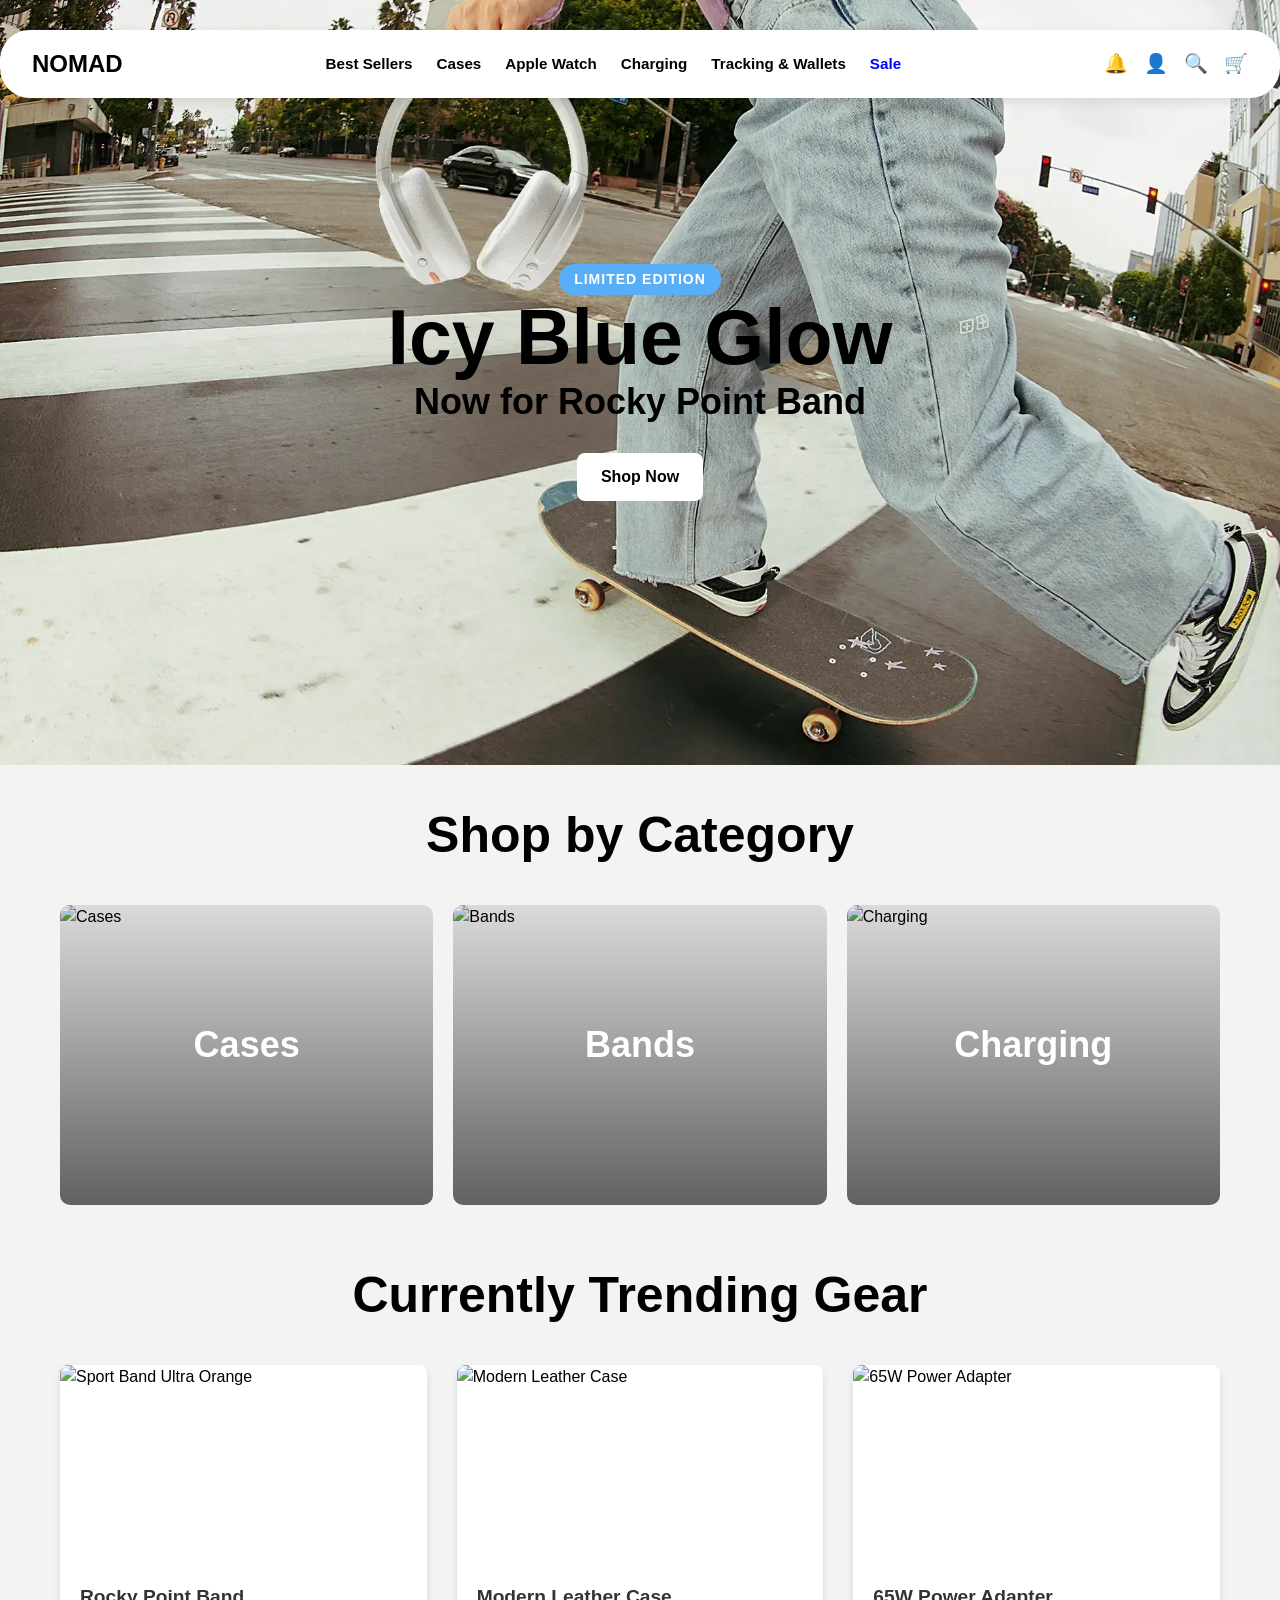
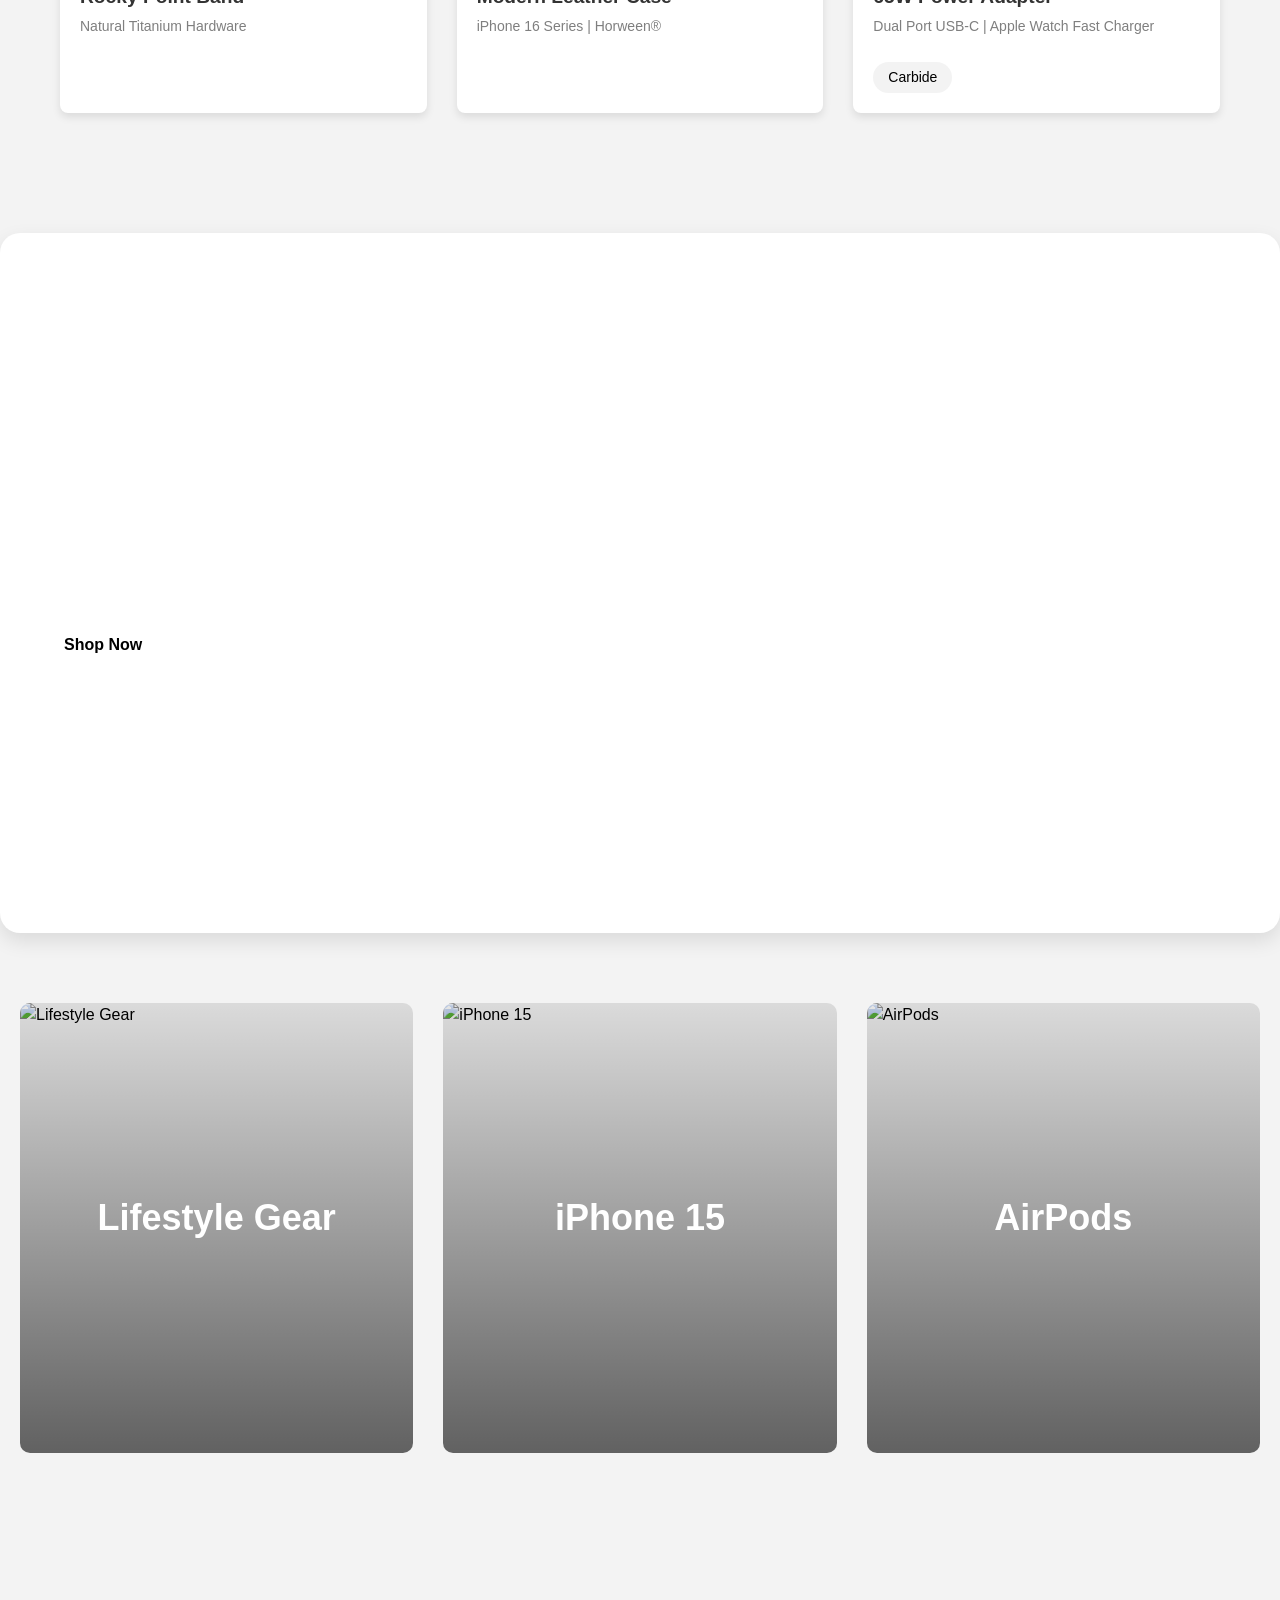
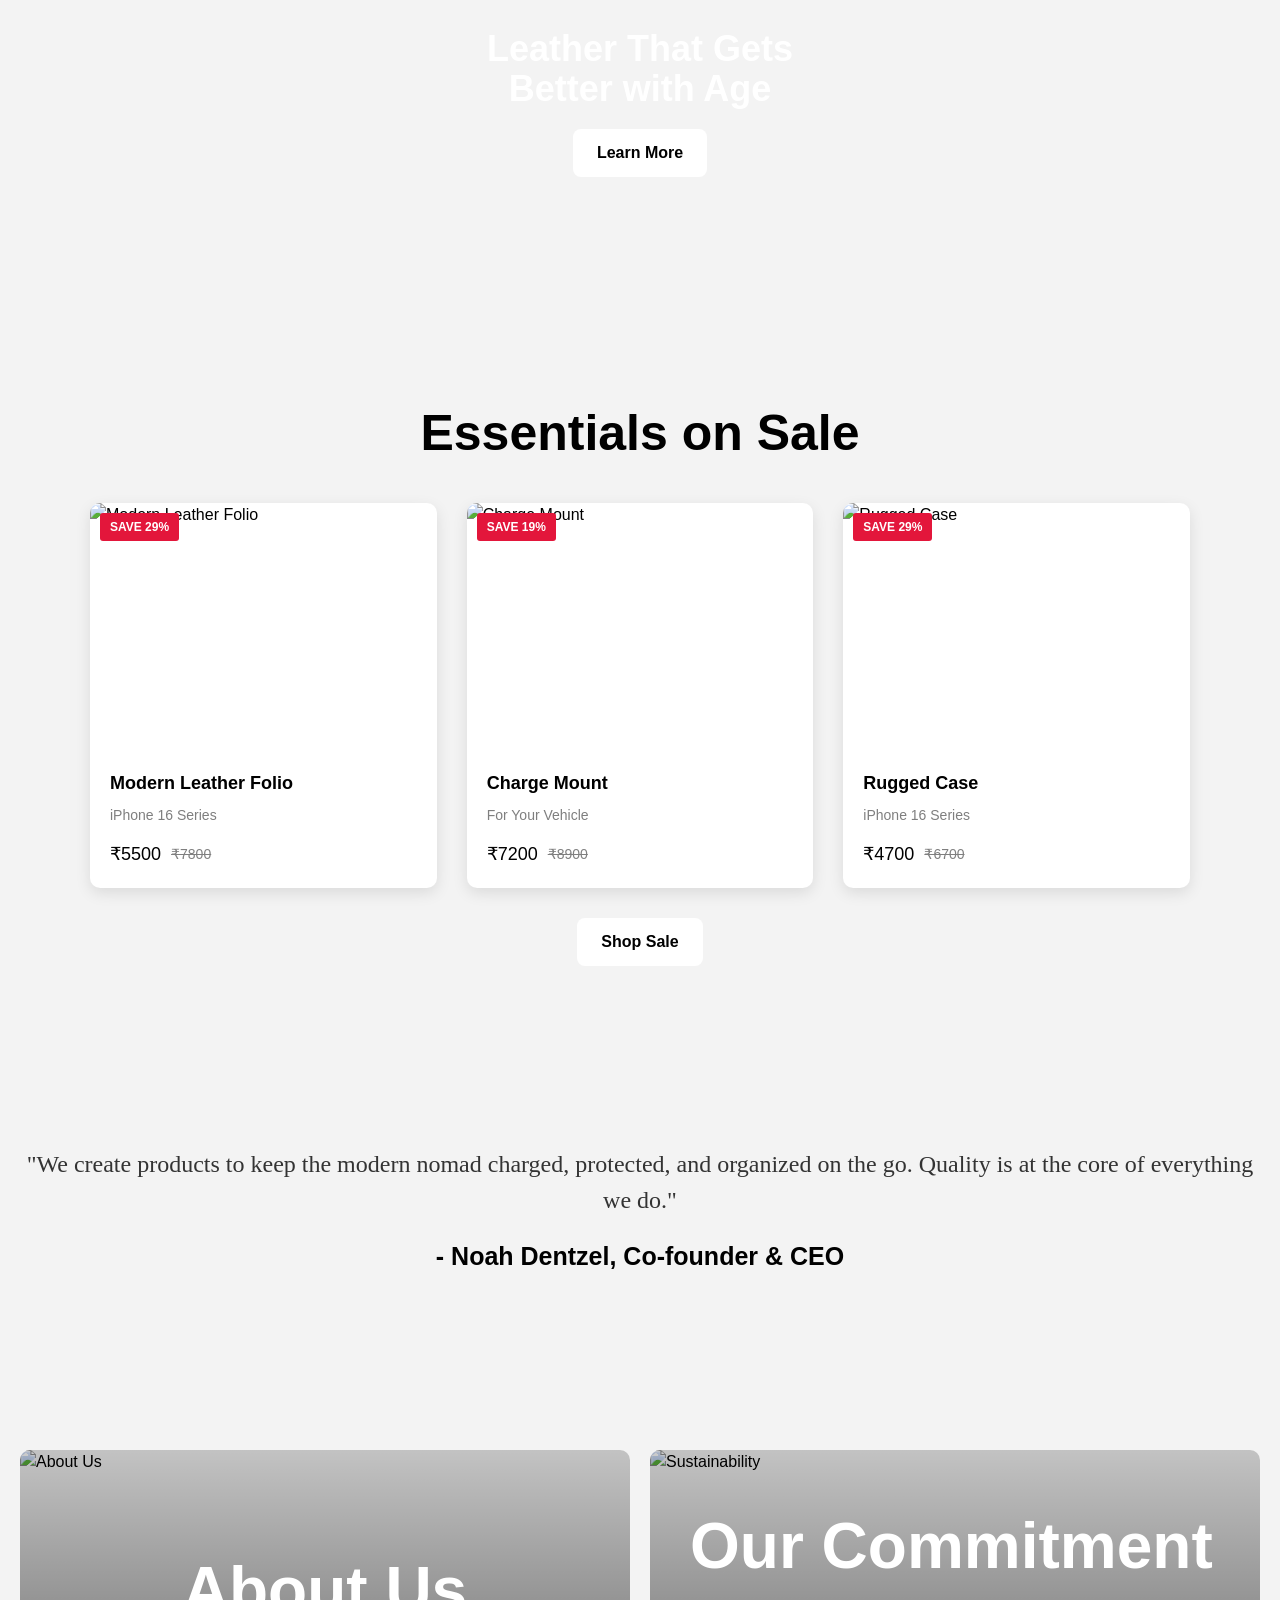
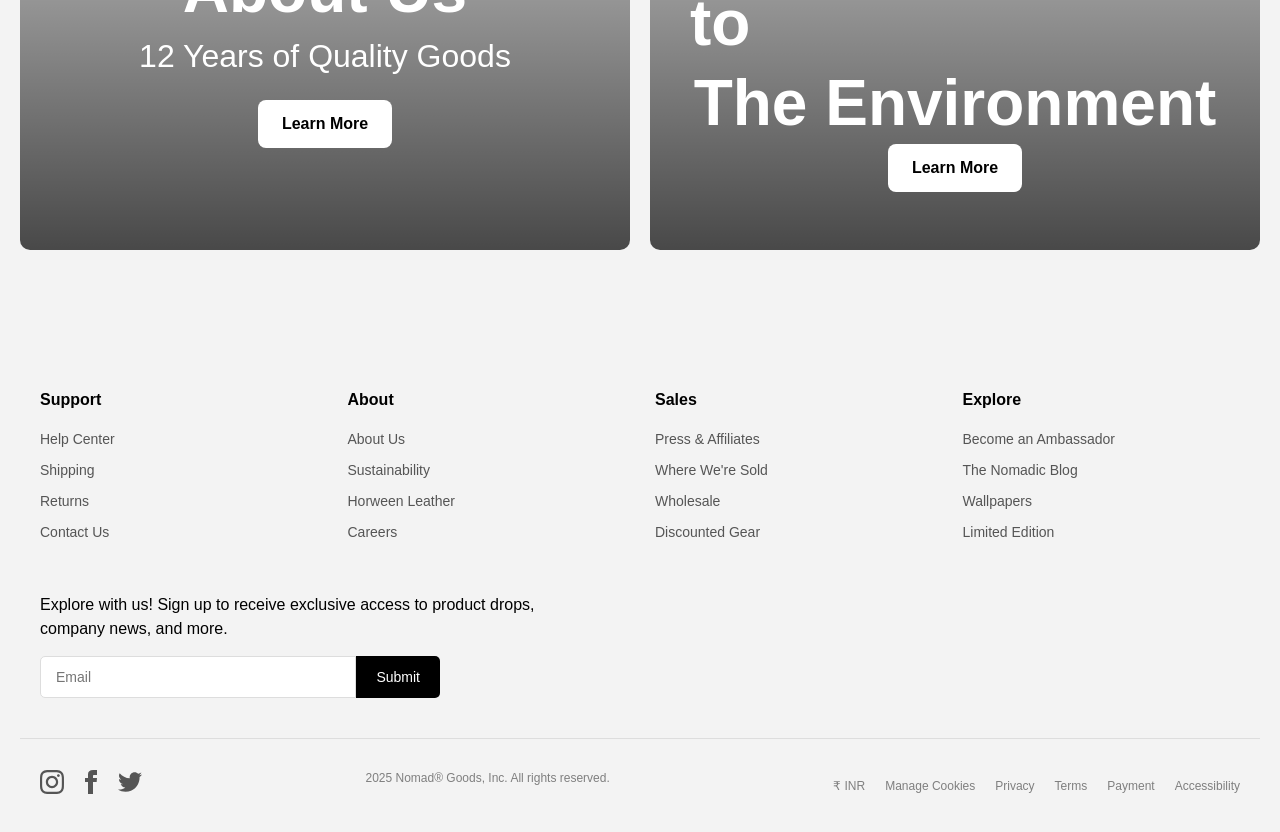
==== commit d76c3450: "Update index.html Co-authored-by: Copilot <175728472+Copilot@users.noreply.github.com>" ====
--- a/index.html
+++ b/index.html
@@ -7,6 +7,7 @@
     <link rel="stylesheet" href="style.css">
     <!-- Google Fonts placeholder - would need to be replaced with actual font imports -->
     <link href="https://fonts.googleapis.com/css2?family=Roboto:wght@300;400;500;700&display=swap" rel="stylesheet">
+    <script src="https://cdn.jsdelivr.net/npm/chart.js" defer></script>
 </head>
 <body>
     <!-- Cookie Banner - Hidden as per requirements -->
@@ -54,19 +55,19 @@
             <h2 class="section-title">Shop by Category</h2>
             <div class="category-grid">
                 <a href="#" class="category-card">
-                    <img src="https://imgs.search.brave.com/ov9PBjnkIsq-RH9JcQtdy2VLMEGFYQFSuDiYuJ6FUnQ/rs:fit:860:0:0:0/g:ce/aHR0cHM6Ly9tZWRp/YS5pc3RvY2twaG90/by5jb20vaWQvOTAz/MzA1NTg2L3Bob3Rv/L3doaXRlLW1vYmls/ZS1jb3Zlci1vbi1w/aW5rLWJhY2tkcm9w/cy1ibGFuay1waG9u/ZS1jYXNlLWZvci1w/cmludGluZy5qcGc_/cz02MTJ4NjEyJnc9/MCZrPTIwJmM9RWZV/VTg1QnNUdGFoSFZN/NGlGRnIwWVM5NUJV/NEdBVk5vQnpYS20x/Q3BlZz0" alt="Cases" class="category-image">
+                    <img src="https://cdn.shopify.com/s/files/1/0239/0512/1472/files/category-cases.jpg" alt="Cases" class="category-image">
                     <div class="category-overlay">
                         <h3 class="category-title">Cases</h3>
                     </div>
                 </a>
                 <a href="#" class="category-card">
-                    <img src="https://imgs.search.brave.com/XZHaR6v-2QXM6tCwYVRjfrXuFacjxCX6YtvmQqL4DUo/rs:fit:860:0:0:0/g:ce/aHR0cHM6Ly9tZWRp/YS5pc3RvY2twaG90/by5jb20vaWQvMTE3/NzUyODgyMy9waG90/by9hcHBsZS1jb21w/dXRlcnMtaXBob25l/LTExLTExLXByby1h/bmQtcHJvLW1heC1n/b2VzLW9uLXNhbGUu/anBnP3M9NjEyeDYx/MiZ3PTAmaz0yMCZj/PUs4SmU3MkF6ZlJM/OXYwUFlQVXBYWFY0/ekxMRTAwRFNnN1Rv/c0djVVZocU09" alt="Bands" class="category-image">
+                    <img src="https://cdn.shopify.com/s/files/1/0239/0512/1472/files/category-bands.jpg" alt="Bands" class="category-image">
                     <div class="category-overlay">
-                        <h3 class="category-title">Phones</h3>
+                        <h3 class="category-title">Bands</h3>
                     </div>
                 </a>
                 <a href="#" class="category-card">
-                    <img src="https://imgs.search.brave.com/avSCWxOXQQ5kaO_e51ip2TQClF7EVmpTKdk7Hxklh1s/rs:fit:860:0:0:0/g:ce/aHR0cHM6Ly90My5m/dGNkbi5uZXQvanBn/LzA1LzA3Lzc5LzAy/LzM2MF9GXzUwNzc5/MDIwMV9yaFdqbHp2/ZlFCbVRUc3hoRllY/UktRd0VqcTNLZURL/ay5qcGc" alt="Charging" class="category-image">
+                    <img src="https://cdn.shopify.com/s/files/1/0239/0512/1472/files/category-charging.jpg" alt="Charging" class="category-image">
                     <div class="category-overlay">
                         <h3 class="category-title">Charging</h3>
                     </div>
@@ -76,27 +77,26 @@
     </section>
 
     <!-- Trending Products Section -->
-
     <section class="section trending">
         <div class="container">
             <h2 class="section-title">Currently Trending Gear</h2>
             <div class="product-grid">
                 <div class="product-card">
-                    <img src="https://imgs.search.brave.com/u4UcgEK3oP2I5Zrhn868fa2a-zlunEukEEXpn8zy8vE/rs:fit:860:0:0:0/g:ce/aHR0cHM6Ly9wcmV2/aWV3LnJlZGQuaXQv/bm9tYWQtcm9ja3kt/cG9pbnQtYmFuZC12/MC1oaDAzam5jeWRl/bmQxLmpwZz93aWR0/aD02NDAmY3JvcD1z/bWFydCZhdXRvPXdl/YnAmcz0zODU1N2Qx/M2JjMjYwNmJjZWRh/ZTgyNzZmMDQ2YjA0/OGY3MGEzZDI3" alt="Sport Band Ultra Orange" class="product-image">
+                    <img src="https://cdn.shopify.com/s/files/1/0239/0512/1472/products/Sport_Band_Ultra_Orange_Front_View.jpg" alt="Sport Band Ultra Orange" class="product-image">
                     <div class="product-info">
                         <h3 class="product-title">Rocky Point Band</h3>
                         <p class="product-subtitle">Natural Titanium Hardware</p>
                     </div>
                 </div>
                 <div class="product-card">
-                    <img src="https://imgs.search.brave.com/1yht_GChNjhyb67TJSeULATDoxIot8SuHwGxVLw_ixo/rs:fit:860:0:0:0/g:ce/aHR0cHM6Ly9wcmV2/aWV3LnJlZGQuaXQv/ZXhwZXJpZW5jZS13/aXRoLW5vbWFkLW1v/ZGVybi1sZWF0aGVy/LWNhc2UtaXBob25l/LTE1cHJvLW1heC12/MC1pNjF3ejFjNWRv/cmMxLmpwZWc_d2lk/dGg9NjQwJmNyb3A9/c21hcnQmYXV0bz13/ZWJwJnM9Nzg2ZDZj/ZDcxYjUwMzEzMzJh/ZDFlMjMxODg4ZjVl/NGNhMzA4MjY3OA" alt="Modern Leather Case" class="product-image">
+                    <img src="https://cdn.shopify.com/s/files/1/0239/0512/1472/products/Modern_Leather_Case_iPhone_15_Pro_Max_Rustic_Brown_Front_View.jpg" alt="Modern Leather Case" class="product-image">
                     <div class="product-info">
                         <h3 class="product-title">Modern Leather Case</h3>
                         <p class="product-subtitle">iPhone 16 Series | Horween®</p>
                     </div>
                 </div>
                 <div class="product-card">
-                    <img src="https://imgs.search.brave.com/xh6SQeVKLO-WPMFidy3FwVAx2llJLfptP6XxAa2htPc/rs:fit:860:0:0:0/g:ce/aHR0cHM6Ly93d3cu/cGhpaG9uZy5jb20v/d3AtY29udGVudC91/cGxvYWRzL0FBMTBL/LTMwMHgyMjcucG5n" alt="65W Power Adapter" class="product-image">
+                    <img src="https://cdn.shopify.com/s/files/1/0239/0512/1472/products/65W_Power_Adapter_Carbide_Front_View.jpg" alt="65W Power Adapter" class="product-image">
                     <div class="product-info">
                         <h3 class="product-title">65W Power Adapter</h3>
                         <p class="product-subtitle">Dual Port USB-C | Apple Watch Fast Charger</p>
@@ -104,108 +104,41 @@
                     </div>
                 </div>
             </div>
-            <div class="button-wrapper">
-                <a href="#" class="btn">Shop Now</a>
-            </div>  
-
-        </div>
-        
-
-
-       
+        </div>
+    </section>
+
     <!-- Ultra Orange Banner -->
-    <div class="feature-banner orange">
-        <div class="image-section">
-          <img src="./assets/swapnil-sir.jpeg" alt="Ultra Orange Sport Band" />
-
-        </div>
-        <div class="content-section">
-          <h2>Ultra Orange<br />Sport Band</h2>
-          <button>Shop Now</button>
-        </div>
-      </div>
-
-    
+    <section class="feature-banner orange">
+        <div class="feature-content">
+            <h2 class="feature-title">Ultra Orange</h2>
+            <h3 class="feature-subtitle">Sport Band</h3>
+            <a href="#" class="btn">Shop Now</a>
+        </div>
+    </section>
+
     <!-- Category Links Section -->
     <section class="section category-links">
         <div class="links-grid">
             <a href="#" class="link-card">
-                <img src="https://imgs.search.brave.com/lUN1aCtHErPuTuufkst-NGWX8HBQ_UDsV4Q9VrpKVto/rs:fit:860:0:0:0/g:ce/aHR0cHM6Ly9zaG90/a2l0LmNvbS93cC1j/b250ZW50L3VwbG9h/ZHMvMjAyMS8wMS9M/aWZlc3R5bGUtUGhv/dG9ncmFwaHktMS5q/cGc" alt="Lifestyle Gear" class="link-image">
+                <img src="https://cdn.shopify.com/s/files/1/0239/0512/1472/files/lifestyle-gear.jpg" alt="Lifestyle Gear" class="link-image">
                 <div class="link-overlay">
                     <h3 class="link-title">Lifestyle Gear</h3>
                 </div>
             </a>
             <a href="#" class="link-card">
-                <img src="https://imgs.search.brave.com/uY6kiUBZbI9tJvyM-UAw8tYup8dvATRrxXQwpKt9oRQ/rs:fit:860:0:0:0/g:ce/aHR0cHM6Ly9pbWFn/ZXMubWFjcnVtb3Jz/LmNvbS90L25MekhK/ekkwdF9jcWRyS3pr/U1dCWlBtTGtCMD0v/NDAweDAvYXJ0aWNs/ZS1uZXcvMjAyMi8w/NS9pcGhvbmUtMTUt/c2l6ZXMuanBnP2xv/c3N5" alt="iPhone 15" class="link-image">
+                <img src="https://cdn.shopify.com/s/files/1/0239/0512/1472/files/iphone-15.jpg" alt="iPhone 15" class="link-image">
                 <div class="link-overlay">
                     <h3 class="link-title">iPhone 15</h3>
                 </div>
             </a>
             <a href="#" class="link-card">
-                <img src="https://imgs.search.brave.com/0dBX-Zm-MQf_NgH7U_zcb8P4El60cUTgsPW7XaaZ8B0/rs:fit:860:0:0:0/g:ce/aHR0cHM6Ly9tZWRp/YS5pc3RvY2twaG90/by5jb20vaWQvMTI0/ODU0NDA0OS9waG90/by9haXJwb2RzLXB1/dC1vbi1hcHBsZS1t/YWNib29rLXByby5q/cGc_cz02MTJ4NjEy/Jnc9MCZrPTIwJmM9/ZjJibWxxMUVqaVlN/bWtqS0N1Y1VTdnF6/MlA4V1N1MDlDSF9N/X2xaV0pjOD0" alt="AirPods" class="link-image">
+                <img src="https://cdn.shopify.com/s/files/1/0239/0512/1472/files/airpods.jpg" alt="AirPods" class="link-image">
                 <div class="link-overlay">
                     <h3 class="link-title">AirPods</h3>
                 </div>
             </a>
         </div>
     </section>
-
- <!-- Quote Section -->
-<section class="quote">
-    <div class="container">
-      <p class="quote-text">
-        "We create products to keep the modern nomad charged, protected, and organized on the go. Purposeful design and the requisite materials are at the core of everything we do."
-      </p>
-      <p class="quote-author">
-        - Noah Dentzel, Co-founder & CEO
-      </p>
-    </div>
-  </section>
-  
-  <!-- Sale Products Section -->
-  <section class="section sale-section">
-    <div class="container">
-        <h2 class="section-title">Essentials on Sale</h2>
-        <div class="sale-grid">
-            <div class="sale-card">
-                <span class="sale-tag">SAVE 29%</span>
-                <img src="https://imgs.search.brave.com/b4u9F2ZvnCsLWrv9EXyAfcT6ySQe_WWsx98iwJWwL4U/rs:fit:860:0:0:0/g:ce/aHR0cHM6Ly9pLnJl/ZGQuaXQvaTYxd3ox/YzVkb3JjMS5qcGVn" alt="Modern Leather Folio" class="sale-image">
-                <div class="sale-info">
-                    <h3 class="sale-title">Modern Leather Folio</h3>
-                    <p class="sale-subtitle">iPhone 16 Series</p>
-                    <div class="sale-price">
-                        <span class="sale-current">₹5500</span>
-                        <span class="sale-original">₹7800</span>
-                    </div>
-                </div>
-            </div>
-            <div class="sale-card">
-                <span class="sale-tag">SAVE 19%</span>
-                <img src="https://imgs.search.brave.com/Fzrz2VI0PIUPhoJplbsYmF0GxJY0ODfPINhQLfVopdo/rs:fit:860:0:0:0/g:ce/aHR0cHM6Ly93d3cu/bW9iYXJtb3IuY29t/L2Nkbi9zaG9wL2Zp/bGVzL21hZy1mbGV4/LXdjLWtpdC0wMy1X/RUIuanBnP3Y9MTcz/NzQwMjQxNyZ3aWR0/aD0yMDAw" alt="Charge Mount" class="sale-image">
-                <div class="sale-info">
-                    <h3 class="sale-title">Charge Mount</h3>
-                    <p class="sale-subtitle">For Your Vehicle</p>
-                    <div class="sale-price">
-                        <span class="sale-current">₹7200</span>
-                        <span class="sale-original">₹8900</span>
-                    </div>
-                </div>
-            </div>
-            <div class="sale-card">
-                <span class="sale-tag">SAVE 29%</span>
-                <img src="https://imgs.search.brave.com/iOL5EOLcVc5CX-e5Rc-_imcHONfTldt_rri61izbXWE/rs:fit:860:0:0:0/g:ce/aHR0cHM6Ly9jZG4u/c2hvcGlmeS5jb20v/cy9maWxlcy8xLzAw/NzMvMTI4Ni83Mzg3/L3QvNi9hc3NldHMv/aXBob25lMTQtNjdw/cm8xbWFpbi0xNjYx/Nzg5NTAzMDUwLnBu/Zz92PTE2NjE3ODk1/MDY" alt="Rugged Case" class="sale-image">
-                <div class="sale-info">
-                    <h3 class="sale-title">Rugged Case</h3>
-                    <p class="sale-subtitle">iPhone 16 Series</p>
-                    <div class="sale-price">
-                        <span class="sale-current">₹4700</span>
-                        <span class="sale-original">₹6700</span>
-                    </div>
-                </div>
-            </div>
-        </div>           
-    </div>
-</section>
 
     <!-- Leather Banner -->
     <section class="feature-banner leather">
@@ -214,13 +147,68 @@
             <a href="#" class="btn">Learn More</a>
         </div>
     </section>
-    
-
-     <!-- About Section -->
-     <section class="section about-section">
+
+    <!-- Sale Products Section -->
+    <section class="section sale-section">
+        <div class="container">
+            <h2 class="section-title">Essentials on Sale</h2>
+            <div class="sale-grid">
+                <div class="sale-card">
+                    <span class="sale-tag">SAVE 29%</span>
+                    <img src="https://cdn.shopify.com/s/files/1/0239/0512/1472/products/Modern_Leather_Folio_iPhone_15_Pro_Max_Rustic_Brown_Front_View.jpg" alt="Modern Leather Folio" class="sale-image">
+                    <div class="sale-info">
+                        <h3 class="sale-title">Modern Leather Folio</h3>
+                        <p class="sale-subtitle">iPhone 16 Series</p>
+                        <div class="sale-price">
+                            <span class="sale-current">₹5500</span>
+                            <span class="sale-original">₹7800</span>
+                        </div>
+                    </div>
+                </div>
+                <div class="sale-card">
+                    <span class="sale-tag">SAVE 19%</span>
+                    <img src="https://cdn.shopify.com/s/files/1/0239/0512/1472/products/Charge_Mount_Carbide_Front_View.jpg" alt="Charge Mount" class="sale-image">
+                    <div class="sale-info">
+                        <h3 class="sale-title">Charge Mount</h3>
+                        <p class="sale-subtitle">For Your Vehicle</p>
+                        <div class="sale-price">
+                            <span class="sale-current">₹7200</span>
+                            <span class="sale-original">₹8900</span>
+                        </div>
+                    </div>
+                </div>
+                <div class="sale-card">
+                    <span class="sale-tag">SAVE 29%</span>
+                    <img src="https://cdn.shopify.com/s/files/1/0239/0512/1472/products/Rugged_Case_iPhone_15_Pro_Max_Navy_Front_View.jpg" alt="Rugged Case" class="sale-image">
+                    <div class="sale-info">
+                        <h3 class="sale-title">Rugged Case</h3>
+                        <p class="sale-subtitle">iPhone 16 Series</p>
+                        <div class="sale-price">
+                            <span class="sale-current">₹4700</span>
+                            <span class="sale-original">₹6700</span>
+                        </div>
+                    </div>
+                </div>
+            </div>
+            <div class="text-center" style="margin-top: 30px;">
+                <a href="#" class="btn">Shop Sale</a>
+            </div>
+        </div>
+    </section>
+
+    <!-- Quote Section -->
+    <section class="quote">
+        <div class="container">
+            <p class="quote-text">"We create products to keep the modern nomad charged, protected, and organized on the go. Quality is at the core of everything we do."</p>
+            <p class="quote-author">- Noah Dentzel, Co-founder & CEO</p>
+        </div>
+    </section>
+
+    <!-- About Section -->
+    <section class="section about-section">
         <div class="about-grid">
             <div class="about-card">
-                <img src="/assets/about us-1.jpg" alt="About Us" class="about-image">
+                <img src="https://cdn.shopify.com/s/files/1/0239/0512/1472/files/about-us.jpg" alt="About Us" class="about-image">
                 <div class="about-overlay">
                     <h2 class="about-title">About Us</h2>
                     <p class="about-subtitle">12 Years of Quality Goods</p>
@@ -228,15 +216,16 @@
                 </div>
             </div>
             <div class="about-card">
-                <img src="/assets/about-2.jpg" alt="Sustainability" class="about-image">
+                <img src="https://cdn.shopify.com/s/files/1/0239/0512/1472/files/sustainability.jpg" alt="Sustainability" class="about-image">
                 <div class="about-overlay">
-                    <h2 class="about-subtitle">Our Commitment to</h2>
+                    <h2 class="about-title">Our Commitment to</h2>
                     <h2 class="about-title">The Environment</h2>
                     <a href="#" class="btn">Learn More</a>
                 </div>
             </div>
         </div>
     </section>
+
     <!-- Footer -->
     <footer class="footer">
         <div class="footer-grid">
@@ -306,8 +295,6 @@
                 <a href="#" class="footer-bottom-link">Accessibility</a>
             </div>
         </div>
-    </footer>   
-
-    <script src="script.js"></script>
+    </footer>
 </body>
 </html>
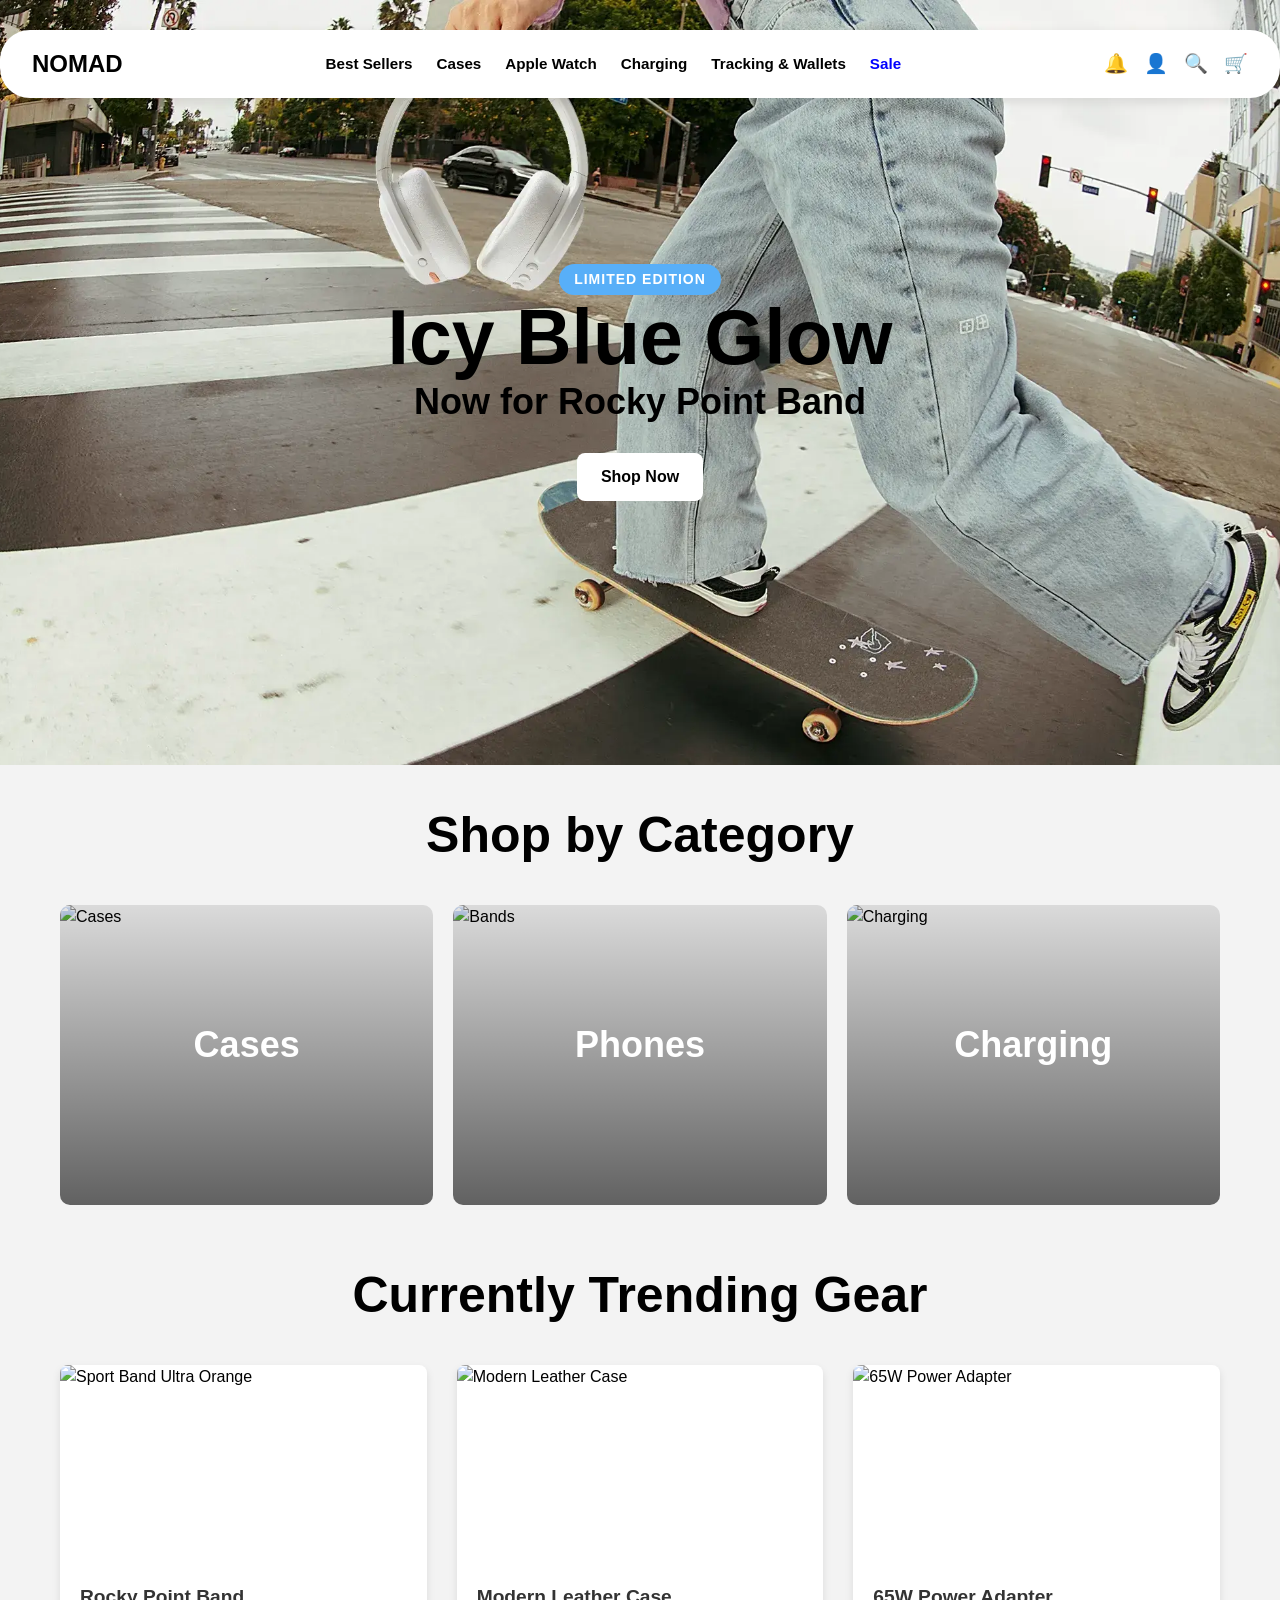
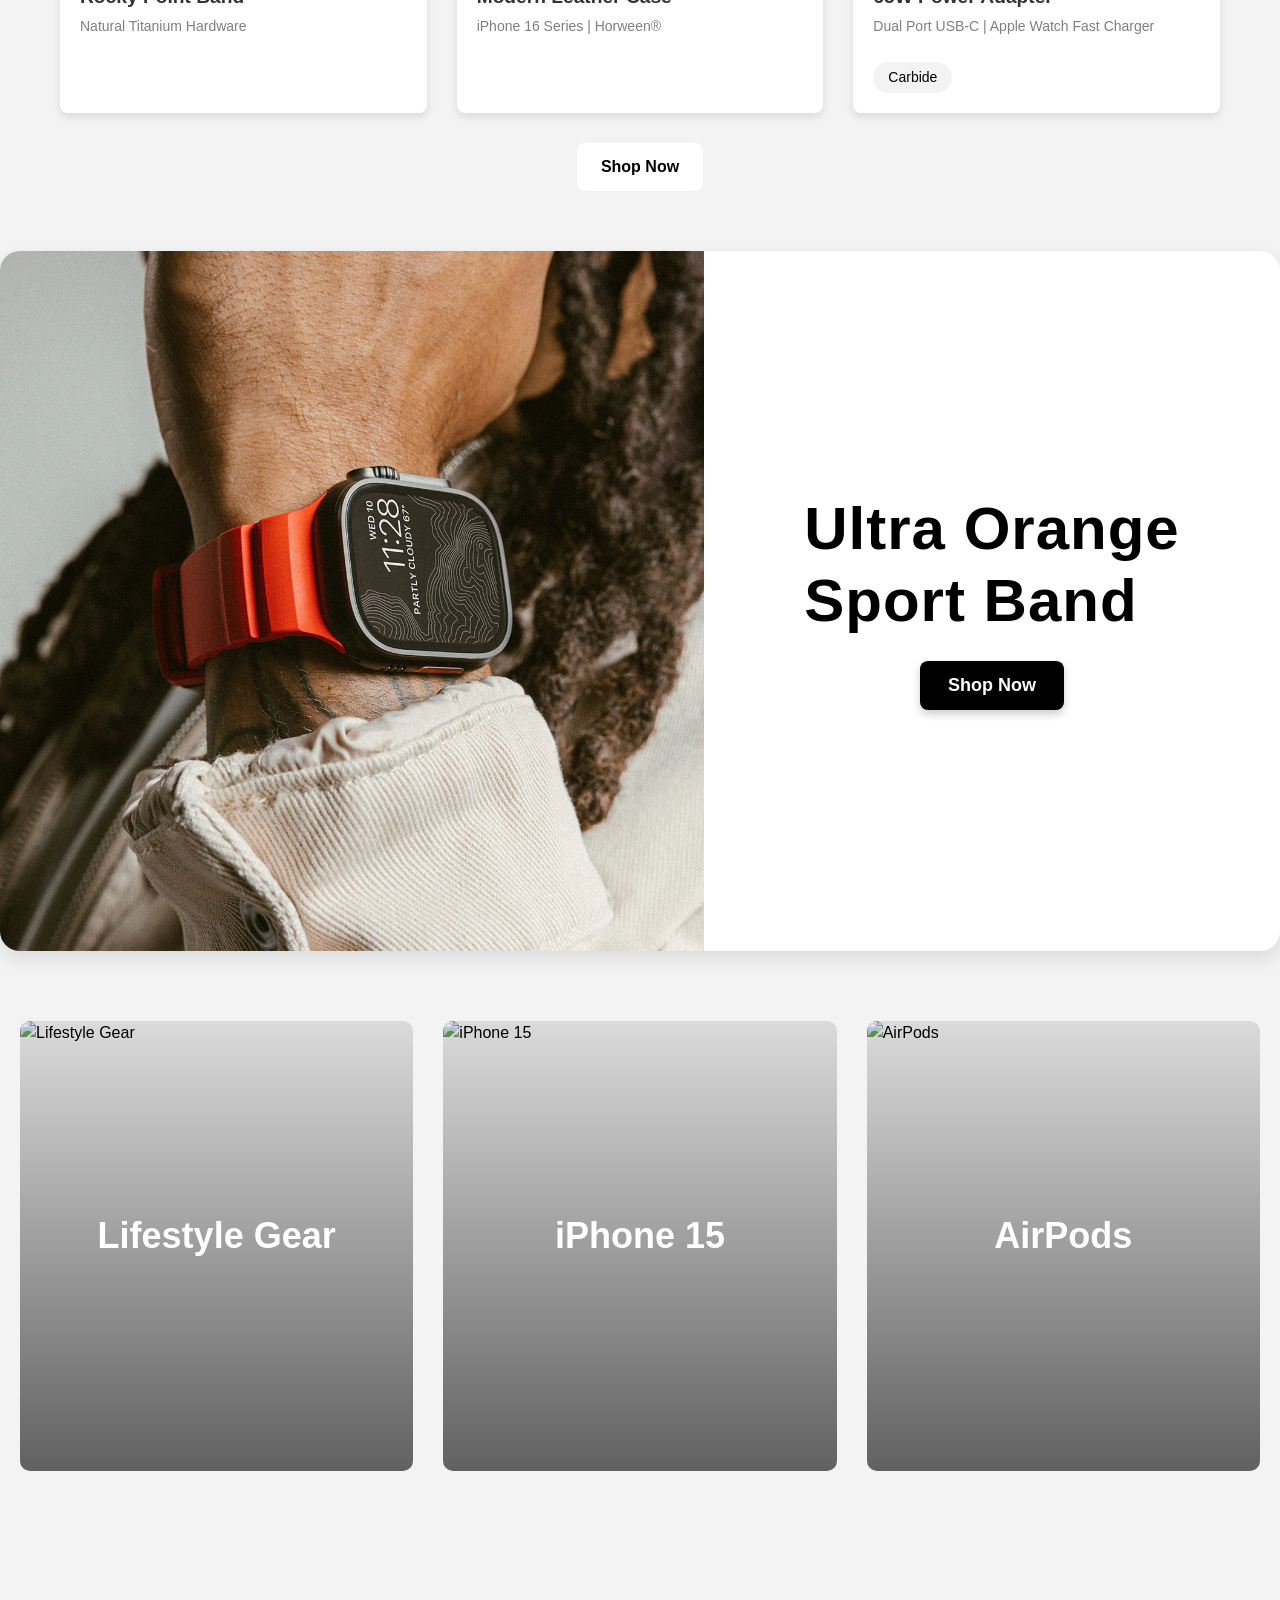
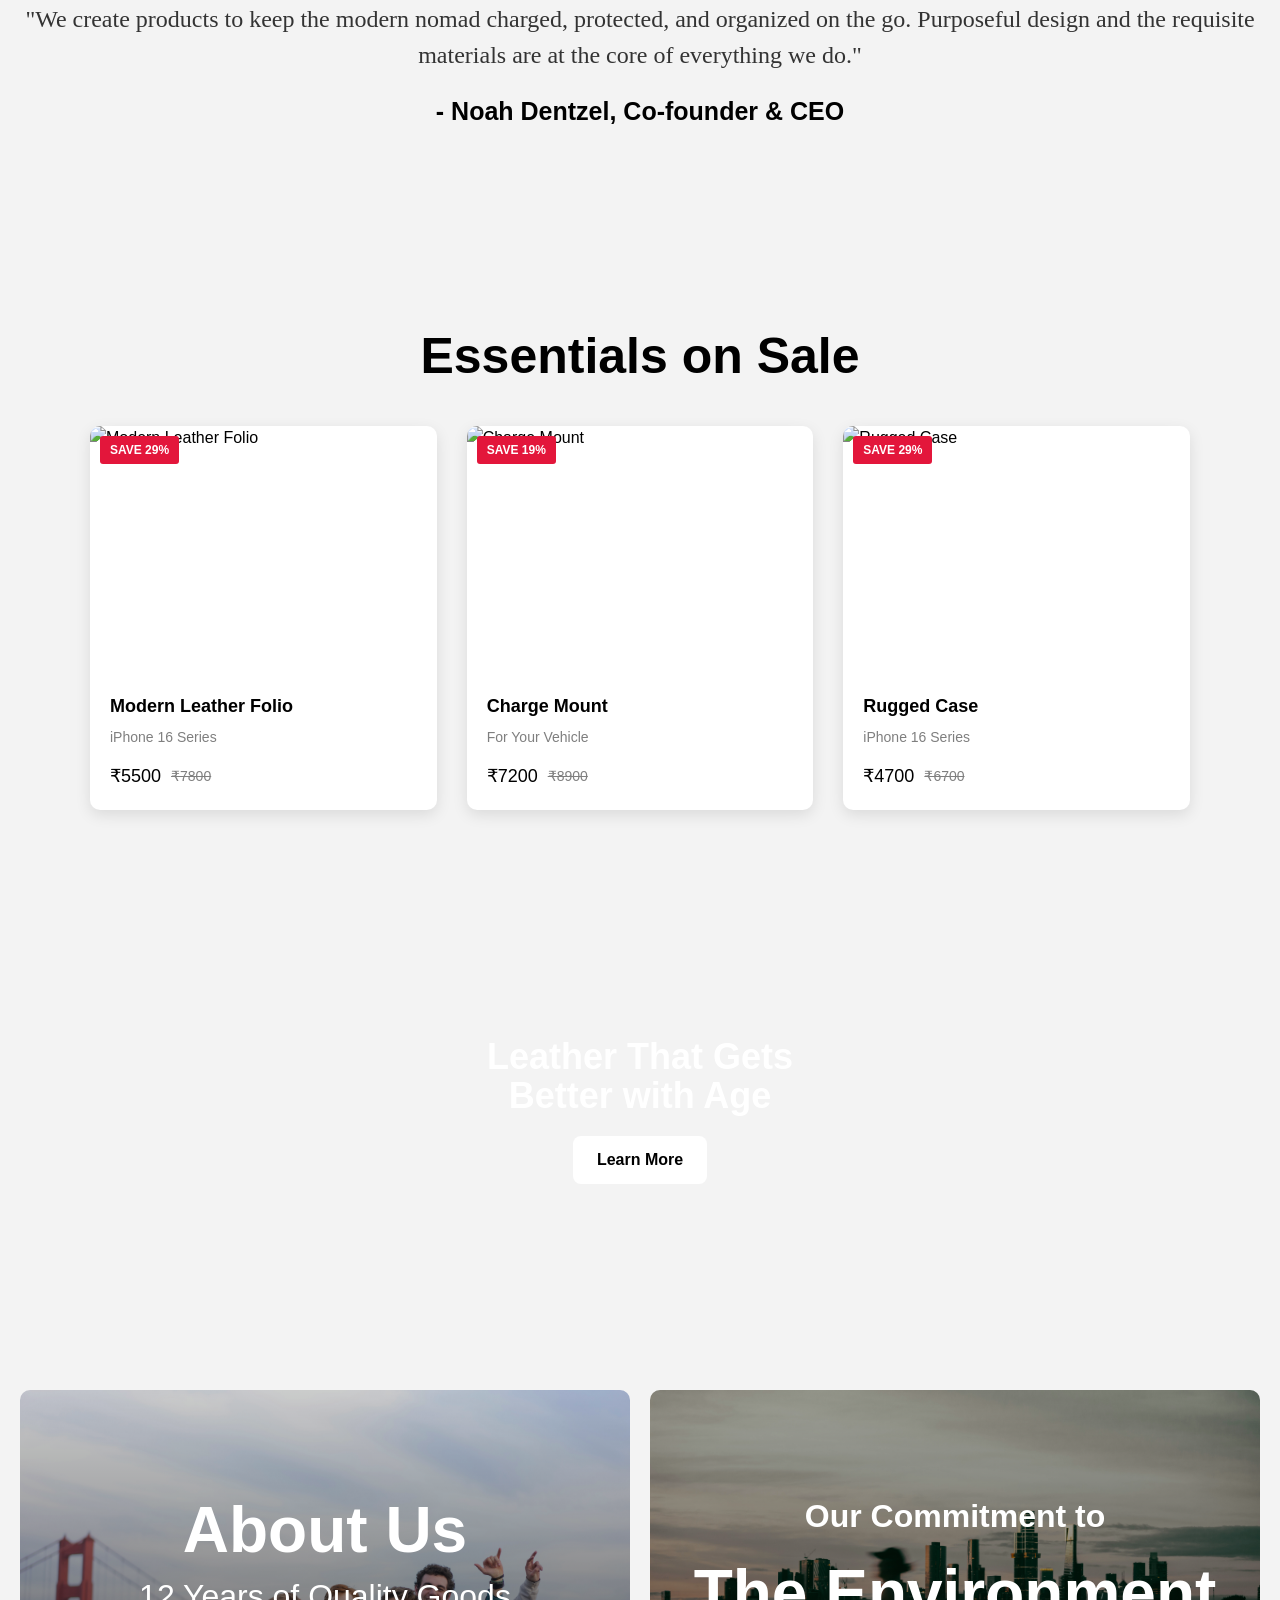
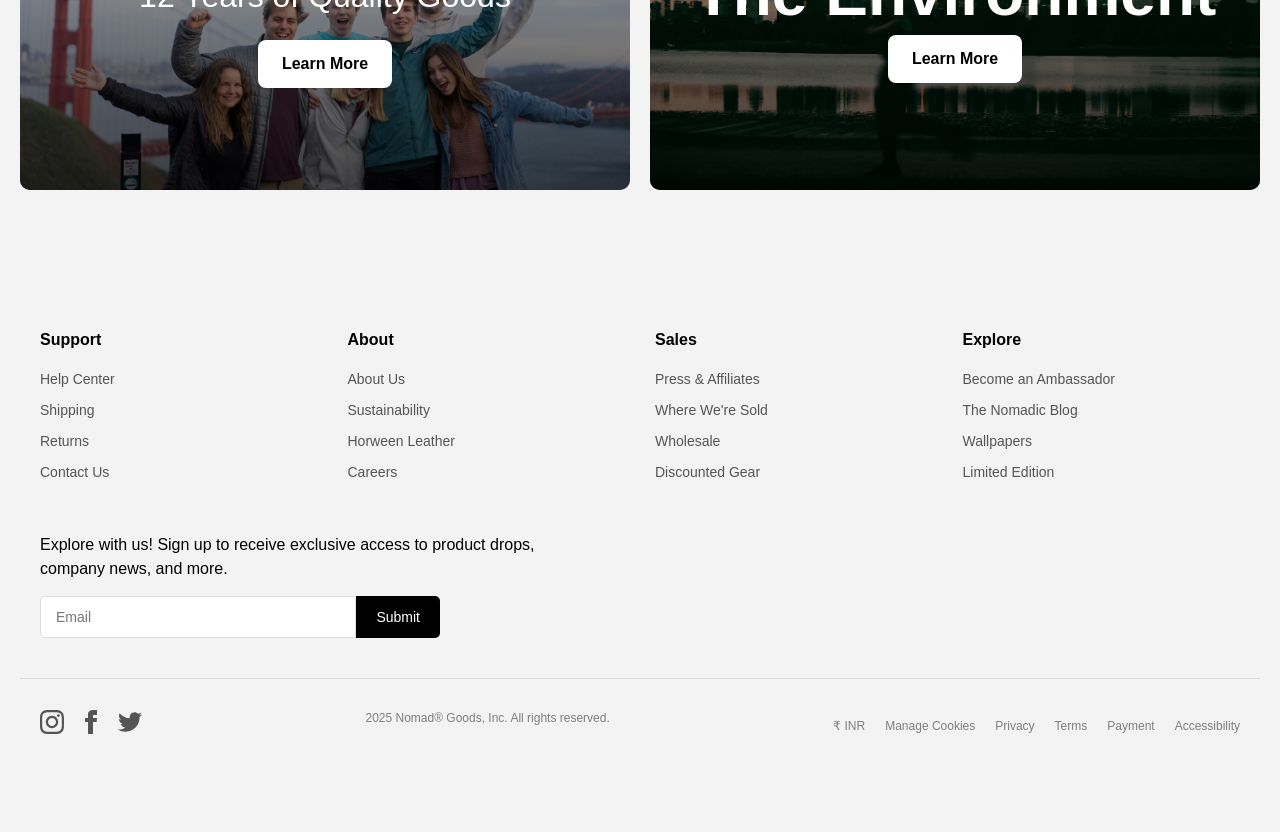
==== commit e13e0a25: "feat: changed image in ultra orange banner" ====
--- a/index.html
+++ b/index.html
@@ -7,7 +7,6 @@
     <link rel="stylesheet" href="style.css">
     <!-- Google Fonts placeholder - would need to be replaced with actual font imports -->
     <link href="https://fonts.googleapis.com/css2?family=Roboto:wght@300;400;500;700&display=swap" rel="stylesheet">
-    <script src="https://cdn.jsdelivr.net/npm/chart.js" defer></script>
 </head>
 <body>
     <!-- Cookie Banner - Hidden as per requirements -->
@@ -55,19 +54,19 @@
             <h2 class="section-title">Shop by Category</h2>
             <div class="category-grid">
                 <a href="#" class="category-card">
-                    <img src="https://cdn.shopify.com/s/files/1/0239/0512/1472/files/category-cases.jpg" alt="Cases" class="category-image">
+                    <img src="https://imgs.search.brave.com/ov9PBjnkIsq-RH9JcQtdy2VLMEGFYQFSuDiYuJ6FUnQ/rs:fit:860:0:0:0/g:ce/aHR0cHM6Ly9tZWRp/YS5pc3RvY2twaG90/by5jb20vaWQvOTAz/MzA1NTg2L3Bob3Rv/L3doaXRlLW1vYmls/ZS1jb3Zlci1vbi1w/aW5rLWJhY2tkcm9w/cy1ibGFuay1waG9u/ZS1jYXNlLWZvci1w/cmludGluZy5qcGc_/cz02MTJ4NjEyJnc9/MCZrPTIwJmM9RWZV/VTg1QnNUdGFoSFZN/NGlGRnIwWVM5NUJV/NEdBVk5vQnpYS20x/Q3BlZz0" alt="Cases" class="category-image">
                     <div class="category-overlay">
                         <h3 class="category-title">Cases</h3>
                     </div>
                 </a>
                 <a href="#" class="category-card">
-                    <img src="https://cdn.shopify.com/s/files/1/0239/0512/1472/files/category-bands.jpg" alt="Bands" class="category-image">
+                    <img src="https://imgs.search.brave.com/XZHaR6v-2QXM6tCwYVRjfrXuFacjxCX6YtvmQqL4DUo/rs:fit:860:0:0:0/g:ce/aHR0cHM6Ly9tZWRp/YS5pc3RvY2twaG90/by5jb20vaWQvMTE3/NzUyODgyMy9waG90/by9hcHBsZS1jb21w/dXRlcnMtaXBob25l/LTExLTExLXByby1h/bmQtcHJvLW1heC1n/b2VzLW9uLXNhbGUu/anBnP3M9NjEyeDYx/MiZ3PTAmaz0yMCZj/PUs4SmU3MkF6ZlJM/OXYwUFlQVXBYWFY0/ekxMRTAwRFNnN1Rv/c0djVVZocU09" alt="Bands" class="category-image">
                     <div class="category-overlay">
-                        <h3 class="category-title">Bands</h3>
+                        <h3 class="category-title">Phones</h3>
                     </div>
                 </a>
                 <a href="#" class="category-card">
-                    <img src="https://cdn.shopify.com/s/files/1/0239/0512/1472/files/category-charging.jpg" alt="Charging" class="category-image">
+                    <img src="https://imgs.search.brave.com/avSCWxOXQQ5kaO_e51ip2TQClF7EVmpTKdk7Hxklh1s/rs:fit:860:0:0:0/g:ce/aHR0cHM6Ly90My5m/dGNkbi5uZXQvanBn/LzA1LzA3Lzc5LzAy/LzM2MF9GXzUwNzc5/MDIwMV9yaFdqbHp2/ZlFCbVRUc3hoRllY/UktRd0VqcTNLZURL/ay5qcGc" alt="Charging" class="category-image">
                     <div class="category-overlay">
                         <h3 class="category-title">Charging</h3>
                     </div>
@@ -77,26 +76,27 @@
     </section>
 
     <!-- Trending Products Section -->
+
     <section class="section trending">
         <div class="container">
             <h2 class="section-title">Currently Trending Gear</h2>
             <div class="product-grid">
                 <div class="product-card">
-                    <img src="https://cdn.shopify.com/s/files/1/0239/0512/1472/products/Sport_Band_Ultra_Orange_Front_View.jpg" alt="Sport Band Ultra Orange" class="product-image">
+                    <img src="https://imgs.search.brave.com/u4UcgEK3oP2I5Zrhn868fa2a-zlunEukEEXpn8zy8vE/rs:fit:860:0:0:0/g:ce/aHR0cHM6Ly9wcmV2/aWV3LnJlZGQuaXQv/bm9tYWQtcm9ja3kt/cG9pbnQtYmFuZC12/MC1oaDAzam5jeWRl/bmQxLmpwZz93aWR0/aD02NDAmY3JvcD1z/bWFydCZhdXRvPXdl/YnAmcz0zODU1N2Qx/M2JjMjYwNmJjZWRh/ZTgyNzZmMDQ2YjA0/OGY3MGEzZDI3" alt="Sport Band Ultra Orange" class="product-image">
                     <div class="product-info">
                         <h3 class="product-title">Rocky Point Band</h3>
                         <p class="product-subtitle">Natural Titanium Hardware</p>
                     </div>
                 </div>
                 <div class="product-card">
-                    <img src="https://cdn.shopify.com/s/files/1/0239/0512/1472/products/Modern_Leather_Case_iPhone_15_Pro_Max_Rustic_Brown_Front_View.jpg" alt="Modern Leather Case" class="product-image">
+                    <img src="https://imgs.search.brave.com/1yht_GChNjhyb67TJSeULATDoxIot8SuHwGxVLw_ixo/rs:fit:860:0:0:0/g:ce/aHR0cHM6Ly9wcmV2/aWV3LnJlZGQuaXQv/ZXhwZXJpZW5jZS13/aXRoLW5vbWFkLW1v/ZGVybi1sZWF0aGVy/LWNhc2UtaXBob25l/LTE1cHJvLW1heC12/MC1pNjF3ejFjNWRv/cmMxLmpwZWc_d2lk/dGg9NjQwJmNyb3A9/c21hcnQmYXV0bz13/ZWJwJnM9Nzg2ZDZj/ZDcxYjUwMzEzMzJh/ZDFlMjMxODg4ZjVl/NGNhMzA4MjY3OA" alt="Modern Leather Case" class="product-image">
                     <div class="product-info">
                         <h3 class="product-title">Modern Leather Case</h3>
                         <p class="product-subtitle">iPhone 16 Series | Horween®</p>
                     </div>
                 </div>
                 <div class="product-card">
-                    <img src="https://cdn.shopify.com/s/files/1/0239/0512/1472/products/65W_Power_Adapter_Carbide_Front_View.jpg" alt="65W Power Adapter" class="product-image">
+                    <img src="https://imgs.search.brave.com/xh6SQeVKLO-WPMFidy3FwVAx2llJLfptP6XxAa2htPc/rs:fit:860:0:0:0/g:ce/aHR0cHM6Ly93d3cu/cGhpaG9uZy5jb20v/d3AtY29udGVudC91/cGxvYWRzL0FBMTBL/LTMwMHgyMjcucG5n" alt="65W Power Adapter" class="product-image">
                     <div class="product-info">
                         <h3 class="product-title">65W Power Adapter</h3>
                         <p class="product-subtitle">Dual Port USB-C | Apple Watch Fast Charger</p>
@@ -104,41 +104,108 @@
                     </div>
                 </div>
             </div>
-        </div>
-    </section>
-
+            <div class="button-wrapper">
+                <a href="#" class="btn">Shop Now</a>
+            </div>  
+
+        </div>
+        
+
+
+       
     <!-- Ultra Orange Banner -->
-    <section class="feature-banner orange">
-        <div class="feature-content">
-            <h2 class="feature-title">Ultra Orange</h2>
-            <h3 class="feature-subtitle">Sport Band</h3>
-            <a href="#" class="btn">Shop Now</a>
-        </div>
-    </section>
-
+    <div class="feature-banner orange">
+        <div class="image-section">
+          <img src="./assets/Split_2.png" alt="Ultra Orange Sport Band" />
+
+        </div>
+        <div class="content-section">
+          <h2>Ultra Orange<br />Sport Band</h2>
+          <button>Shop Now</button>
+        </div>
+      </div>
+
+    
     <!-- Category Links Section -->
     <section class="section category-links">
         <div class="links-grid">
             <a href="#" class="link-card">
-                <img src="https://cdn.shopify.com/s/files/1/0239/0512/1472/files/lifestyle-gear.jpg" alt="Lifestyle Gear" class="link-image">
+                <img src="https://imgs.search.brave.com/lUN1aCtHErPuTuufkst-NGWX8HBQ_UDsV4Q9VrpKVto/rs:fit:860:0:0:0/g:ce/aHR0cHM6Ly9zaG90/a2l0LmNvbS93cC1j/b250ZW50L3VwbG9h/ZHMvMjAyMS8wMS9M/aWZlc3R5bGUtUGhv/dG9ncmFwaHktMS5q/cGc" alt="Lifestyle Gear" class="link-image">
                 <div class="link-overlay">
                     <h3 class="link-title">Lifestyle Gear</h3>
                 </div>
             </a>
             <a href="#" class="link-card">
-                <img src="https://cdn.shopify.com/s/files/1/0239/0512/1472/files/iphone-15.jpg" alt="iPhone 15" class="link-image">
+                <img src="https://imgs.search.brave.com/uY6kiUBZbI9tJvyM-UAw8tYup8dvATRrxXQwpKt9oRQ/rs:fit:860:0:0:0/g:ce/aHR0cHM6Ly9pbWFn/ZXMubWFjcnVtb3Jz/LmNvbS90L25MekhK/ekkwdF9jcWRyS3pr/U1dCWlBtTGtCMD0v/NDAweDAvYXJ0aWNs/ZS1uZXcvMjAyMi8w/NS9pcGhvbmUtMTUt/c2l6ZXMuanBnP2xv/c3N5" alt="iPhone 15" class="link-image">
                 <div class="link-overlay">
                     <h3 class="link-title">iPhone 15</h3>
                 </div>
             </a>
             <a href="#" class="link-card">
-                <img src="https://cdn.shopify.com/s/files/1/0239/0512/1472/files/airpods.jpg" alt="AirPods" class="link-image">
+                <img src="https://imgs.search.brave.com/0dBX-Zm-MQf_NgH7U_zcb8P4El60cUTgsPW7XaaZ8B0/rs:fit:860:0:0:0/g:ce/aHR0cHM6Ly9tZWRp/YS5pc3RvY2twaG90/by5jb20vaWQvMTI0/ODU0NDA0OS9waG90/by9haXJwb2RzLXB1/dC1vbi1hcHBsZS1t/YWNib29rLXByby5q/cGc_cz02MTJ4NjEy/Jnc9MCZrPTIwJmM9/ZjJibWxxMUVqaVlN/bWtqS0N1Y1VTdnF6/MlA4V1N1MDlDSF9N/X2xaV0pjOD0" alt="AirPods" class="link-image">
                 <div class="link-overlay">
                     <h3 class="link-title">AirPods</h3>
                 </div>
             </a>
         </div>
     </section>
+
+ <!-- Quote Section -->
+<section class="quote">
+    <div class="container">
+      <p class="quote-text">
+        "We create products to keep the modern nomad charged, protected, and organized on the go. Purposeful design and the requisite materials are at the core of everything we do."
+      </p>
+      <p class="quote-author">
+        - Noah Dentzel, Co-founder & CEO
+      </p>
+    </div>
+  </section>
+  
+  <!-- Sale Products Section -->
+  <section class="section sale-section">
+    <div class="container">
+        <h2 class="section-title">Essentials on Sale</h2>
+        <div class="sale-grid">
+            <div class="sale-card">
+                <span class="sale-tag">SAVE 29%</span>
+                <img src="https://imgs.search.brave.com/b4u9F2ZvnCsLWrv9EXyAfcT6ySQe_WWsx98iwJWwL4U/rs:fit:860:0:0:0/g:ce/aHR0cHM6Ly9pLnJl/ZGQuaXQvaTYxd3ox/YzVkb3JjMS5qcGVn" alt="Modern Leather Folio" class="sale-image">
+                <div class="sale-info">
+                    <h3 class="sale-title">Modern Leather Folio</h3>
+                    <p class="sale-subtitle">iPhone 16 Series</p>
+                    <div class="sale-price">
+                        <span class="sale-current">₹5500</span>
+                        <span class="sale-original">₹7800</span>
+                    </div>
+                </div>
+            </div>
+            <div class="sale-card">
+                <span class="sale-tag">SAVE 19%</span>
+                <img src="https://imgs.search.brave.com/Fzrz2VI0PIUPhoJplbsYmF0GxJY0ODfPINhQLfVopdo/rs:fit:860:0:0:0/g:ce/aHR0cHM6Ly93d3cu/bW9iYXJtb3IuY29t/L2Nkbi9zaG9wL2Zp/bGVzL21hZy1mbGV4/LXdjLWtpdC0wMy1X/RUIuanBnP3Y9MTcz/NzQwMjQxNyZ3aWR0/aD0yMDAw" alt="Charge Mount" class="sale-image">
+                <div class="sale-info">
+                    <h3 class="sale-title">Charge Mount</h3>
+                    <p class="sale-subtitle">For Your Vehicle</p>
+                    <div class="sale-price">
+                        <span class="sale-current">₹7200</span>
+                        <span class="sale-original">₹8900</span>
+                    </div>
+                </div>
+            </div>
+            <div class="sale-card">
+                <span class="sale-tag">SAVE 29%</span>
+                <img src="https://imgs.search.brave.com/iOL5EOLcVc5CX-e5Rc-_imcHONfTldt_rri61izbXWE/rs:fit:860:0:0:0/g:ce/aHR0cHM6Ly9jZG4u/c2hvcGlmeS5jb20v/cy9maWxlcy8xLzAw/NzMvMTI4Ni83Mzg3/L3QvNi9hc3NldHMv/aXBob25lMTQtNjdw/cm8xbWFpbi0xNjYx/Nzg5NTAzMDUwLnBu/Zz92PTE2NjE3ODk1/MDY" alt="Rugged Case" class="sale-image">
+                <div class="sale-info">
+                    <h3 class="sale-title">Rugged Case</h3>
+                    <p class="sale-subtitle">iPhone 16 Series</p>
+                    <div class="sale-price">
+                        <span class="sale-current">₹4700</span>
+                        <span class="sale-original">₹6700</span>
+                    </div>
+                </div>
+            </div>
+        </div>           
+    </div>
+</section>
 
     <!-- Leather Banner -->
     <section class="feature-banner leather">
@@ -147,68 +214,13 @@
             <a href="#" class="btn">Learn More</a>
         </div>
     </section>
-
-    <!-- Sale Products Section -->
-    <section class="section sale-section">
-        <div class="container">
-            <h2 class="section-title">Essentials on Sale</h2>
-            <div class="sale-grid">
-                <div class="sale-card">
-                    <span class="sale-tag">SAVE 29%</span>
-                    <img src="https://cdn.shopify.com/s/files/1/0239/0512/1472/products/Modern_Leather_Folio_iPhone_15_Pro_Max_Rustic_Brown_Front_View.jpg" alt="Modern Leather Folio" class="sale-image">
-                    <div class="sale-info">
-                        <h3 class="sale-title">Modern Leather Folio</h3>
-                        <p class="sale-subtitle">iPhone 16 Series</p>
-                        <div class="sale-price">
-                            <span class="sale-current">₹5500</span>
-                            <span class="sale-original">₹7800</span>
-                        </div>
-                    </div>
-                </div>
-                <div class="sale-card">
-                    <span class="sale-tag">SAVE 19%</span>
-                    <img src="https://cdn.shopify.com/s/files/1/0239/0512/1472/products/Charge_Mount_Carbide_Front_View.jpg" alt="Charge Mount" class="sale-image">
-                    <div class="sale-info">
-                        <h3 class="sale-title">Charge Mount</h3>
-                        <p class="sale-subtitle">For Your Vehicle</p>
-                        <div class="sale-price">
-                            <span class="sale-current">₹7200</span>
-                            <span class="sale-original">₹8900</span>
-                        </div>
-                    </div>
-                </div>
-                <div class="sale-card">
-                    <span class="sale-tag">SAVE 29%</span>
-                    <img src="https://cdn.shopify.com/s/files/1/0239/0512/1472/products/Rugged_Case_iPhone_15_Pro_Max_Navy_Front_View.jpg" alt="Rugged Case" class="sale-image">
-                    <div class="sale-info">
-                        <h3 class="sale-title">Rugged Case</h3>
-                        <p class="sale-subtitle">iPhone 16 Series</p>
-                        <div class="sale-price">
-                            <span class="sale-current">₹4700</span>
-                            <span class="sale-original">₹6700</span>
-                        </div>
-                    </div>
-                </div>
-            </div>
-            <div class="text-center" style="margin-top: 30px;">
-                <a href="#" class="btn">Shop Sale</a>
-            </div>
-        </div>
-    </section>
-
-    <!-- Quote Section -->
-    <section class="quote">
-        <div class="container">
-            <p class="quote-text">"We create products to keep the modern nomad charged, protected, and organized on the go. Quality is at the core of everything we do."</p>
-            <p class="quote-author">- Noah Dentzel, Co-founder & CEO</p>
-        </div>
-    </section>
-
-    <!-- About Section -->
-    <section class="section about-section">
+    
+
+     <!-- About Section -->
+     <section class="section about-section">
         <div class="about-grid">
             <div class="about-card">
-                <img src="https://cdn.shopify.com/s/files/1/0239/0512/1472/files/about-us.jpg" alt="About Us" class="about-image">
+                <img src="/assets/about us-1.jpg" alt="About Us" class="about-image">
                 <div class="about-overlay">
                     <h2 class="about-title">About Us</h2>
                     <p class="about-subtitle">12 Years of Quality Goods</p>
@@ -216,16 +228,15 @@
                 </div>
             </div>
             <div class="about-card">
-                <img src="https://cdn.shopify.com/s/files/1/0239/0512/1472/files/sustainability.jpg" alt="Sustainability" class="about-image">
+                <img src="/assets/about-2.jpg" alt="Sustainability" class="about-image">
                 <div class="about-overlay">
-                    <h2 class="about-title">Our Commitment to</h2>
+                    <h2 class="about-subtitle">Our Commitment to</h2>
                     <h2 class="about-title">The Environment</h2>
                     <a href="#" class="btn">Learn More</a>
                 </div>
             </div>
         </div>
     </section>
-
     <!-- Footer -->
     <footer class="footer">
         <div class="footer-grid">
@@ -295,6 +306,8 @@
                 <a href="#" class="footer-bottom-link">Accessibility</a>
             </div>
         </div>
-    </footer>
+    </footer>   
+
+    <script src="script.js"></script>
 </body>
 </html>
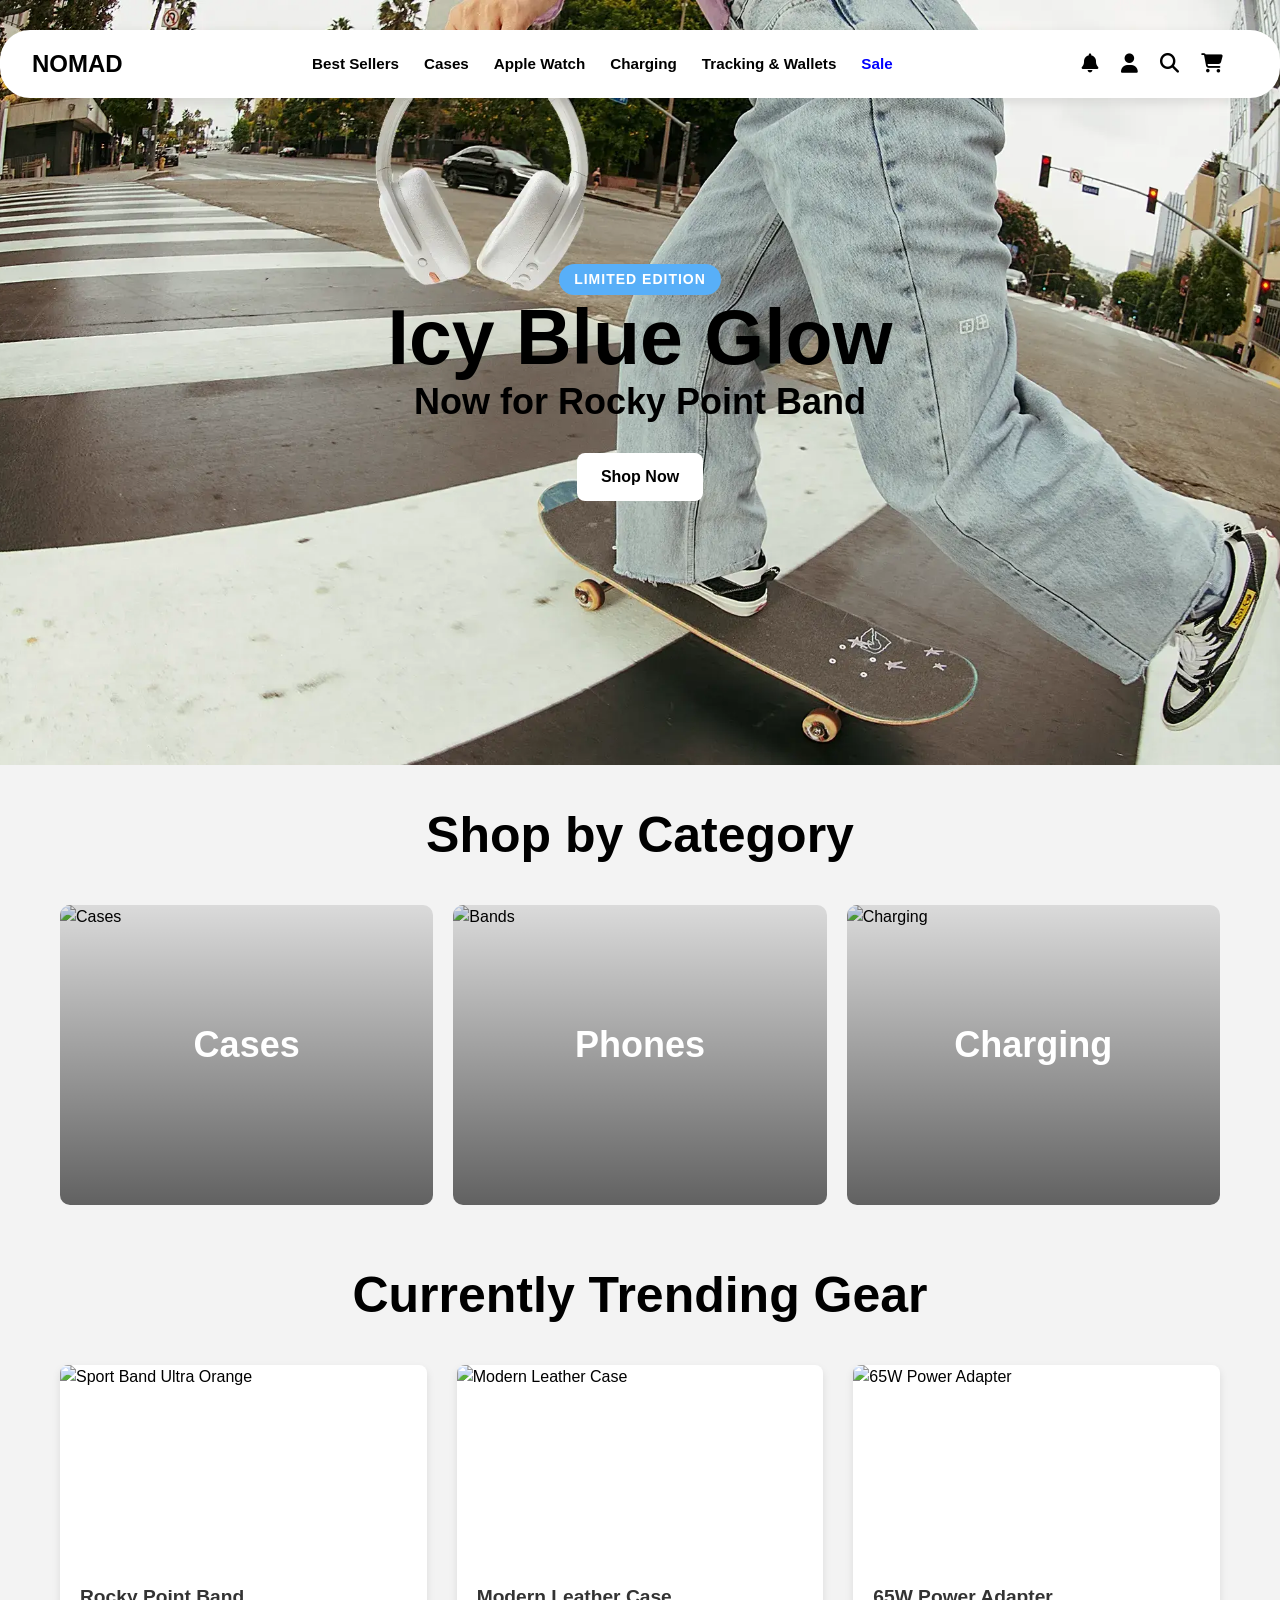
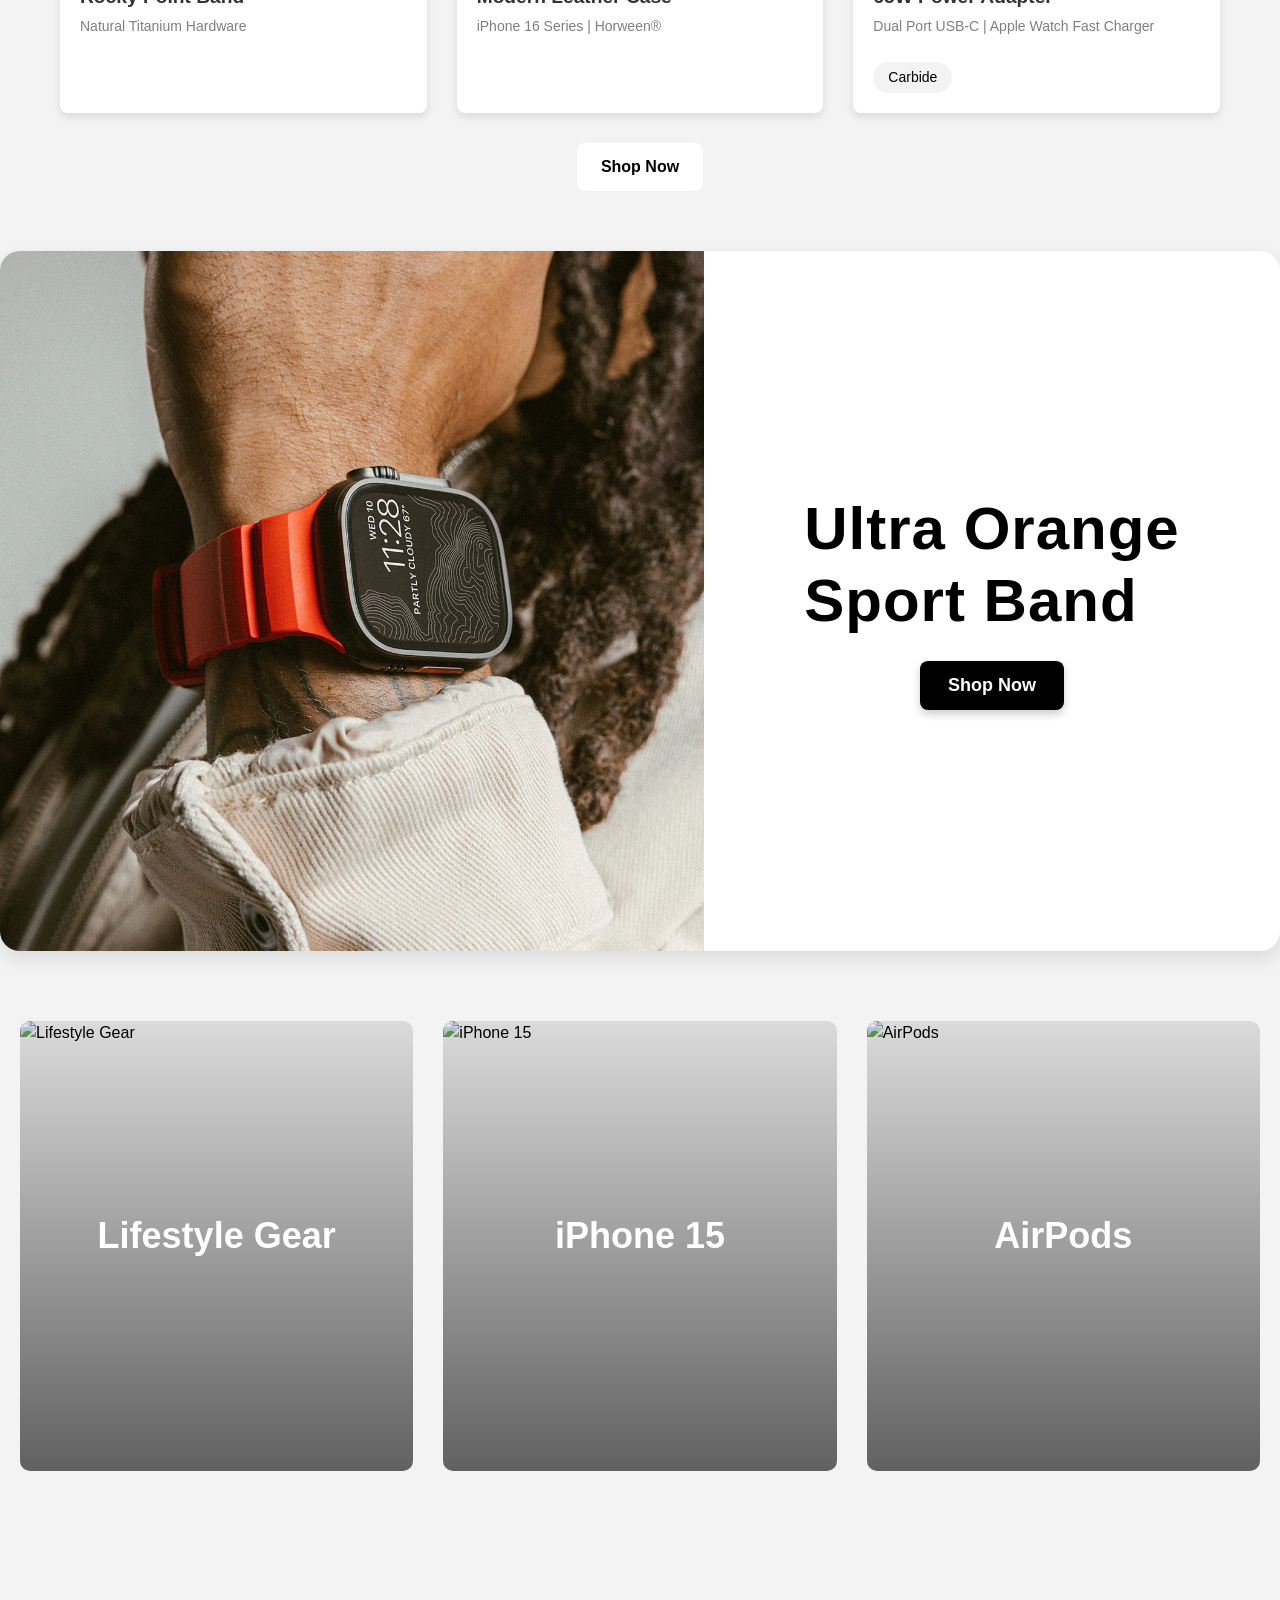
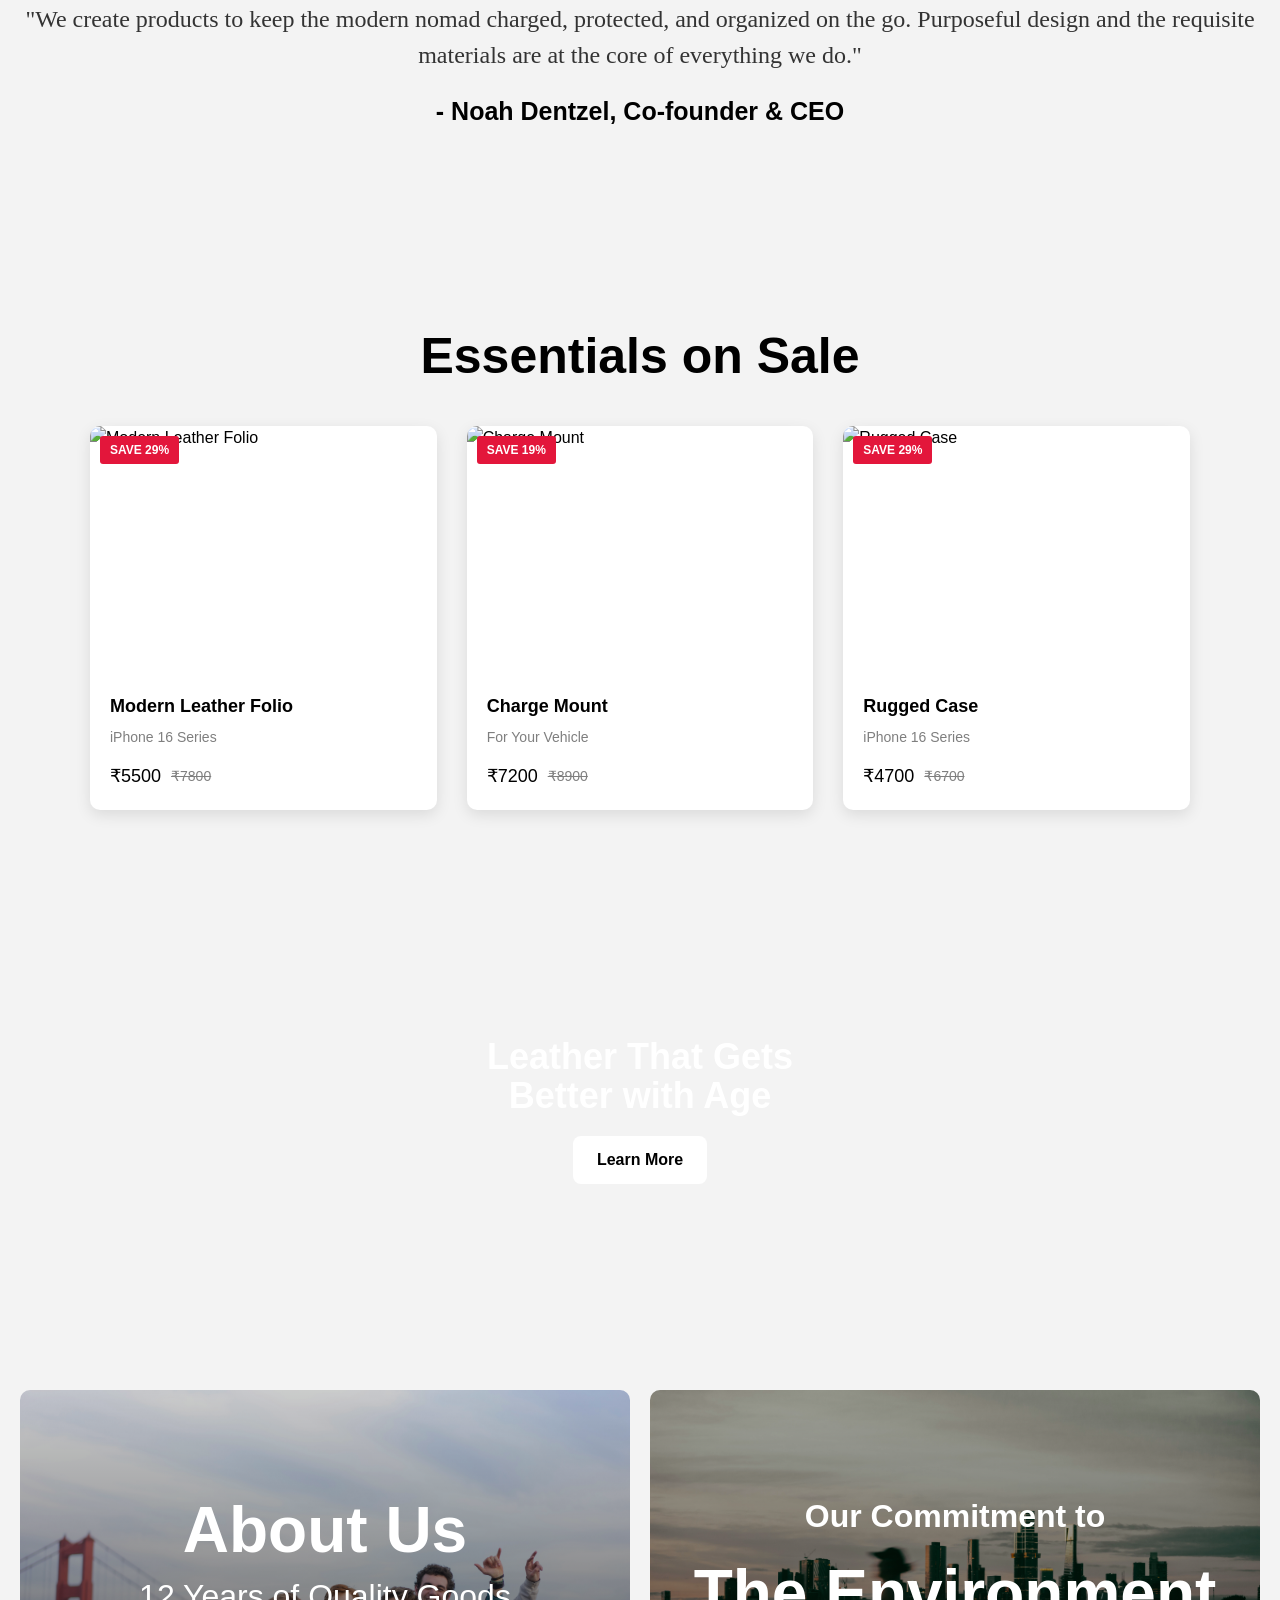
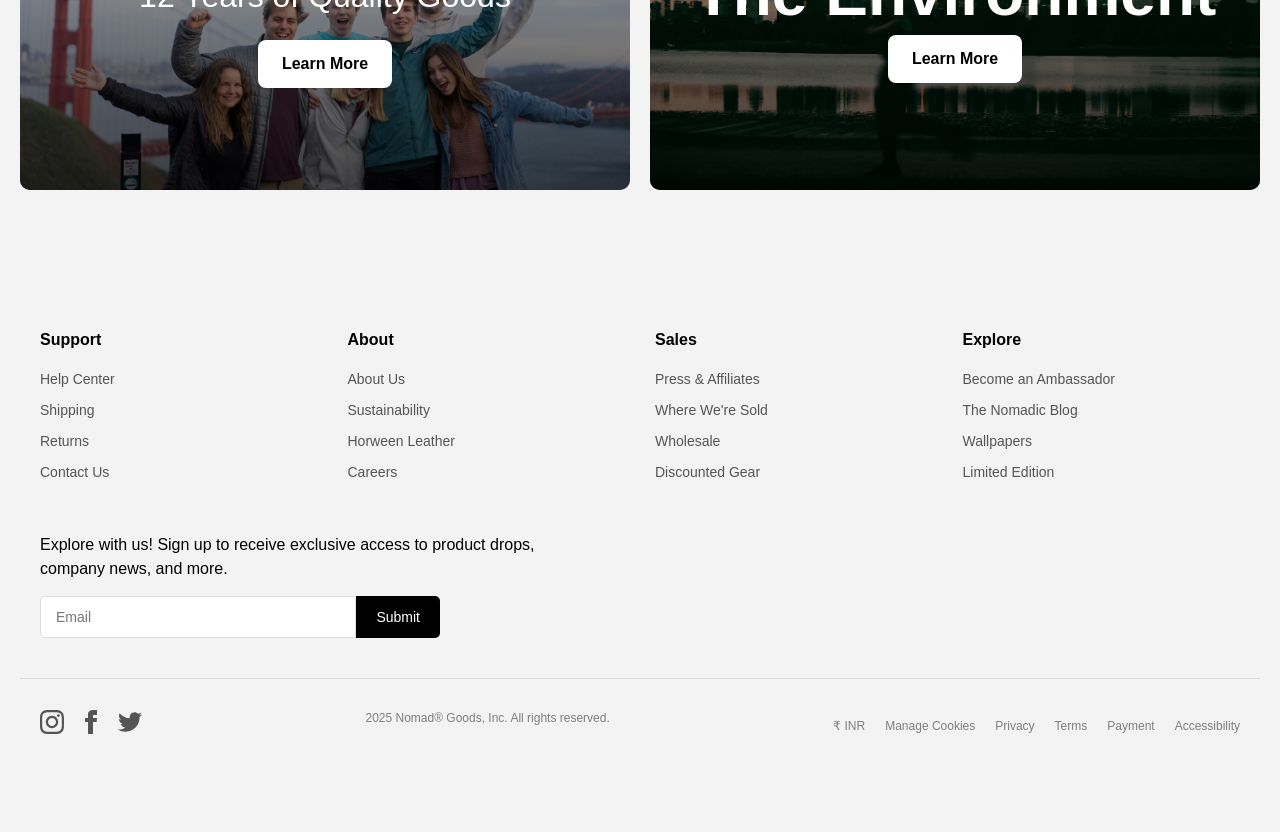
==== commit 2e7afc71: "feat: updated icons of navbar" ====
--- a/index.html
+++ b/index.html
@@ -5,6 +5,7 @@
     <meta name="viewport" content="width=device-width, initial-scale=1.0">
     <title>Cases & Accessories Official | NOMAD® Store</title>
     <link rel="stylesheet" href="style.css">
+    <link rel="stylesheet" href="https://cdnjs.cloudflare.com/ajax/libs/font-awesome/6.5.0/css/all.min.css"></rel>
     <!-- Google Fonts placeholder - would need to be replaced with actual font imports -->
     <link href="https://fonts.googleapis.com/css2?family=Roboto:wght@300;400;500;700&display=swap" rel="stylesheet">
 </head>
@@ -30,11 +31,11 @@
             <a href="#" class="sale">Sale</a>
           </div>
           <div class="nav-right">
-            <span>🔔</span>
-            <span>👤</span>
-            <span>🔍</span>
-            <span>🛒</span>
-          </div>
+            <span><i class="fas fa-bell"></i></span>       <!-- Notification -->
+            <span><i class="fas fa-user"></i></span>       <!-- User -->
+            <span><i class="fas fa-search"></i></span>     <!-- Search -->
+            <span><i class="fas fa-shopping-cart"></i></span> <!-- Cart -->
+          </div>          
         </nav>
       </header>
 
@@ -109,9 +110,6 @@
             </div>  
 
         </div>
-        
-
-
        
     <!-- Ultra Orange Banner -->
     <div class="feature-banner orange">
--- a/style.css
+++ b/style.css
@@ -122,7 +122,7 @@
   
   .nav-center {
     display: flex;
-    gap: 1.5rem;
+    gap: 25px;
     flex-wrap: wrap;
     justify-content: center;
   }
@@ -139,8 +139,9 @@
   }
   
   .nav-right {
-    display: flex;
-    gap: 1rem;
+    margin-right: 25px;
+    display: flex;
+    gap: 22px;
     font-size: 1.2rem;
   }
   
